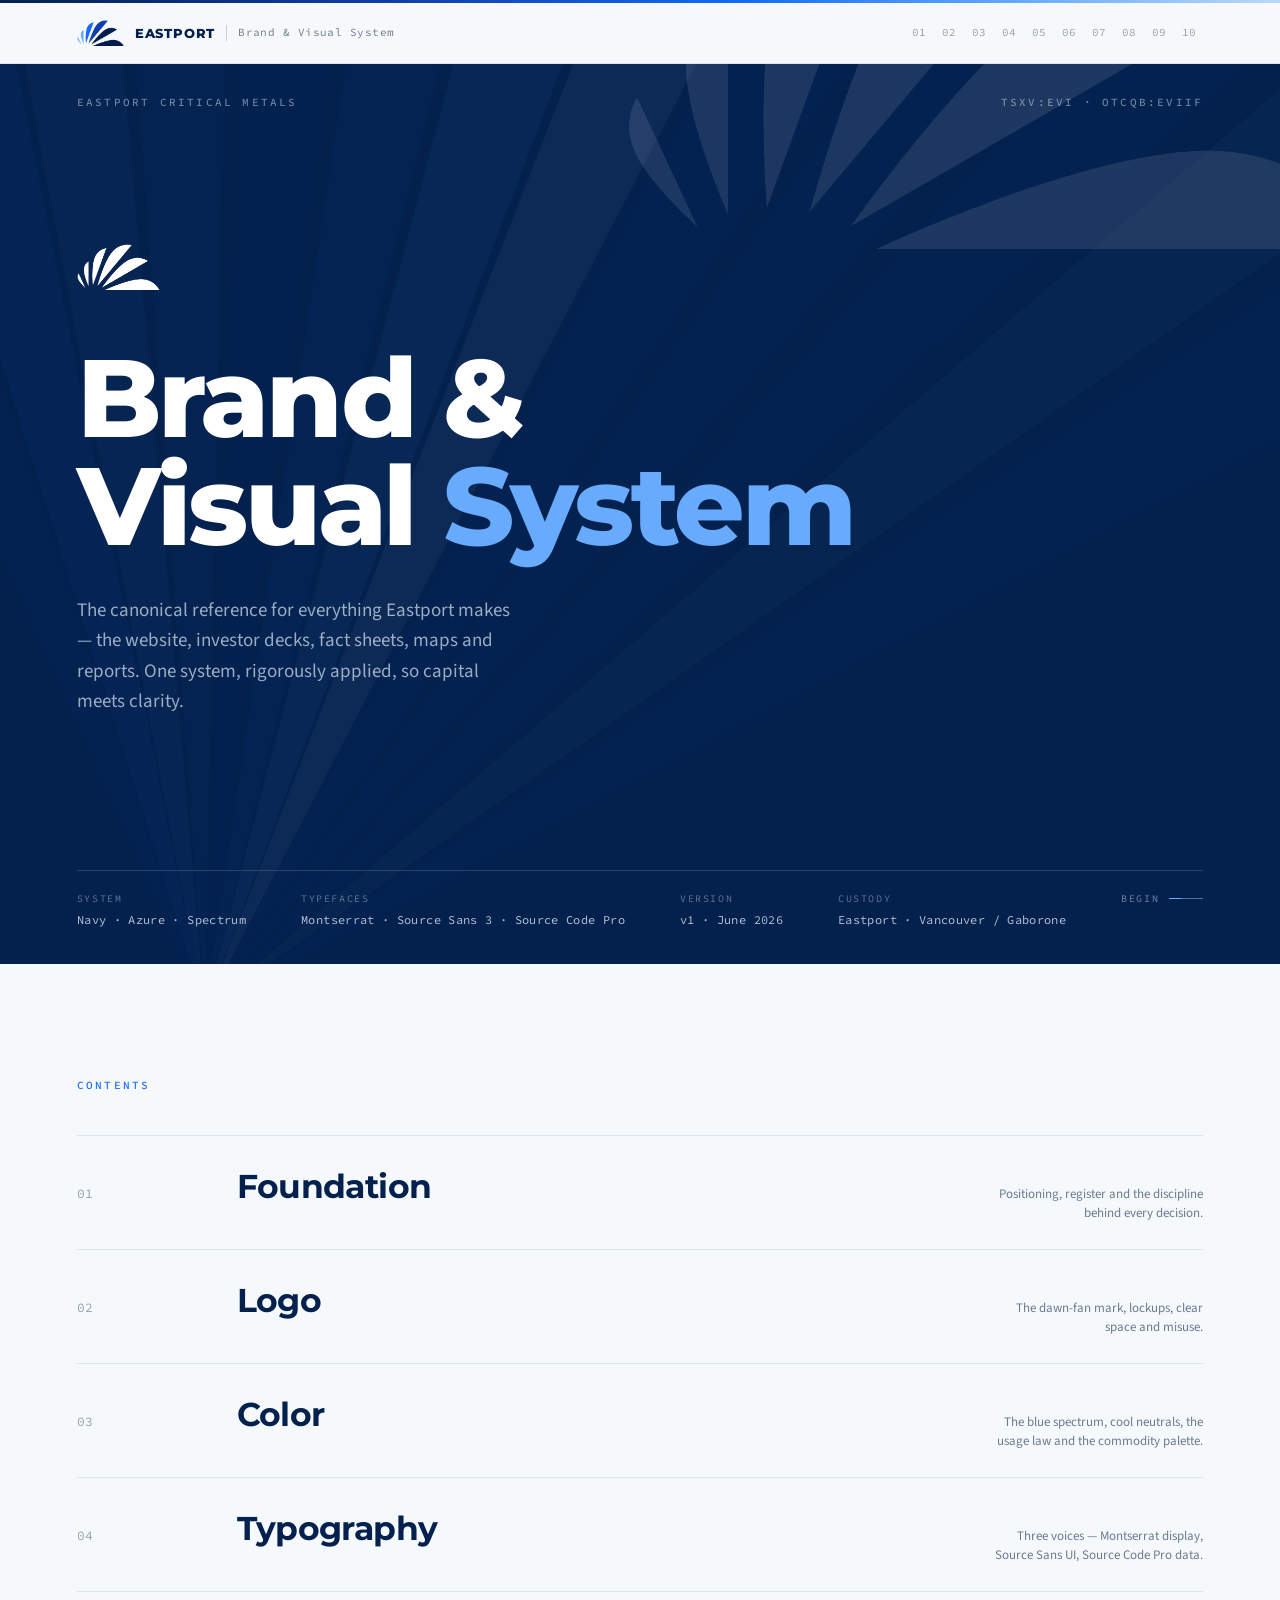
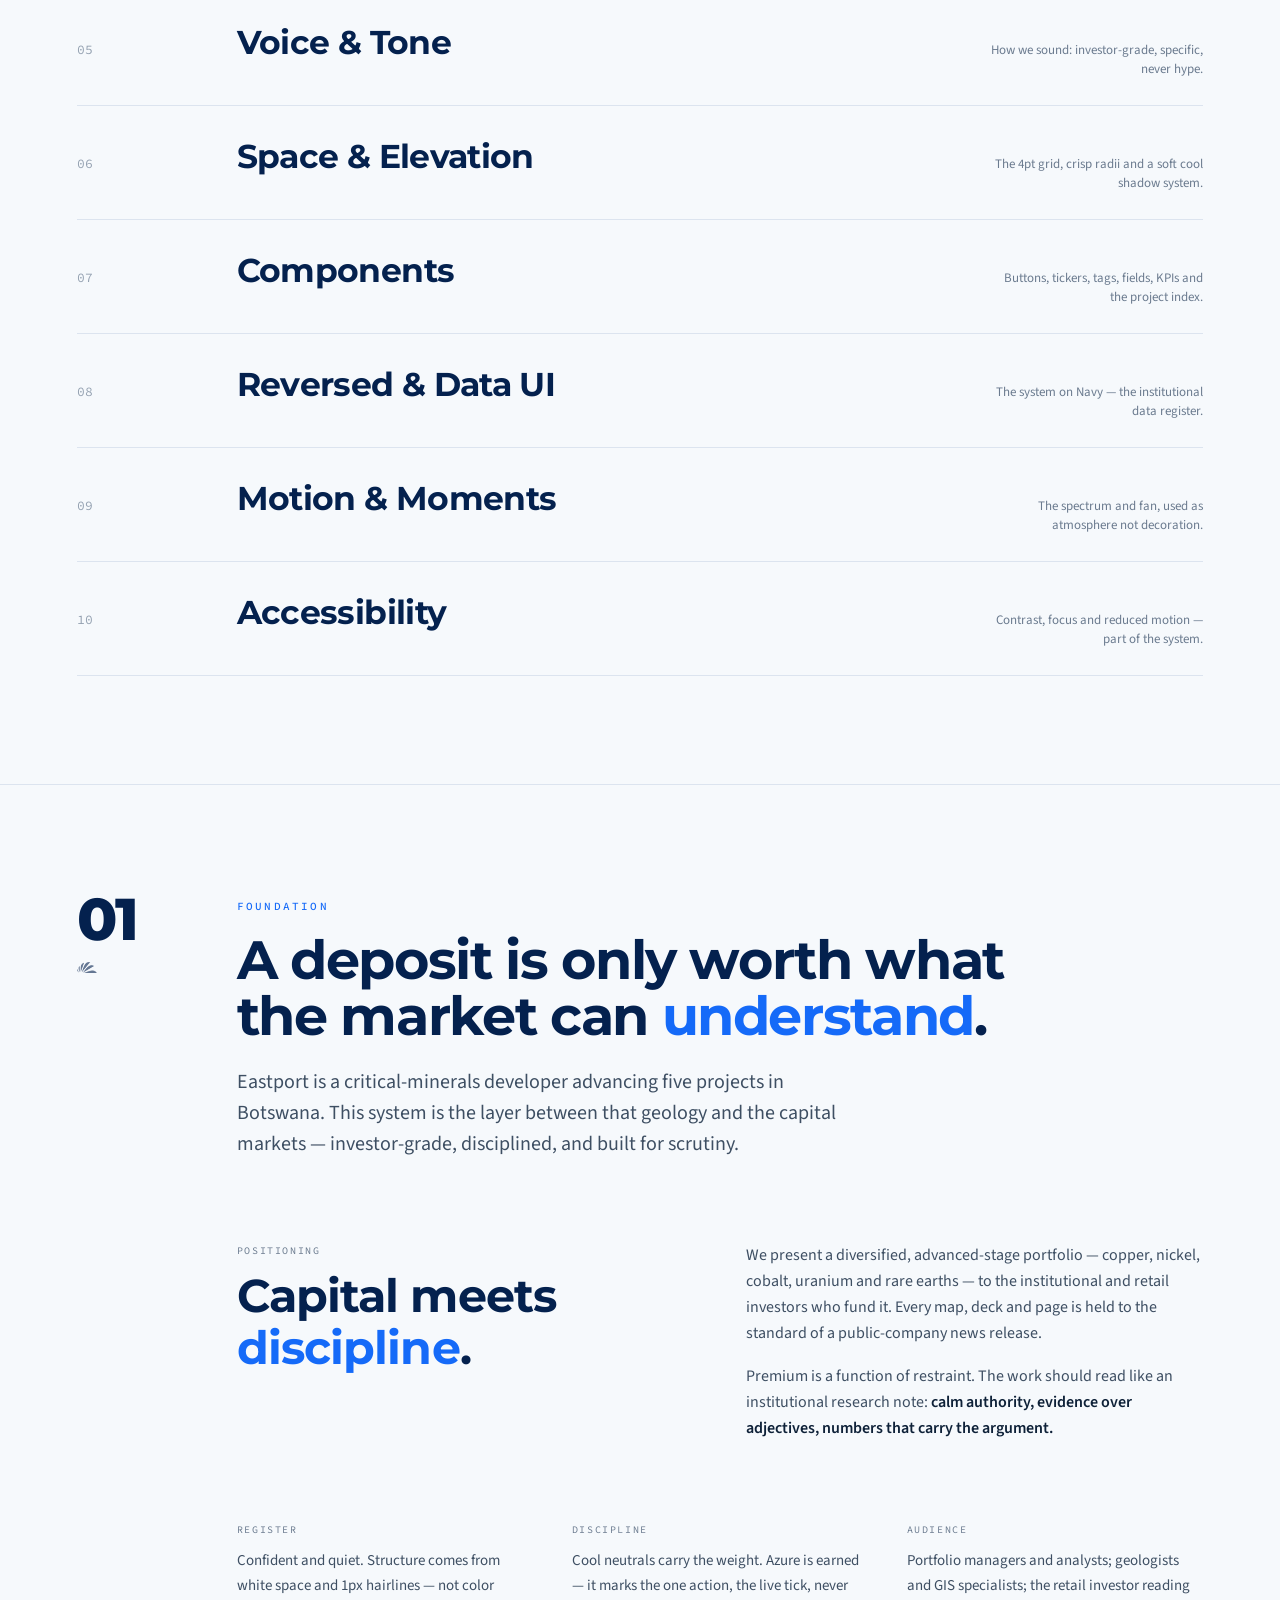
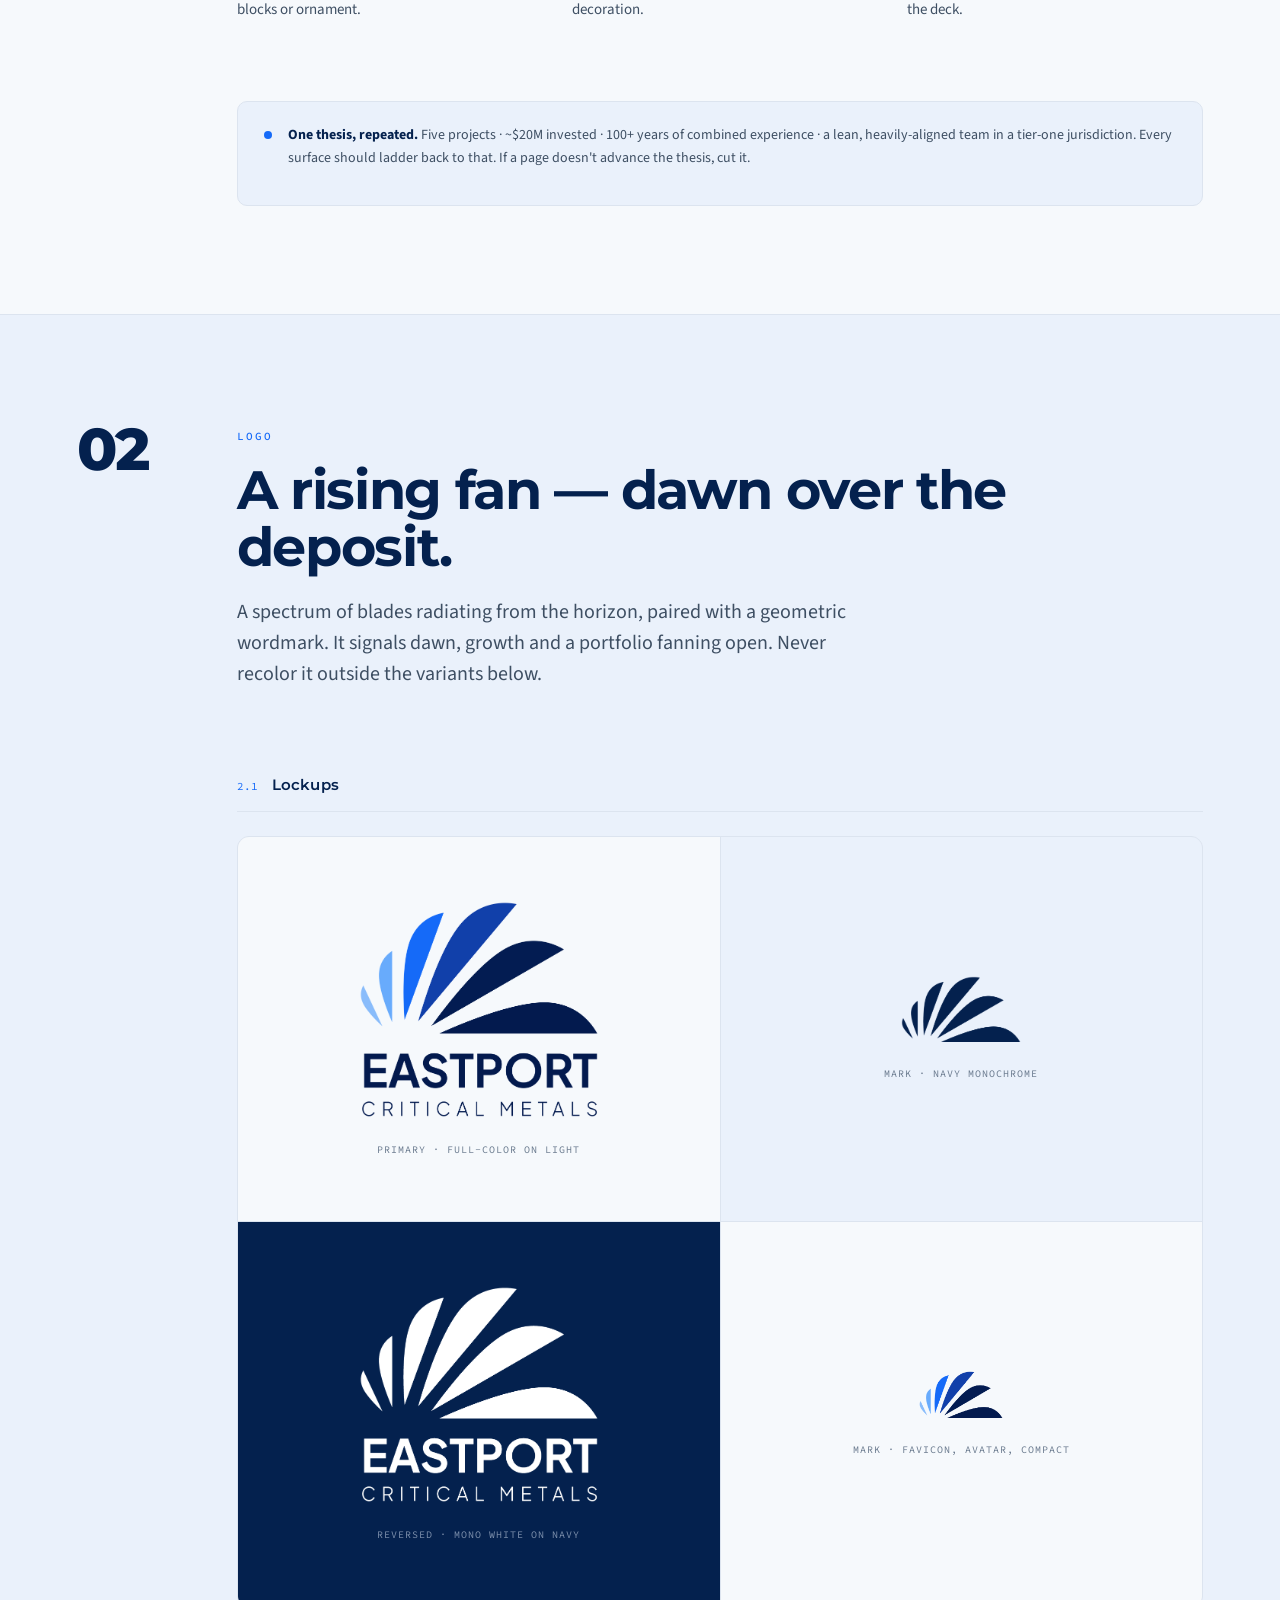
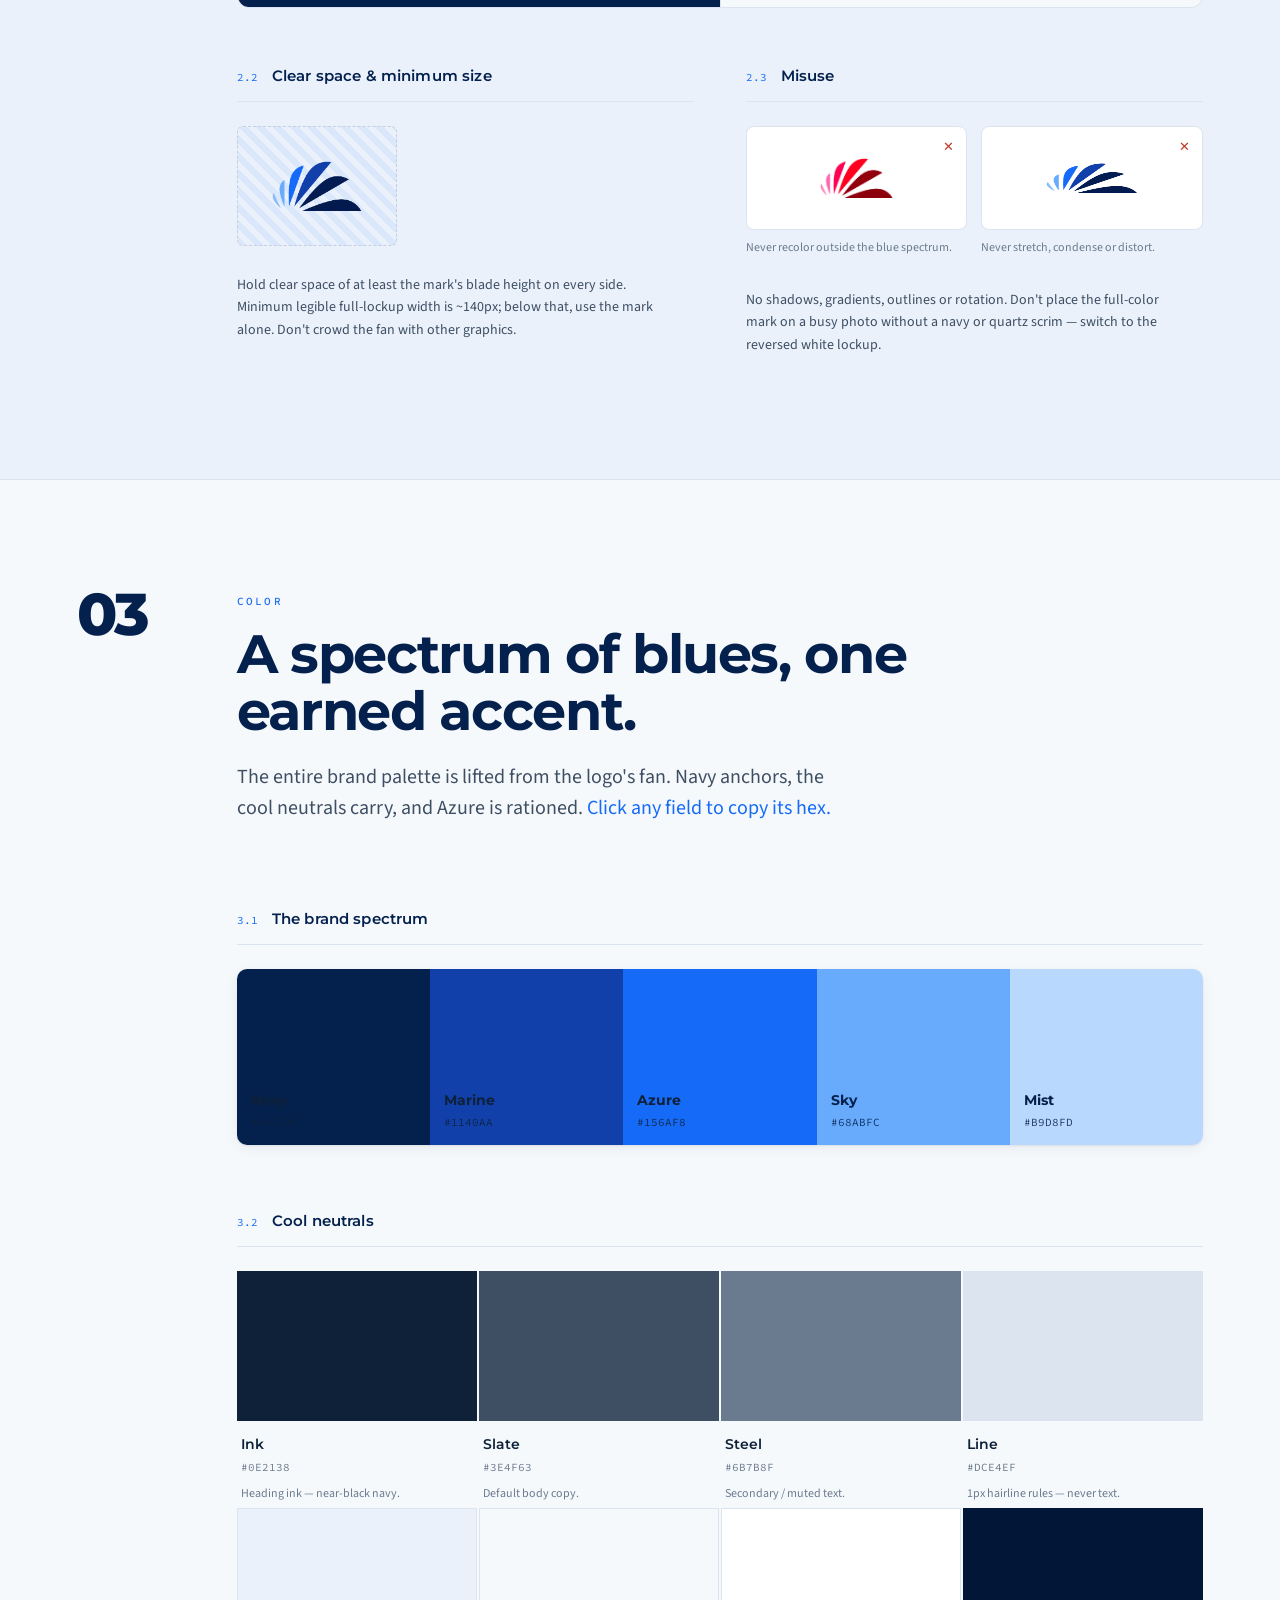
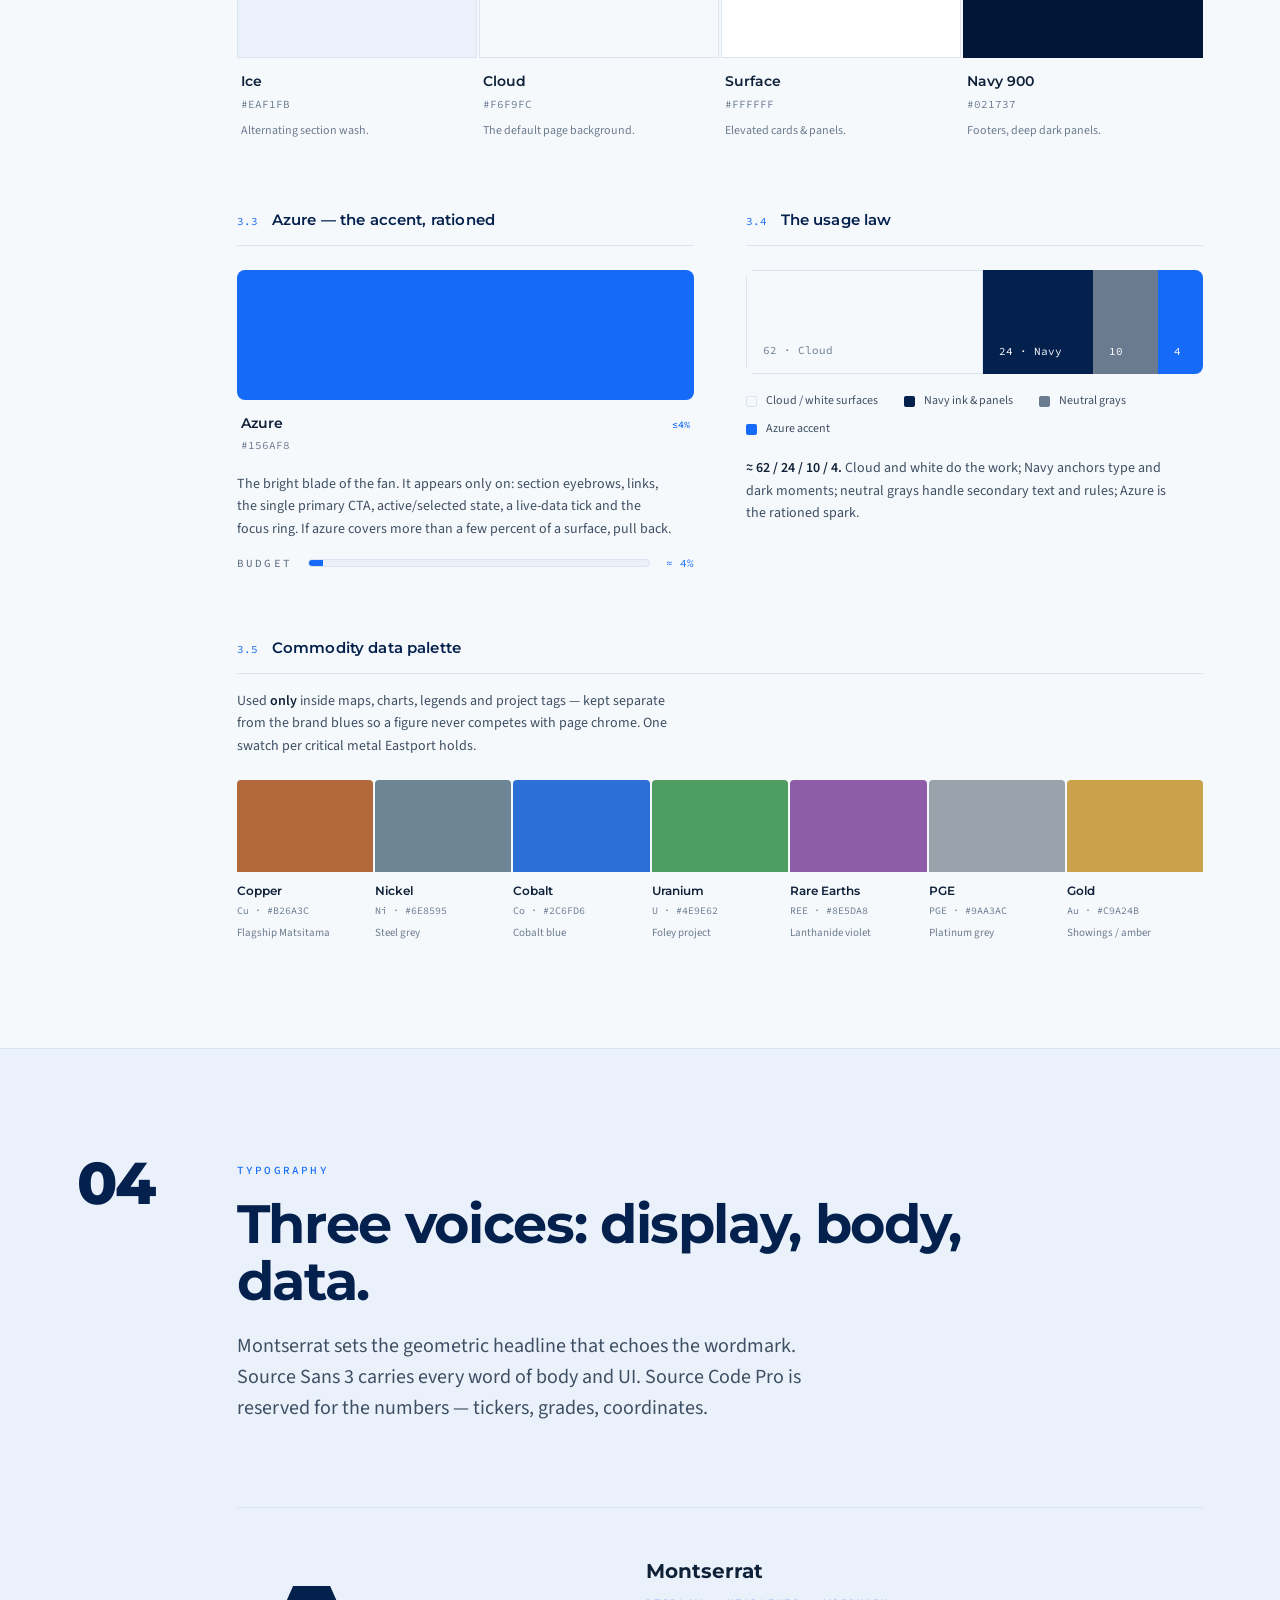
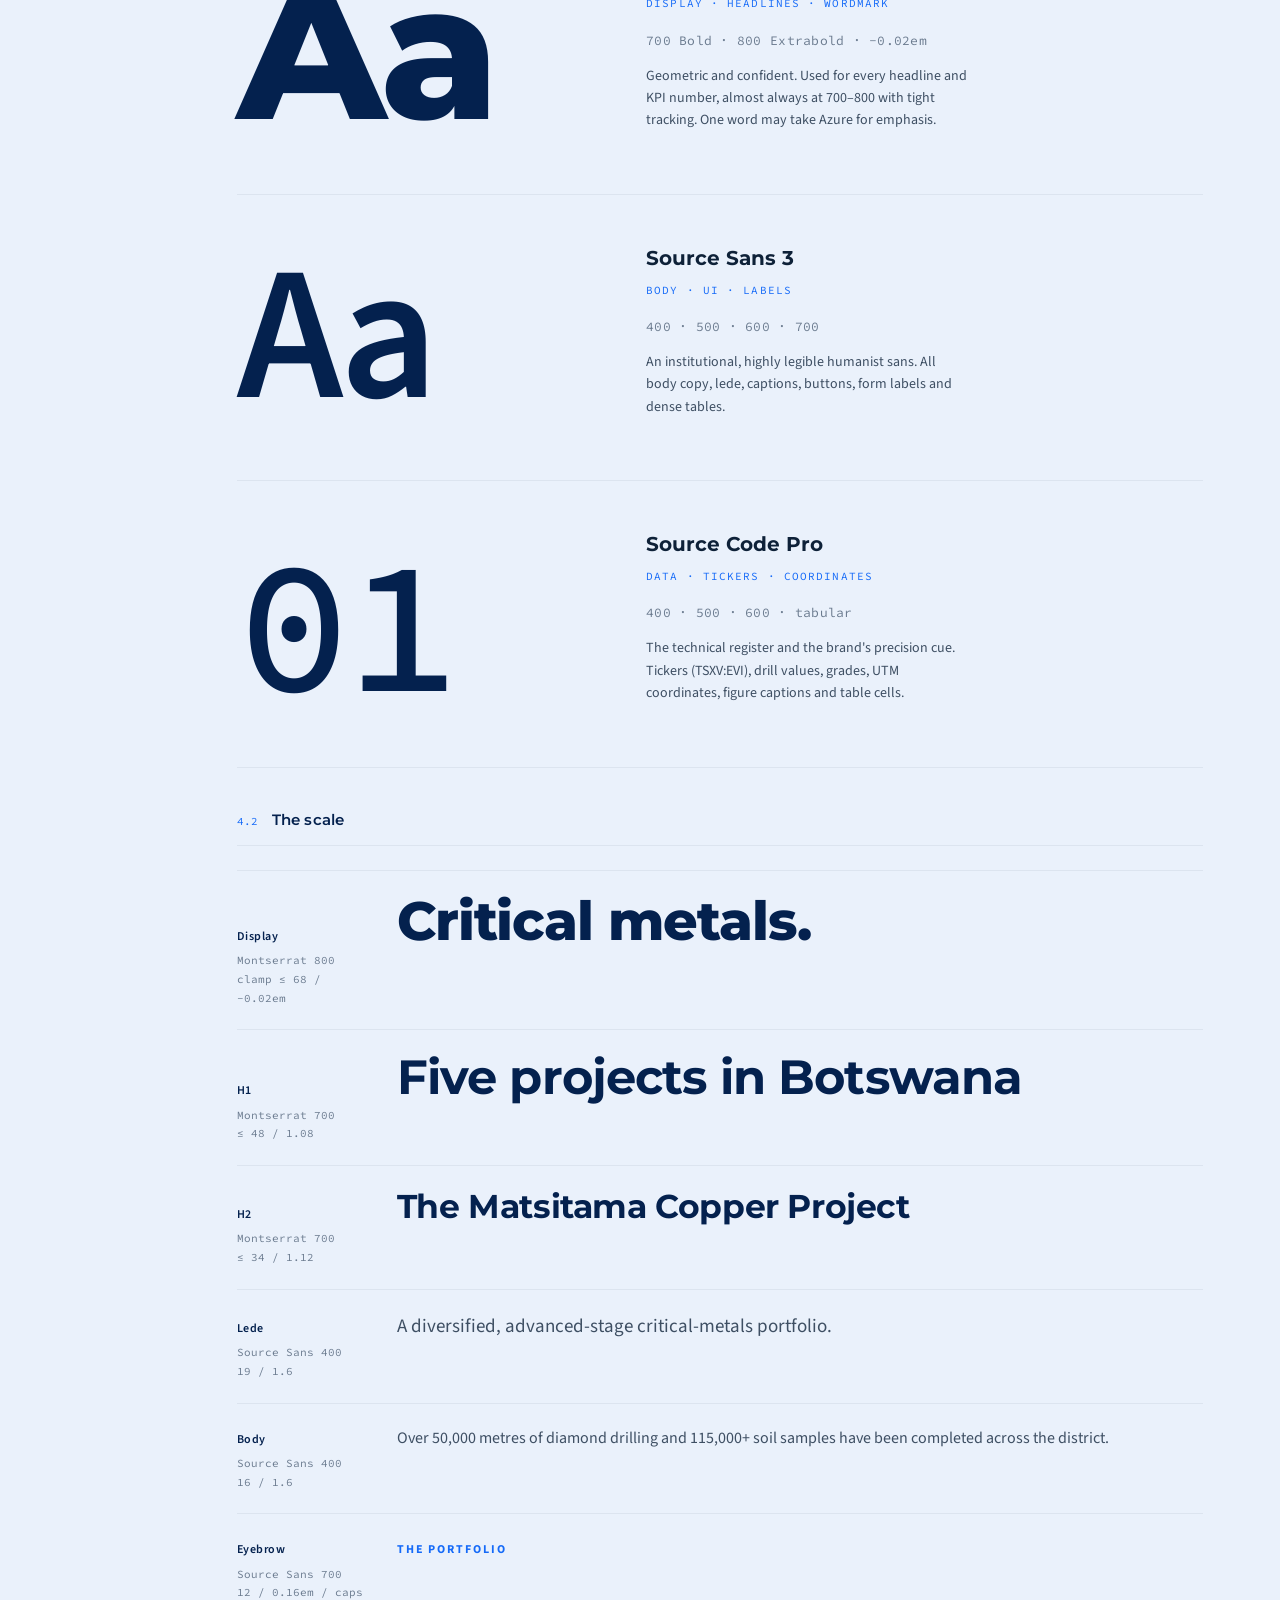
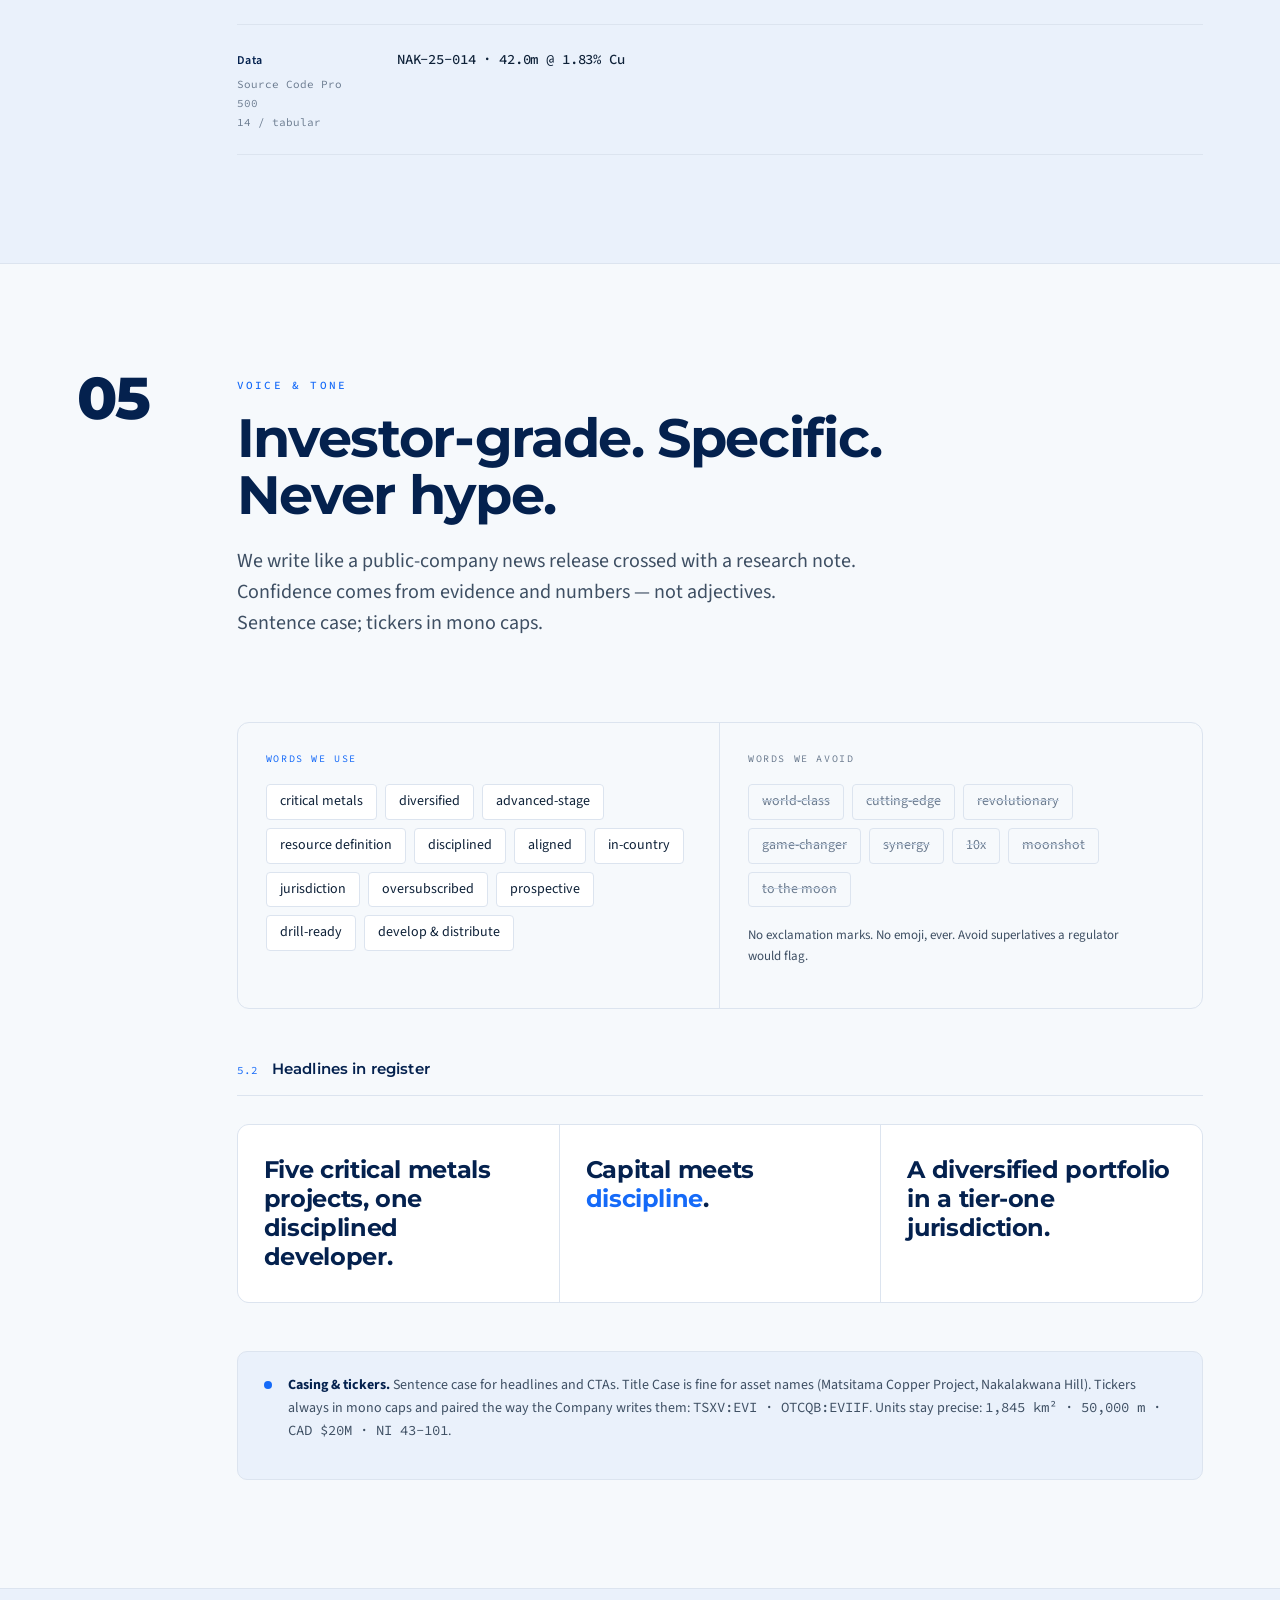
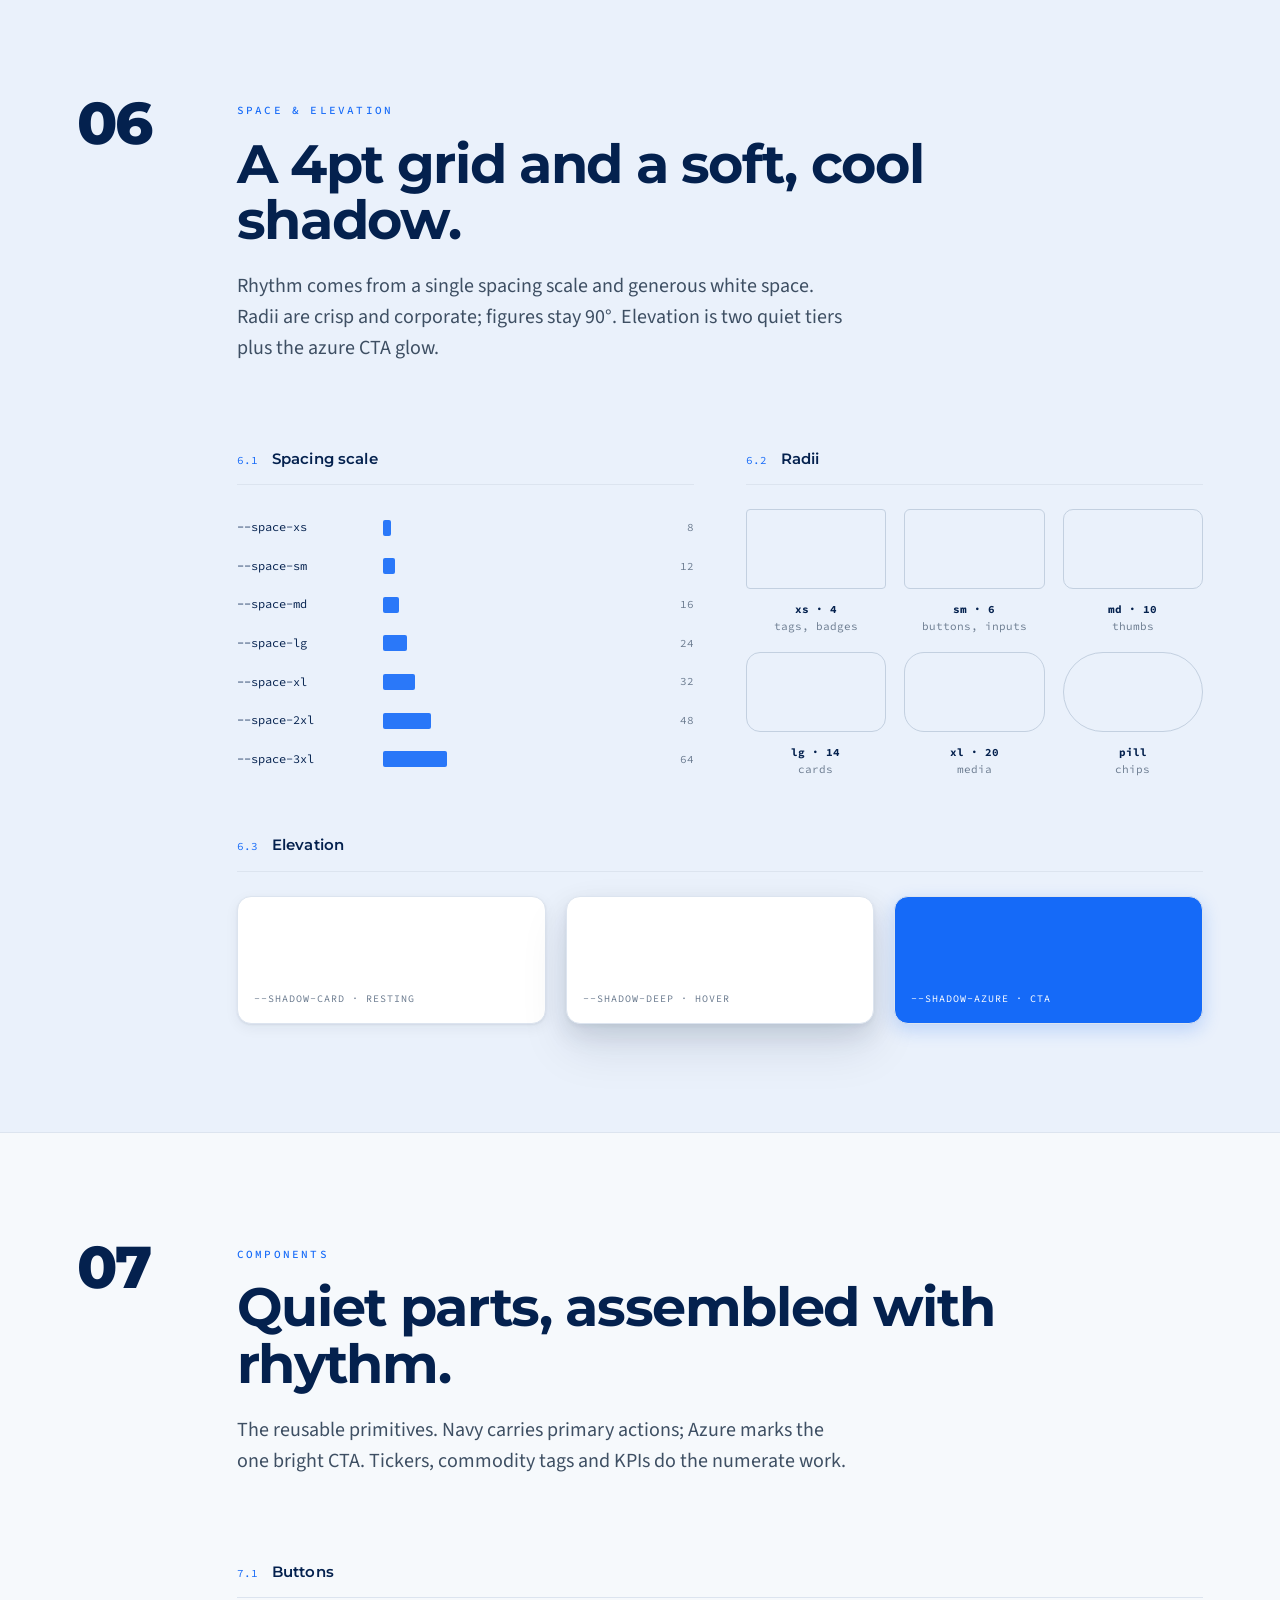
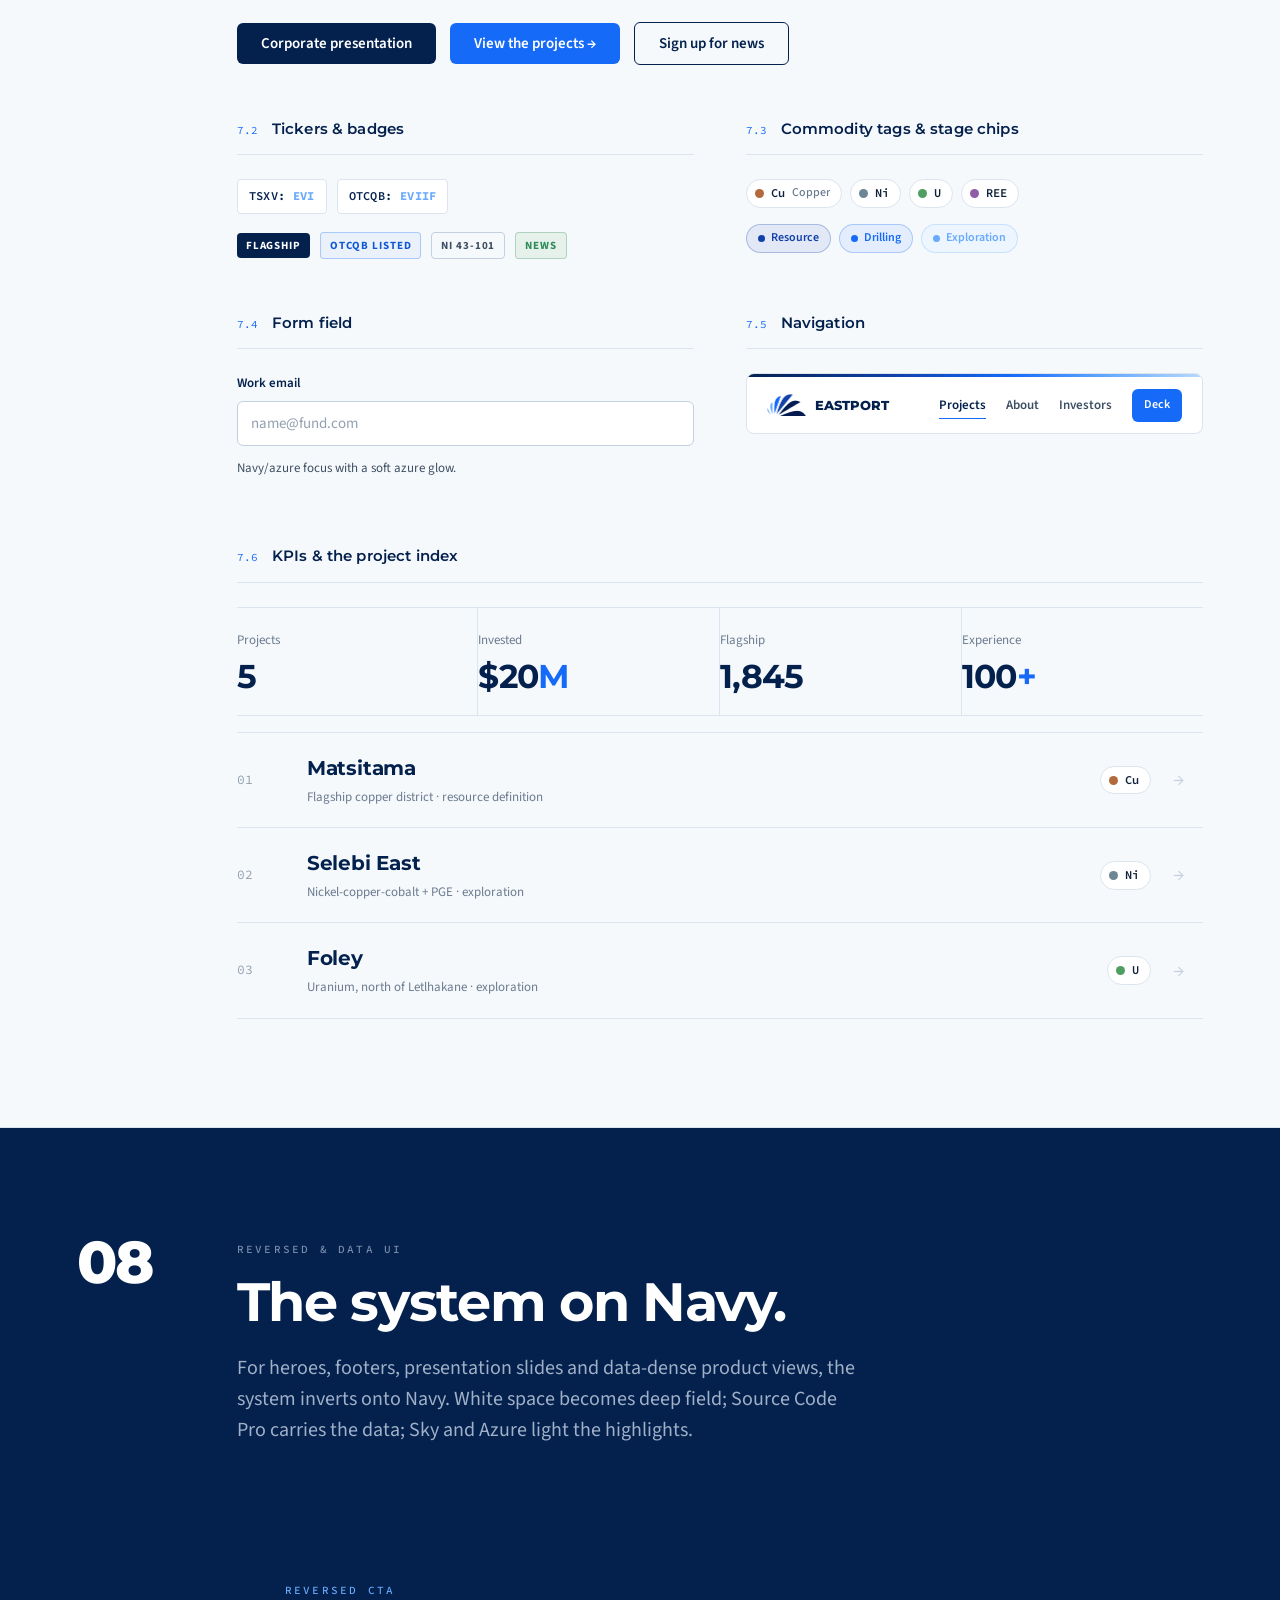
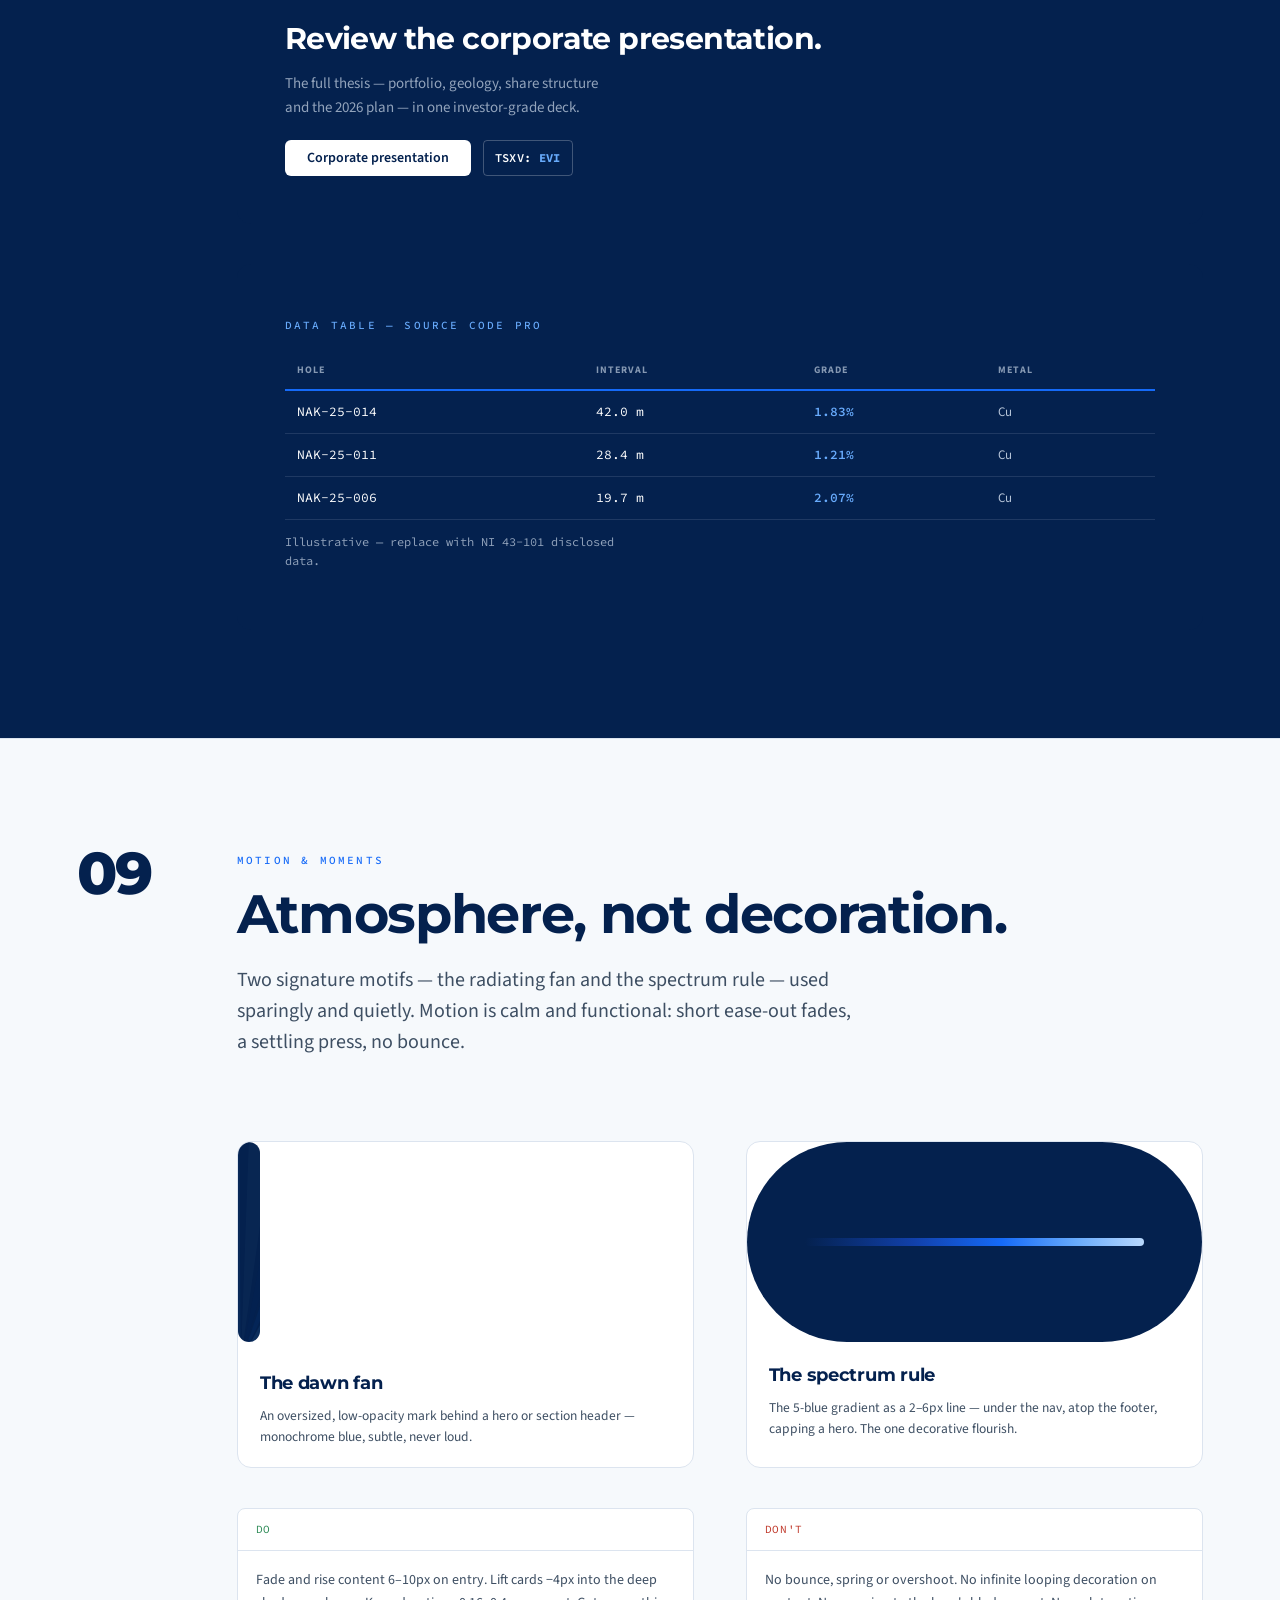
==== index.html @ 6040a185 "Eastport Critical Metals brand & visual system — static style guide Self-contained brand manual: cov" ====
<!DOCTYPE html>
<!-- @dsCard group="Brand" name="Style Guide" subtitle="Full brand manual — cover, contents, 10 numbered chapters, colophon" viewport="1280x900" -->
<html lang="en">
<head>
<meta charset="UTF-8">
<meta name="viewport" content="width=device-width, initial-scale=1.0">
<title>Eastport Critical Metals — Brand &amp; Visual System</title>
<link rel="icon" type="image/png" href="assets/logos/eastport-mark.png">
<link rel="stylesheet" href="styles.css">
<style>
  *{box-sizing:border-box;}
  html{scroll-behavior:smooth;-webkit-text-size-adjust:100%;}
  body{margin:0;background:var(--cloud);color:var(--ink);font-family:var(--font-sans);font-size:16px;line-height:1.55;-webkit-font-smoothing:antialiased;text-rendering:optimizeLegibility;}
  ::selection{background:var(--mist);color:var(--navy);}
  a{color:inherit;text-decoration:none;}
  img,svg{display:block;}

  :root{
    --mx: clamp(22px, 6vw, 100px);
    --maxw: 1320px;
    --measure: 62ch;
    --rail: 132px;
  }

  .skip-link{position:absolute;top:-200px;left:16px;background:var(--navy);color:#fff;padding:12px 22px;border-radius:6px;font-size:13px;font-weight:600;z-index:999;transition:top .15s;}
  .skip-link:focus{top:16px;}
  a:focus-visible,button:focus-visible,input:focus-visible{outline:2px solid var(--azure);outline-offset:3px;}

  .wrap{max-width:var(--maxw);margin:0 auto;padding-left:var(--mx);padding-right:var(--mx);}
  .kicker{font-family:var(--font-mono);font-size:11px;font-weight:500;letter-spacing:0.2em;text-transform:uppercase;color:var(--steel);}
  .kicker--az{color:var(--azure);}
  .mono{font-family:var(--font-mono);}
  .lede{font-size:clamp(18px,1.7vw,21px);line-height:1.6;color:var(--slate);max-width:var(--measure);}
  .body{font-size:16px;line-height:1.62;color:var(--slate);max-width:var(--measure);}
  .body + .body{margin-top:1.1em;}
  .body b{color:var(--ink);font-weight:600;}

  /* ---------- RUNNING HEAD ---------- */
  .runhead{position:sticky;top:0;z-index:60;background:rgba(246,249,252,0.86);backdrop-filter:saturate(150%) blur(12px);border-bottom:1px solid var(--line);}
  .runhead-spectrum{height:3px;background:linear-gradient(90deg,var(--navy),var(--marine) 32%,var(--azure) 58%,var(--sky) 80%,var(--mist));}
  .runhead-in{max-width:var(--maxw);margin:0 auto;padding:0 var(--mx);height:60px;display:flex;align-items:center;justify-content:space-between;gap:24px;}
  .rh-brand{display:flex;align-items:center;gap:11px;min-width:0;}
  .rh-brand img{height:26px;}
  .rh-brand .wm{font-family:var(--font-display);font-size:13px;font-weight:800;letter-spacing:0.06em;color:var(--navy);white-space:nowrap;}
  .rh-brand .div{width:1px;height:16px;background:var(--border-strong);flex:none;}
  .rh-brand .cur{font-family:var(--font-mono);font-size:11px;letter-spacing:0.04em;color:var(--steel);white-space:nowrap;overflow:hidden;text-overflow:ellipsis;}
  .folios{display:flex;gap:2px;}
  .folios a{font-family:var(--font-mono);font-size:11px;color:var(--mute);padding:6px 7px;border-radius:4px;transition:color .2s,background .2s;}
  .folios a:hover{color:var(--navy);}
  .folios a.active{color:var(--azure);}
  @media (max-width:900px){.folios{display:none;}}
  .progress{position:absolute;left:0;bottom:-1px;height:2px;background:var(--azure);width:0;}

  /* ---------- COVER ---------- */
  .cover{position:relative;min-height:100svh;background:var(--navy);color:#fff;overflow:hidden;isolation:isolate;display:flex;flex-direction:column;}
  .cover-canvas{position:absolute;inset:0;width:100%;height:100%;z-index:-1;}
  .cover-fan{position:absolute;right:-8%;top:-26%;width:760px;max-width:74%;opacity:.10;z-index:-1;}
  .cover-top{padding:30px var(--mx) 0;display:flex;justify-content:space-between;align-items:center;}
  .cover-top .kicker{color:rgba(220,231,245,0.5);}
  .cover-mid{flex:1;display:flex;flex-direction:column;justify-content:center;padding:48px var(--mx);max-width:var(--maxw);margin:0 auto;width:100%;}
  .cover-monogram{width:clamp(60px,6.5vw,92px);margin-bottom:clamp(34px,6vh,66px);}
  .cover h1{font-family:var(--font-display);font-weight:800;font-size:clamp(46px,8.6vw,124px);line-height:0.98;letter-spacing:-0.03em;margin:0;max-width:15ch;color:#fff;}
  .cover h1 em{font-style:normal;color:var(--sky);}
  .cover-sub{margin-top:clamp(26px,4vh,46px);max-width:50ch;font-size:clamp(16px,1.5vw,19px);line-height:1.6;color:rgba(220,231,245,0.7);}
  .cover-bot{padding:0 var(--mx) 34px;max-width:var(--maxw);margin:0 auto;width:100%;}
  .cover-rule{height:1px;background:rgba(220,231,245,0.16);margin-bottom:20px;}
  .cover-meta{display:flex;flex-wrap:wrap;gap:14px 40px;justify-content:space-between;align-items:baseline;}
  .cover-meta .item{display:flex;flex-direction:column;gap:5px;}
  .cover-meta .item .k{font-family:var(--font-mono);font-size:10px;letter-spacing:0.16em;text-transform:uppercase;color:rgba(220,231,245,0.42);}
  .cover-meta .item .v{font-family:var(--font-mono);font-size:12px;letter-spacing:0.03em;color:rgba(220,231,245,0.82);}
  .scrollcue{display:flex;align-items:center;gap:10px;font-family:var(--font-mono);font-size:10px;letter-spacing:0.16em;text-transform:uppercase;color:rgba(220,231,245,0.5);}
  .scrollcue .line{width:34px;height:1px;background:rgba(220,231,245,0.4);position:relative;overflow:hidden;}
  .scrollcue .line::after{content:"";position:absolute;inset:0;width:12px;background:var(--sky);animation:cue 2.4s var(--ease-out) infinite;}
  @keyframes cue{0%{transform:translateX(-14px);}60%,100%{transform:translateX(40px);}}
  @media (prefers-reduced-motion:reduce){.scrollcue .line::after{animation:none;}}

  /* ---------- CONTENTS ---------- */
  .contents{padding:clamp(70px,12vh,138px) 0;}
  .toc{border-top:1px solid var(--line);margin-top:38px;}
  .toc a{display:grid;grid-template-columns:var(--rail) 1fr auto;gap:28px;align-items:baseline;padding:25px 0;border-bottom:1px solid var(--line);transition:padding-left .32s var(--ease-out),background .3s;}
  .toc a:hover{padding-left:14px;}
  .toc .f{font-family:var(--font-mono);font-size:13px;color:var(--mute);}
  .toc a:hover .f{color:var(--azure);}
  .toc .t{font-family:var(--font-display);font-weight:700;font-size:clamp(23px,3vw,33px);letter-spacing:-0.02em;color:var(--navy);}
  .toc .d{font-size:13px;color:var(--steel);text-align:right;max-width:36ch;line-height:1.5;}
  @media (max-width:760px){.toc a{grid-template-columns:46px 1fr;gap:14px;}.toc .d{display:none;}}

  /* ---------- CHAPTER STRUCTURE ---------- */
  .chapter{padding:clamp(76px,12vh,144px) 0;border-top:1px solid var(--line);}
  .chapter--tint{background:var(--ice);}
  .chapter--dark{background:var(--navy);color:#fff;}
  .chapter--dark .kicker{color:rgba(220,231,245,0.55);}
  .chapter--dark .ch-title,.chapter--dark .ch-folio{color:#fff;}
  .chapter--dark .body{color:rgba(220,231,245,0.66);}
  .chapter--dark .body b{color:#fff;}
  .chapter--dark .ch-manifesto{color:rgba(220,231,245,0.72);}
  .chapter--dark .subhead{border-color:rgba(220,231,245,0.18);}
  .chapter--dark .subhead h3{color:#fff;}

  .ch-head{display:grid;grid-template-columns:var(--rail) 1fr;gap:0 28px;align-items:start;margin-bottom:clamp(46px,7vh,80px);}
  .ch-folio{font-family:var(--font-display);font-weight:800;font-size:clamp(40px,4.6vw,66px);line-height:0.9;letter-spacing:-0.03em;color:var(--navy);}
  .ch-folio img{width:20px;margin-top:16px;opacity:.6;}
  .ch-headmain{max-width:780px;}
  .ch-title{font-family:var(--font-display);font-weight:700;font-size:clamp(32px,4.4vw,54px);line-height:1.05;letter-spacing:-0.025em;margin:14px 0 0;color:var(--navy);}
  .ch-title em{font-style:normal;color:var(--azure);}
  .ch-manifesto{margin-top:22px;font-size:clamp(17px,1.7vw,20px);line-height:1.55;color:var(--slate);max-width:var(--measure);}
  @media (max-width:760px){.ch-head{grid-template-columns:1fr;gap:14px;}.ch-folio{font-size:40px;}.ch-folio img{display:none;}}

  .ch-body{display:grid;grid-template-columns:var(--rail) 1fr;gap:0 28px;}
  .ch-body > .span{grid-column:2;min-width:0;}
  .ch-body > .full{grid-column:1 / -1;min-width:0;}
  @media (max-width:760px){.ch-body{grid-template-columns:1fr;}.ch-body > .span{grid-column:1;}}
  .stack > * + *{margin-top:var(--gap,28px);}

  .subhead{display:flex;align-items:baseline;gap:14px;margin:0 0 24px;padding-bottom:14px;border-bottom:1px solid var(--line);}
  .subhead .n{font-family:var(--font-mono);font-size:11px;color:var(--azure);}
  .subhead h3{font-family:var(--font-display);font-size:15px;font-weight:600;letter-spacing:0.01em;margin:0;color:var(--navy);}

  .cols-2{display:grid;grid-template-columns:1fr 1fr;gap:clamp(28px,4vw,60px);}
  .cols-3{display:grid;grid-template-columns:repeat(3,1fr);gap:clamp(24px,3vw,46px);}
  @media (max-width:760px){.cols-2,.cols-3{grid-template-columns:1fr;gap:32px;}}
  .field-label{font-family:var(--font-mono);font-size:10px;letter-spacing:0.16em;text-transform:uppercase;color:var(--steel);margin-bottom:12px;}
  .statement{font-family:var(--font-display);font-weight:700;font-size:clamp(28px,3.6vw,46px);line-height:1.12;letter-spacing:-0.02em;color:var(--navy);max-width:18ch;}
  .statement em{font-style:normal;color:var(--azure);}

  .callout{background:var(--ice);border-radius:10px;padding:22px 26px;display:flex;gap:16px;align-items:flex-start;border:1px solid var(--line);}
  .chapter--dark .callout{background:rgba(220,231,245,0.05);border-color:rgba(220,231,245,0.14);}
  .callout .d{flex:none;width:8px;height:8px;border-radius:50%;background:var(--azure);margin-top:7px;}
  .callout .t{font-size:14px;line-height:1.6;color:var(--slate);}
  .chapter--dark .callout .t{color:rgba(220,231,245,0.74);}
  .callout .t b{color:var(--navy);}
  .chapter--dark .callout .t b{color:#fff;}

  /* ---------- LOGO ---------- */
  .lock-row{display:grid;grid-template-columns:repeat(2,1fr);gap:1px;background:var(--line);border:1px solid var(--line);border-radius:12px;overflow:hidden;}
  .lock-cell{background:var(--surface);padding:clamp(34px,5vw,64px) 32px;display:flex;flex-direction:column;align-items:center;justify-content:center;gap:24px;min-height:200px;}
  .lock-cell.cloud{background:var(--cloud);}
  .lock-cell.navy{background:var(--navy);}
  .lock-cell.ice{background:var(--ice);}
  .lock-cell img{max-width:240px;width:100%;height:auto;}
  .lock-cell.icon img{max-width:84px;}
  .lock-cell .tag{font-family:var(--font-mono);font-size:10px;letter-spacing:0.1em;text-transform:uppercase;color:var(--steel);}
  .lock-cell.navy .tag{color:rgba(220,231,245,0.55);}
  @media (max-width:620px){.lock-row{grid-template-columns:1fr;}}
  .clearspace{position:relative;display:inline-block;padding:34px;background:repeating-linear-gradient(45deg,rgba(21,106,248,0.07),rgba(21,106,248,0.07) 6px,transparent 6px,transparent 12px);border:1px dashed var(--border-strong);border-radius:6px;}
  .clearspace img{height:50px;}
  .misuse{display:flex;align-items:center;justify-content:center;padding:24px;border:1px solid var(--line);border-radius:8px;background:var(--surface);min-height:104px;position:relative;}
  .misuse .x{position:absolute;top:10px;right:12px;color:#c0392b;font-size:13px;}
  .misuse-note{font-size:12px;color:var(--steel);margin-top:10px;line-height:1.4;}

  /* ---------- COLOR ---------- */
  .spectrum-band{display:flex;height:clamp(120px,16vw,176px);border-radius:10px;overflow:hidden;box-shadow:var(--shadow-card);}
  .spectrum-band .s{flex:1;display:flex;flex-direction:column;justify-content:flex-end;padding:14px;cursor:pointer;transition:flex .3s var(--ease-out);}
  .spectrum-band .s:hover{flex:1.4;}
  .spectrum-band .s .nm{font-family:var(--font-display);font-weight:700;font-size:14px;}
  .spectrum-band .s .hx{font-family:var(--font-mono);font-size:11px;opacity:.85;margin-top:2px;}
  .swatches{display:grid;grid-template-columns:repeat(4,1fr);gap:2px;}
  @media (max-width:820px){.swatches{grid-template-columns:repeat(2,1fr);}}
  .sw{cursor:pointer;}
  .sw .field{height:clamp(104px,13vw,150px);position:relative;}
  .sw .field .pin{position:absolute;top:12px;left:14px;font-family:var(--font-mono);font-size:10px;letter-spacing:0.1em;opacity:0;transition:opacity .2s;}
  .sw:hover .field .pin{opacity:1;}
  .sw .meta{padding:13px 4px 4px;}
  .sw .nm{font-family:var(--font-display);font-size:14px;font-weight:600;display:flex;align-items:baseline;justify-content:space-between;gap:8px;}
  .sw .nm .pct{font-family:var(--font-mono);font-size:10px;color:var(--azure);font-weight:500;}
  .sw .hex{font-family:var(--font-mono);font-size:11px;color:var(--steel);margin-top:3px;}
  .sw .role{font-size:12px;color:var(--steel);margin-top:9px;line-height:1.45;}
  .ratio{display:flex;height:clamp(70px,10vw,104px);border-radius:8px;overflow:hidden;}
  .ratio > div{display:flex;align-items:flex-end;padding:14px 16px;}
  .ratio .l{font-family:var(--font-mono);font-size:11px;}
  .ratio-key{display:flex;flex-wrap:wrap;gap:10px 26px;margin-top:18px;}
  .ratio-key .i{display:flex;align-items:center;gap:9px;font-size:12px;color:var(--slate);}
  .ratio-key .dt{width:11px;height:11px;border-radius:2px;}
  .budget{display:flex;align-items:center;gap:16px;margin-top:8px;}
  .budget .track{flex:1;height:8px;border-radius:999px;background:var(--ice);border:1px solid var(--line);overflow:hidden;}
  .budget .fill{height:100%;width:4%;background:var(--azure);}
  .budget .read{font-family:var(--font-mono);font-size:11px;color:var(--azure);white-space:nowrap;}
  .pairs{display:grid;grid-template-columns:repeat(4,1fr);gap:14px;}
  @media (max-width:760px){.pairs{grid-template-columns:1fr 1fr;}}
  .pair{border-radius:8px;padding:20px 18px;border:1px solid var(--line);}
  .pair .big{font-family:var(--font-display);font-weight:700;font-size:32px;line-height:1;letter-spacing:-0.02em;}
  .pair .sm{font-size:12px;margin-top:10px;line-height:1.4;}
  .pair .ratio-no{font-family:var(--font-mono);font-size:10px;letter-spacing:0.06em;margin-top:14px;display:flex;align-items:center;gap:6px;}
  .pair .ratio-no .ok{color:var(--positive);}
  .mapcols{display:grid;grid-template-columns:repeat(7,1fr);gap:2px;}
  @media (max-width:760px){.mapcols{grid-template-columns:repeat(4,1fr);}}
  @media (max-width:460px){.mapcols{grid-template-columns:repeat(2,1fr);}}
  .mapcol{cursor:pointer;}
  .mapcol .f{height:92px;border-radius:4px 4px 0 0;}
  .mapcol .n{font-family:var(--font-display);font-size:12px;font-weight:600;margin-top:10px;}
  .mapcol .h{font-family:var(--font-mono);font-size:10px;color:var(--steel);margin-top:3px;}
  .mapcol .r{font-size:11px;color:var(--steel);margin-top:6px;line-height:1.4;}

  /* ---------- TYPOGRAPHY ---------- */
  .specimen{display:grid;grid-template-columns:minmax(0,0.9fr) 1.4fr;gap:clamp(28px,4vw,56px);padding:clamp(30px,4vw,48px) 0;border-bottom:1px solid var(--line);align-items:center;}
  .specimen:first-of-type{border-top:1px solid var(--line);}
  .specimen .glyph{font-size:clamp(110px,15vw,190px);line-height:0.8;letter-spacing:-0.03em;color:var(--navy);}
  .specimen .glyph.disp{font-family:var(--font-display);font-weight:800;}
  .specimen .glyph.sans{font-family:var(--font-sans);font-weight:600;}
  .specimen .glyph.mono{font-family:var(--font-mono);font-weight:500;}
  .specimen .info .fam{font-family:var(--font-display);font-size:20px;font-weight:700;}
  .specimen .info .role{font-family:var(--font-mono);font-size:11px;letter-spacing:0.1em;text-transform:uppercase;color:var(--azure);margin-top:8px;}
  .specimen .info .set{font-family:var(--font-mono);font-size:13px;color:var(--steel);margin-top:18px;letter-spacing:0.02em;}
  .specimen .info .desc{font-size:14px;line-height:1.6;color:var(--slate);margin-top:14px;max-width:46ch;}
  @media (max-width:680px){.specimen{grid-template-columns:1fr;gap:16px;}.specimen .glyph{font-size:110px;}}
  .scale{border-top:1px solid var(--line);}
  .scale-row{display:grid;grid-template-columns:var(--rail) 1fr;gap:28px;align-items:baseline;padding:22px 0;border-bottom:1px solid var(--line);}
  .scale-row .spec{font-family:var(--font-mono);font-size:11px;color:var(--steel);line-height:1.7;}
  .scale-row .spec b{color:var(--navy);font-weight:600;display:block;font-family:var(--font-sans);font-size:12px;letter-spacing:0.04em;margin-bottom:4px;}
  .scale-row .live{min-width:0;color:var(--navy);}
  @media (max-width:680px){.scale-row{grid-template-columns:1fr;gap:8px;}}

  /* ---------- VOICE ---------- */
  .lex{display:grid;grid-template-columns:1fr 1fr;gap:0;border:1px solid var(--line);border-radius:12px;overflow:hidden;}
  .lex > div{padding:28px;}
  .lex > div:first-child{border-right:1px solid var(--line);}
  .lex .words{display:flex;flex-wrap:wrap;gap:8px;margin-top:18px;}
  .lex .w{font-size:14px;padding:6px 13px;border-radius:4px;border:1px solid var(--line);background:var(--surface);color:var(--ink);}
  .lex .w.no{color:var(--steel);text-decoration:line-through;text-decoration-color:var(--border-strong);background:transparent;}
  @media (max-width:620px){.lex{grid-template-columns:1fr;}.lex > div:first-child{border-right:none;border-bottom:1px solid var(--line);}}
  .heads{display:grid;grid-template-columns:repeat(3,1fr);gap:1px;background:var(--line);border:1px solid var(--line);border-radius:12px;overflow:hidden;margin-top:28px;}
  .heads > p{background:var(--surface);margin:0;padding:30px 26px;font-family:var(--font-display);font-weight:700;font-size:clamp(19px,2.1vw,24px);line-height:1.22;letter-spacing:-0.015em;color:var(--navy);}
  .heads > p em{font-style:normal;color:var(--azure);}
  @media (max-width:760px){.heads{grid-template-columns:1fr;}}

  /* ---------- SPACE / RADII / ELEVATION ---------- */
  .ladder{display:flex;flex-direction:column;gap:2px;}
  .ladder .row{display:grid;grid-template-columns:128px 1fr auto;gap:18px;align-items:center;padding:9px 0;}
  .ladder .tok{font-family:var(--font-mono);font-size:12px;color:var(--navy);}
  .ladder .bar{height:16px;background:var(--azure);border-radius:2px;opacity:0.9;}
  .ladder .px{font-family:var(--font-mono);font-size:11px;color:var(--steel);}
  .radii{display:grid;grid-template-columns:repeat(3,1fr);gap:18px;}
  .radii .r{display:flex;flex-direction:column;align-items:center;gap:12px;}
  .radii .box{width:100%;height:80px;background:var(--ice);border:1px solid var(--border-strong);}
  .radii .lab{font-family:var(--font-mono);font-size:11px;color:var(--steel);text-align:center;line-height:1.5;}
  .radii .lab b{color:var(--navy);}
  .elev{display:grid;grid-template-columns:repeat(3,1fr);gap:20px;}
  @media (max-width:760px){.elev{grid-template-columns:1fr;}}
  .elev .e{height:128px;border-radius:14px;background:var(--surface);border:1px solid var(--line);display:flex;align-items:flex-end;padding:16px;}
  .elev .e.card{box-shadow:var(--shadow-card);}
  .elev .e.deep{box-shadow:var(--shadow-deep);}
  .elev .e.az{box-shadow:var(--shadow-azure);background:var(--azure);}
  .elev .c{font-family:var(--font-mono);font-size:10px;letter-spacing:0.1em;text-transform:uppercase;color:var(--steel);}
  .elev .e.az .c{color:#fff;}

  /* ---------- COMPONENTS ---------- */
  .btn-primary{background:var(--navy);color:#fff;font:600 15px/1 var(--font-sans);padding:13px 24px;border-radius:6px;border:none;cursor:pointer;transition:all var(--dur-base) var(--ease-out);}
  .btn-primary:hover{background:var(--navy-700);transform:translateY(-1px);box-shadow:var(--shadow-card);}
  .btn-accent{background:var(--azure);color:#fff;font:600 15px/1 var(--font-sans);padding:13px 24px;border-radius:6px;border:none;cursor:pointer;transition:all var(--dur-base) var(--ease-out);}
  .btn-accent:hover{background:var(--azure-600);transform:translateY(-1px);box-shadow:var(--shadow-azure);}
  .btn-secondary{background:transparent;color:var(--navy);font:600 15px/1 var(--font-sans);padding:13px 24px;border-radius:6px;border:1.5px solid var(--navy);cursor:pointer;transition:all var(--dur-base) var(--ease-out);}
  .btn-secondary:hover{background:var(--navy);color:#fff;}
  .ticker{display:inline-flex;align-items:center;gap:8px;font-family:var(--font-mono);font-size:12px;font-weight:600;letter-spacing:0.02em;padding:7px 11px;border:1px solid var(--line);background:var(--surface);border-radius:4px;color:var(--navy);}
  .ticker b{color:var(--sky);}
  .badge{display:inline-flex;align-items:center;gap:6px;font-family:var(--font-sans);font-size:11px;font-weight:700;letter-spacing:0.08em;text-transform:uppercase;padding:4px 9px;border-radius:4px;}
  .badge.navy{background:var(--navy);color:#fff;}
  .badge.az{background:var(--ice);color:var(--azure-600);border:1px solid color-mix(in srgb,var(--azure) 30%,transparent);}
  .badge.out{background:transparent;color:var(--slate);border:1px solid var(--border-strong);}
  .badge.news{background:color-mix(in srgb,var(--positive) 12%,#fff);color:var(--positive);border:1px solid color-mix(in srgb,var(--positive) 30%,transparent);}
  .ctag{display:inline-flex;align-items:center;gap:7px;font-family:var(--font-mono);font-size:12px;font-weight:600;color:var(--ink);background:var(--surface);border:1px solid var(--line);border-radius:999px;padding:4px 11px 4px 8px;}
  .ctag .dt{width:9px;height:9px;border-radius:50%;}
  .ctag .cn{font-family:var(--font-sans);font-weight:500;color:var(--steel);}
  .stage{display:inline-flex;align-items:center;gap:6px;font-family:var(--font-sans);font-size:12px;font-weight:600;border-radius:999px;padding:4px 11px;}
  .stage .sd{width:7px;height:7px;border-radius:50%;}
  .field-input{display:flex;flex-direction:column;gap:8px;}
  .field-input label{font-size:13px;font-weight:600;color:var(--navy);}
  .field-input input{font:15px/1 var(--font-sans);color:var(--ink);padding:11px 13px;border-radius:6px;border:1px solid var(--border-strong);background:#fff;transition:border-color .2s,box-shadow .2s;}
  .field-input input::placeholder{color:var(--mute);}
  .field-input input:focus{outline:none;border-color:var(--azure);box-shadow:0 0 0 3px var(--focus-ring);}
  .kpis{display:grid;grid-template-columns:repeat(4,1fr);border-top:1px solid var(--line);border-bottom:1px solid var(--line);}
  .kpis > div{padding:22px 24px 22px 0;border-right:1px solid var(--line);}
  .kpis > div:last-child{border-right:none;}
  .kpis dt{font-family:var(--font-sans);font-size:13px;color:var(--steel);margin:0 0 10px;}
  .kpis dd{font-family:var(--font-display);font-size:clamp(28px,2.6vw,42px);font-weight:700;line-height:1;letter-spacing:-0.02em;margin:0;color:var(--navy);}
  .kpis dd em{font-style:normal;color:var(--azure);}
  @media (max-width:680px){.kpis{grid-template-columns:1fr 1fr;}}
  .index-row{display:grid;grid-template-columns:48px 1fr auto 30px;gap:22px;align-items:center;padding:20px 0;border-top:1px solid var(--line);transition:padding-left .3s var(--ease-out);}
  .index-row:last-child{border-bottom:1px solid var(--line);}
  .index-row:hover{padding-left:12px;}
  .index-row .n{font-family:var(--font-mono);font-size:13px;color:var(--mute);}
  .index-row .nm{font-family:var(--font-display);font-weight:700;font-size:20px;letter-spacing:-0.01em;color:var(--navy);}
  .index-row .ds{font-size:13px;color:var(--steel);margin-top:3px;}
  .index-row .ar{font-size:18px;color:var(--border-strong);transition:color .3s,transform .3s;}
  .index-row:hover .ar{color:var(--azure);transform:translateX(4px);}
  .navmini{width:100%;border:1px solid var(--line);border-radius:8px;overflow:hidden;background:#fff;}
  .navmini .sp{height:3px;background:linear-gradient(90deg,var(--navy),var(--marine) 32%,var(--azure) 58%,var(--sky) 80%,var(--mist));}
  .navmini .bar{height:56px;display:flex;align-items:center;justify-content:space-between;padding:0 20px;}
  .navmini .bl{display:flex;align-items:center;gap:9px;}
  .navmini .bl img{height:22px;}
  .navmini .bl .w{font-family:var(--font-display);font-weight:800;font-size:13px;color:var(--navy);}
  .navmini .lnk{display:flex;gap:20px;align-items:center;}
  .navmini .lnk span{font-size:13px;font-weight:600;color:var(--slate);position:relative;}
  .navmini .lnk span.active{color:var(--navy);}
  .navmini .lnk span.active::after{content:"";position:absolute;left:0;right:0;bottom:-4px;height:1.5px;background:var(--azure);}
  .navmini .lnk .cta{background:var(--azure);color:#fff;padding:7px 12px;border-radius:6px;font-size:12px;}

  /* ---------- REVERSED / DATA UI ---------- */
  .reverse{background:var(--navy);border-radius:14px;padding:clamp(30px,4vw,48px);color:#fff;}
  .reverse .rt{font-family:var(--font-display);font-weight:700;font-size:clamp(22px,2.6vw,30px);letter-spacing:-0.02em;margin:14px 0 10px;}
  .reverse .rb{font-size:15px;line-height:1.6;color:rgba(220,231,245,0.66);max-width:48ch;}
  .reverse .btn-q{background:#fff;color:var(--navy);font:600 14px/1 var(--font-sans);padding:11px 22px;border-radius:6px;border:none;cursor:pointer;transition:background .2s,color .2s;}
  .reverse .btn-q:hover{background:var(--azure);color:#fff;}
  .dtable{width:100%;border-collapse:collapse;font-family:var(--font-sans);}
  .dtable th{text-align:left;font-size:10px;font-weight:700;letter-spacing:0.1em;text-transform:uppercase;color:rgba(220,231,245,0.6);padding:10px 12px;border-bottom:2px solid var(--azure);}
  .dtable td{padding:11px 12px;border-bottom:1px solid rgba(220,231,245,0.12);font-size:13px;color:rgba(220,231,245,0.82);}
  .dtable td.m{font-family:var(--font-mono);color:#fff;font-variant-numeric:tabular-nums;}
  .dtable td.m b{color:var(--sky);font-weight:600;}

  /* ---------- MOMENTS / DO-DONT ---------- */
  .moment{border-radius:14px;border:1px solid var(--line);overflow:hidden;background:#fff;}
  .moment .stage{position:relative;height:200px;background:var(--navy);overflow:hidden;}
  .moment .stage canvas{position:absolute;inset:0;width:100%;height:100%;}
  .moment .stage img.fan{position:absolute;right:-10%;top:-30%;width:60%;opacity:.14;}
  .moment .meta{padding:20px 22px;}
  .moment .meta h4{font-family:var(--font-display);font-weight:700;font-size:18px;letter-spacing:-0.015em;margin:0 0 8px;color:var(--navy);}
  .moment .meta p{font-size:13.5px;line-height:1.55;color:var(--slate);margin:0;}
  .dd{border-radius:8px;border:1px solid var(--line);overflow:hidden;background:#fff;}
  .dd .h{display:flex;align-items:center;gap:8px;padding:12px 18px;font-family:var(--font-mono);font-size:11px;letter-spacing:0.06em;text-transform:uppercase;border-bottom:1px solid var(--line);}
  .dd.do .h{color:var(--positive);}
  .dd.dont .h{color:#c0392b;}
  .dd .b{padding:18px;font-size:14px;line-height:1.6;color:var(--slate);}

  /* ---------- ICONS ---------- */
  .glyphcat{display:grid;grid-template-columns:repeat(auto-fill,minmax(84px,1fr));gap:1px;background:var(--line);border:1px solid var(--line);border-radius:12px;overflow:hidden;}
  .glyphcat .g{background:var(--surface);display:flex;flex-direction:column;align-items:center;justify-content:center;gap:10px;aspect-ratio:1;transition:background .18s var(--ease-out);}
  .glyphcat .g:hover{background:var(--ice);}
  .glyphcat .g svg{width:26px;height:26px;}
  .glyphcat .g .gl{font-family:var(--font-mono);font-size:9px;letter-spacing:.06em;text-transform:uppercase;color:var(--mute);}
  .gi{fill:none;stroke:var(--navy);stroke-width:1.5;stroke-linecap:round;stroke-linejoin:round;}
  .gi.az{stroke:var(--azure);}

  /* ---------- ACCESSIBILITY ---------- */
  .a11y-grid{display:grid;grid-template-columns:repeat(2,1fr);gap:20px;}
  @media (max-width:680px){.a11y-grid{grid-template-columns:1fr;}}
  .a11y{border:1px solid var(--line);border-radius:10px;padding:24px;background:var(--surface);}
  .a11y h4{font-family:var(--font-display);font-size:16px;font-weight:600;margin:0 0 8px;color:var(--navy);}
  .a11y p{font-size:14px;line-height:1.6;color:var(--slate);margin:0;}

  /* ---------- COLOPHON ---------- */
  .colophon{background:var(--navy-900);color:#fff;position:relative;overflow:hidden;isolation:isolate;}
  .colophon-fan{position:absolute;left:-10%;bottom:-30%;width:520px;opacity:.08;z-index:-1;}
  .colophon .wrap{padding:clamp(70px,11vh,124px) var(--mx);}
  .colophon .ast{width:44px;margin-bottom:34px;}
  .colophon .big{font-family:var(--font-display);font-weight:800;font-size:clamp(34px,5vw,64px);line-height:1.04;letter-spacing:-0.025em;max-width:16ch;}
  .colophon .big em{font-style:normal;color:var(--sky);}
  .colophon-grid{display:grid;grid-template-columns:repeat(3,1fr);gap:32px;margin-top:clamp(46px,7vh,80px);padding-top:36px;border-top:1px solid rgba(220,231,245,0.16);}
  @media (max-width:760px){.colophon-grid{grid-template-columns:1fr;gap:28px;}}
  .colophon-grid .k{font-family:var(--font-mono);font-size:10px;letter-spacing:0.16em;text-transform:uppercase;color:rgba(220,231,245,0.45);margin-bottom:12px;}
  .colophon-grid .v{font-family:var(--font-mono);font-size:12px;line-height:1.9;color:rgba(220,231,245,0.78);}
  .colophon-bot{display:flex;justify-content:space-between;gap:16px;flex-wrap:wrap;margin-top:44px;font-family:var(--font-mono);font-size:10px;letter-spacing:0.08em;text-transform:uppercase;color:rgba(220,231,245,0.4);}

  /* reveal */
  [data-reveal]{opacity:1;transform:none;}
  .has-js [data-reveal]{opacity:0;transform:translateY(10px);transition:opacity .7s var(--ease-out),transform .7s var(--ease-out);}
  .has-js [data-reveal].in{opacity:1;transform:none;}
  .has-js [data-reveal].shown{opacity:1 !important;transform:none !important;transition:none !important;}
  @media (prefers-reduced-motion:reduce){.has-js [data-reveal]{opacity:1;transform:none;transition:none;}}

  /* toast */
  .toast{position:fixed;bottom:26px;left:50%;transform:translate(-50%,18px);background:var(--navy);color:#fff;font-family:var(--font-mono);font-size:12px;letter-spacing:0.03em;padding:11px 18px;border-radius:6px;z-index:200;opacity:0;pointer-events:none;transition:opacity .22s,transform .22s;box-shadow:var(--shadow-deep);}
  .toast.show{opacity:1;transform:translate(-50%,0);}
  .toast b{color:var(--sky);font-weight:500;}
  .copyable{cursor:pointer;}
</style>
</head>
<body>
<template id="__bundler_thumbnail" data-bg-color="#04214E">
  <svg viewBox="0 0 1200 800" xmlns="http://www.w3.org/2000/svg">
    <rect width="1200" height="800" fill="#04214E"/>
    <g transform="translate(600 360)">
      <path d="M0 0 L-120 -210 L-70 -220 Z" fill="#68ABFC"/>
      <path d="M0 0 L-40 -250 L40 -250 Z" fill="#156AF8"/>
      <path d="M0 0 L70 -230 L150 -190 Z" fill="#1140AA"/>
      <path d="M0 0 L210 -120 L250 -40 Z" fill="#0A2C5E"/>
      <path d="M0 0 L250 30 A250 250 0 0 1 250 30 L120 70 Z" fill="#021737"/>
    </g>
    <text x="600" y="560" text-anchor="middle" fill="#DCE7F5" font-family="Arial, sans-serif" font-weight="bold" font-size="40" letter-spacing="8">EASTPORT</text>
  </svg>
</template>

<a href="#contents" class="skip-link">Skip to contents</a>

<!-- ============ RUNNING HEAD ============ -->
<div class="runhead">
  <div class="runhead-spectrum"></div>
  <div class="runhead-in">
    <a class="rh-brand" href="#cover">
      <img src="assets/logos/eastport-mark.png" alt="">
      <span class="wm">EASTPORT</span>
      <span class="div"></span>
      <span class="cur">Brand &amp; Visual System</span>
    </a>
    <nav class="folios" aria-label="Chapters">
      <a href="#ch01">01</a><a href="#ch02">02</a><a href="#ch03">03</a><a href="#ch04">04</a><a href="#ch05">05</a><a href="#ch06">06</a><a href="#ch07">07</a><a href="#ch08">08</a><a href="#ch09">09</a><a href="#ch10">10</a>
    </nav>
  </div>
  <div class="progress" id="progress"></div>
</div>

<!-- ============ COVER ============ -->
<header class="cover" id="cover">
  <canvas class="cover-canvas" id="coverCanvas" aria-hidden="true"></canvas>
  <img class="cover-fan" src="assets/logos/eastport-mark-white.png" alt="">
  <div class="cover-top">
    <span class="kicker">Eastport Critical Metals</span>
    <span class="kicker">TSXV:EVI · OTCQB:EVIIF</span>
  </div>
  <div class="cover-mid">
    <img class="cover-monogram" src="assets/logos/eastport-mark-white.png" alt="Eastport mark">
    <h1>Brand &amp;<br>Visual <em>System</em></h1>
    <p class="cover-sub">The canonical reference for everything Eastport makes — the website, investor decks, fact sheets, maps and reports. One system, rigorously applied, so capital meets clarity.</p>
  </div>
  <div class="cover-bot">
    <div class="cover-rule"></div>
    <div class="cover-meta">
      <div class="item"><span class="k">System</span><span class="v">Navy · Azure · Spectrum</span></div>
      <div class="item"><span class="k">Typefaces</span><span class="v">Montserrat · Source Sans 3 · Source Code Pro</span></div>
      <div class="item"><span class="k">Version</span><span class="v">v1 · June 2026</span></div>
      <div class="item"><span class="k">Custody</span><span class="v">Eastport · Vancouver / Gaborone</span></div>
      <div class="scrollcue">Begin <span class="line"></span></div>
    </div>
  </div>
</header>

<!-- ============ CONTENTS ============ -->
<section class="contents" id="contents">
  <div class="wrap">
    <span class="kicker kicker--az" data-reveal>Contents</span>
    <div class="toc" data-reveal>
      <a href="#ch01"><span class="f">01</span><span class="t">Foundation</span><span class="d">Positioning, register and the discipline behind every decision.</span></a>
      <a href="#ch02"><span class="f">02</span><span class="t">Logo</span><span class="d">The dawn-fan mark, lockups, clear space and misuse.</span></a>
      <a href="#ch03"><span class="f">03</span><span class="t">Color</span><span class="d">The blue spectrum, cool neutrals, the usage law and the commodity palette.</span></a>
      <a href="#ch04"><span class="f">04</span><span class="t">Typography</span><span class="d">Three voices — Montserrat display, Source Sans UI, Source Code Pro data.</span></a>
      <a href="#ch05"><span class="f">05</span><span class="t">Voice &amp; Tone</span><span class="d">How we sound: investor-grade, specific, never hype.</span></a>
      <a href="#ch06"><span class="f">06</span><span class="t">Space &amp; Elevation</span><span class="d">The 4pt grid, crisp radii and a soft cool shadow system.</span></a>
      <a href="#ch07"><span class="f">07</span><span class="t">Components</span><span class="d">Buttons, tickers, tags, fields, KPIs and the project index.</span></a>
      <a href="#ch08"><span class="f">08</span><span class="t">Reversed &amp; Data UI</span><span class="d">The system on Navy — the institutional data register.</span></a>
      <a href="#ch09"><span class="f">09</span><span class="t">Motion &amp; Moments</span><span class="d">The spectrum and fan, used as atmosphere not decoration.</span></a>
      <a href="#ch10"><span class="f">10</span><span class="t">Accessibility</span><span class="d">Contrast, focus and reduced motion — part of the system.</span></a>
    </div>
  </div>
</section>

<!-- ============ 01 FOUNDATION ============ -->
<section class="chapter" id="ch01">
  <div class="wrap">
    <div class="ch-head" data-reveal>
      <div class="ch-folio">01<img src="assets/logos/eastport-mark-navy.png" alt=""></div>
      <div class="ch-headmain">
        <span class="kicker kicker--az">Foundation</span>
        <h1 class="ch-title">A deposit is only worth what the market can <em>understand</em>.</h1>
        <p class="ch-manifesto">Eastport is a critical-minerals developer advancing five projects in Botswana. This system is the layer between that geology and the capital markets — investor-grade, disciplined, and built for scrutiny.</p>
      </div>
    </div>
    <div class="ch-body">
      <div class="span stack" style="--gap:64px;">
        <div class="cols-2" data-reveal>
          <div>
            <div class="field-label">Positioning</div>
            <p class="statement">Capital meets <em>discipline</em>.</p>
          </div>
          <div class="stack" style="--gap:24px;">
            <p class="body">We present a diversified, advanced-stage portfolio — copper, nickel, cobalt, uranium and rare earths — to the institutional and retail investors who fund it. Every map, deck and page is held to the standard of a public-company news release.</p>
            <p class="body">Premium is a function of restraint. The work should read like an institutional research note: <b>calm authority, evidence over adjectives, numbers that carry the argument.</b></p>
          </div>
        </div>
        <div class="cols-3" data-reveal>
          <div><div class="field-label">Register</div><p class="body" style="font-size:15px;">Confident and quiet. Structure comes from white space and 1px hairlines — not color blocks or ornament.</p></div>
          <div><div class="field-label">Discipline</div><p class="body" style="font-size:15px;">Cool neutrals carry the weight. Azure is earned — it marks the one action, the live tick, never decoration.</p></div>
          <div><div class="field-label">Audience</div><p class="body" style="font-size:15px;">Portfolio managers and analysts; geologists and GIS specialists; the retail investor reading the deck.</p></div>
        </div>
        <div class="callout" data-reveal>
          <span class="d"></span>
          <p class="t"><b>One thesis, repeated.</b> Five projects · ~$20M invested · 100+ years of combined experience · a lean, heavily-aligned team in a tier-one jurisdiction. Every surface should ladder back to that. If a page doesn't advance the thesis, cut it.</p>
        </div>
      </div>
    </div>
  </div>
</section>

<!-- ============ 02 LOGO ============ -->
<section class="chapter chapter--tint" id="ch02">
  <div class="wrap">
    <div class="ch-head" data-reveal>
      <div class="ch-folio">02</div>
      <div class="ch-headmain">
        <span class="kicker kicker--az">Logo</span>
        <h1 class="ch-title">A rising fan — dawn over the deposit.</h1>
        <p class="ch-manifesto">A spectrum of blades radiating from the horizon, paired with a geometric wordmark. It signals dawn, growth and a portfolio fanning open. Never recolor it outside the variants below.</p>
      </div>
    </div>
    <div class="ch-body">
      <div class="span stack" style="--gap:56px;">
        <div data-reveal>
          <div class="subhead"><span class="n">2.1</span><h3>Lockups</h3></div>
          <div class="lock-row">
            <div class="lock-cell cloud"><img src="assets/logos/eastport-logo-full.png" alt="Primary lockup"><span class="tag">Primary · full-color on light</span></div>
            <div class="lock-cell ice"><img src="assets/logos/eastport-mark-navy.png" style="max-width:120px;" alt="Navy mono mark"><span class="tag">Mark · navy monochrome</span></div>
            <div class="lock-cell navy"><img src="assets/logos/eastport-logo-white.png" alt="Reversed lockup"><span class="tag">Reversed · mono white on navy</span></div>
            <div class="lock-cell icon cloud"><img src="assets/logos/eastport-mark.png" alt="Icon mark"><span class="tag">Mark · favicon, avatar, compact</span></div>
          </div>
        </div>
        <div class="cols-2" data-reveal>
          <div>
            <div class="subhead"><span class="n">2.2</span><h3>Clear space &amp; minimum size</h3></div>
            <div class="clearspace"><img src="assets/logos/eastport-mark.png" alt="Clear space"></div>
            <p class="body" style="font-size:14px;margin-top:20px;">Hold clear space of at least the mark's blade height on every side. Minimum legible full-lockup width is ~140px; below that, use the mark alone. Don't crowd the fan with other graphics.</p>
          </div>
          <div>
            <div class="subhead"><span class="n">2.3</span><h3>Misuse</h3></div>
            <div class="cols-2" style="gap:14px;">
              <div><div class="misuse"><span class="x">✕</span><img src="assets/logos/eastport-mark.png" style="height:40px;filter:hue-rotate(120deg) saturate(2);" alt=""></div><p class="misuse-note">Never recolor outside the blue spectrum.</p></div>
              <div><div class="misuse"><span class="x">✕</span><img src="assets/logos/eastport-mark.png" style="height:30px;transform:scaleX(1.7);" alt=""></div><p class="misuse-note">Never stretch, condense or distort.</p></div>
            </div>
            <p class="body" style="font-size:14px;margin-top:20px;">No shadows, gradients, outlines or rotation. Don't place the full-color mark on a busy photo without a navy or quartz scrim — switch to the reversed white lockup.</p>
          </div>
        </div>
      </div>
    </div>
  </div>
</section>

<!-- ============ 03 COLOR ============ -->
<section class="chapter" id="ch03">
  <div class="wrap">
    <div class="ch-head" data-reveal>
      <div class="ch-folio">03</div>
      <div class="ch-headmain">
        <span class="kicker kicker--az">Color</span>
        <h1 class="ch-title">A spectrum of blues, one earned accent.</h1>
        <p class="ch-manifesto">The entire brand palette is lifted from the logo's fan. Navy anchors, the cool neutrals carry, and Azure is rationed. <span style="color:var(--azure)">Click any field to copy its hex.</span></p>
      </div>
    </div>
    <div class="ch-body">
      <div class="span stack" style="--gap:64px;">
        <div data-reveal>
          <div class="subhead"><span class="n">3.1</span><h3>The brand spectrum</h3></div>
          <div class="spectrum-band">
            <div class="s copyable" data-copy="#04214E" style="background:#04214E"><span class="nm">Navy</span><span class="hx">#04214E</span></div>
            <div class="s copyable" data-copy="#1140AA" style="background:#1140AA"><span class="nm">Marine</span><span class="hx">#1140AA</span></div>
            <div class="s copyable" data-copy="#156AF8" style="background:#156AF8"><span class="nm">Azure</span><span class="hx">#156AF8</span></div>
            <div class="s copyable" data-copy="#68ABFC" style="background:#68ABFC"><span class="nm" style="color:var(--navy)">Sky</span><span class="hx" style="color:var(--navy)">#68ABFC</span></div>
            <div class="s copyable" data-copy="#B9D8FD" style="background:#B9D8FD"><span class="nm" style="color:var(--navy)">Mist</span><span class="hx" style="color:var(--navy)">#B9D8FD</span></div>
          </div>
        </div>
        <div data-reveal>
          <div class="subhead"><span class="n">3.2</span><h3>Cool neutrals</h3></div>
          <div class="swatches">
            <div class="sw copyable" data-copy="#0E2138"><div class="field" style="background:#0E2138"><span class="pin" style="color:#fff">copy</span></div><div class="meta"><div class="nm">Ink</div><div class="hex">#0E2138</div><div class="role">Heading ink — near-black navy.</div></div></div>
            <div class="sw copyable" data-copy="#3E4F63"><div class="field" style="background:#3E4F63"><span class="pin" style="color:#fff">copy</span></div><div class="meta"><div class="nm">Slate</div><div class="hex">#3E4F63</div><div class="role">Default body copy.</div></div></div>
            <div class="sw copyable" data-copy="#6B7B8F"><div class="field" style="background:#6B7B8F"><span class="pin" style="color:#fff">copy</span></div><div class="meta"><div class="nm">Steel</div><div class="hex">#6B7B8F</div><div class="role">Secondary / muted text.</div></div></div>
            <div class="sw copyable" data-copy="#DCE4EF"><div class="field" style="background:#DCE4EF"><span class="pin" style="color:var(--navy)">copy</span></div><div class="meta"><div class="nm">Line</div><div class="hex">#DCE4EF</div><div class="role">1px hairline rules — never text.</div></div></div>
            <div class="sw copyable" data-copy="#EAF1FB"><div class="field" style="background:#EAF1FB;border:1px solid var(--line)"><span class="pin" style="color:var(--navy)">copy</span></div><div class="meta"><div class="nm">Ice</div><div class="hex">#EAF1FB</div><div class="role">Alternating section wash.</div></div></div>
            <div class="sw copyable" data-copy="#F6F9FC"><div class="field" style="background:#F6F9FC;border:1px solid var(--line)"><span class="pin" style="color:var(--navy)">copy</span></div><div class="meta"><div class="nm">Cloud</div><div class="hex">#F6F9FC</div><div class="role">The default page background.</div></div></div>
            <div class="sw copyable" data-copy="#FFFFFF"><div class="field" style="background:#FFFFFF;border:1px solid var(--line)"><span class="pin" style="color:var(--navy)">copy</span></div><div class="meta"><div class="nm">Surface</div><div class="hex">#FFFFFF</div><div class="role">Elevated cards &amp; panels.</div></div></div>
            <div class="sw copyable" data-copy="#021737"><div class="field" style="background:#021737"><span class="pin" style="color:#fff">copy</span></div><div class="meta"><div class="nm">Navy 900</div><div class="hex">#021737</div><div class="role">Footers, deep dark panels.</div></div></div>
          </div>
        </div>
        <div class="cols-2" data-reveal style="align-items:start;">
          <div>
            <div class="subhead"><span class="n">3.3</span><h3>Azure — the accent, rationed</h3></div>
            <div class="sw copyable" data-copy="#156AF8"><div class="field" style="background:#156AF8;height:130px;border-radius:8px;"><span class="pin" style="color:#fff">copy</span></div><div class="meta"><div class="nm">Azure <span class="pct">≤4%</span></div><div class="hex">#156AF8</div></div></div>
            <p class="body" style="font-size:14px;margin-top:14px;">The bright blade of the fan. It appears only on: section eyebrows, links, the single primary CTA, active/selected state, a live-data tick and the focus ring. If azure covers more than a few percent of a surface, pull back.</p>
            <div class="budget"><span class="kicker">Budget</span><div class="track"><div class="fill"></div></div><span class="read">≈ 4%</span></div>
          </div>
          <div>
            <div class="subhead"><span class="n">3.4</span><h3>The usage law</h3></div>
            <div class="ratio">
              <div style="flex:62;background:var(--cloud);color:var(--steel);border:1px solid var(--line)"><span class="l">62 · Cloud</span></div>
              <div style="flex:24;background:var(--navy);color:#fff"><span class="l">24 · Navy</span></div>
              <div style="flex:10;background:var(--steel);color:#fff"><span class="l">10</span></div>
              <div style="flex:4;background:var(--azure);color:#fff"><span class="l">4</span></div>
            </div>
            <div class="ratio-key">
              <span class="i"><span class="dt" style="background:var(--cloud);border:1px solid var(--line)"></span>Cloud / white surfaces</span>
              <span class="i"><span class="dt" style="background:var(--navy)"></span>Navy ink &amp; panels</span>
              <span class="i"><span class="dt" style="background:var(--steel)"></span>Neutral grays</span>
              <span class="i"><span class="dt" style="background:var(--azure)"></span>Azure accent</span>
            </div>
            <p class="body" style="font-size:14px;margin-top:18px;"><b>≈ 62 / 24 / 10 / 4.</b> Cloud and white do the work; Navy anchors type and dark moments; neutral grays handle secondary text and rules; Azure is the rationed spark.</p>
          </div>
        </div>
        <div data-reveal>
          <div class="subhead"><span class="n">3.5</span><h3>Commodity data palette</h3></div>
          <p class="body" style="font-size:14px;margin:-8px 0 22px;">Used <b>only</b> inside maps, charts, legends and project tags — kept separate from the brand blues so a figure never competes with page chrome. One swatch per critical metal Eastport holds.</p>
          <div class="mapcols">
            <div class="mapcol copyable" data-copy="#B26A3C"><div class="f" style="background:#B26A3C"></div><div class="n">Copper</div><div class="h">Cu · #B26A3C</div><div class="r">Flagship Matsitama</div></div>
            <div class="mapcol copyable" data-copy="#6E8595"><div class="f" style="background:#6E8595"></div><div class="n">Nickel</div><div class="h">Ni · #6E8595</div><div class="r">Steel grey</div></div>
            <div class="mapcol copyable" data-copy="#2C6FD6"><div class="f" style="background:#2C6FD6"></div><div class="n">Cobalt</div><div class="h">Co · #2C6FD6</div><div class="r">Cobalt blue</div></div>
            <div class="mapcol copyable" data-copy="#4E9E62"><div class="f" style="background:#4E9E62"></div><div class="n">Uranium</div><div class="h">U · #4E9E62</div><div class="r">Foley project</div></div>
            <div class="mapcol copyable" data-copy="#8E5DA8"><div class="f" style="background:#8E5DA8"></div><div class="n">Rare Earths</div><div class="h">REE · #8E5DA8</div><div class="r">Lanthanide violet</div></div>
            <div class="mapcol copyable" data-copy="#9AA3AC"><div class="f" style="background:#9AA3AC"></div><div class="n">PGE</div><div class="h">PGE · #9AA3AC</div><div class="r">Platinum grey</div></div>
            <div class="mapcol copyable" data-copy="#C9A24B"><div class="f" style="background:#C9A24B"></div><div class="n">Gold</div><div class="h">Au · #C9A24B</div><div class="r">Showings / amber</div></div>
          </div>
        </div>
      </div>
    </div>
  </div>
</section>

<!-- ============ 04 TYPOGRAPHY ============ -->
<section class="chapter chapter--tint" id="ch04">
  <div class="wrap">
    <div class="ch-head" data-reveal>
      <div class="ch-folio">04</div>
      <div class="ch-headmain">
        <span class="kicker kicker--az">Typography</span>
        <h1 class="ch-title">Three voices: display, body, data.</h1>
        <p class="ch-manifesto">Montserrat sets the geometric headline that echoes the wordmark. Source Sans 3 carries every word of body and UI. Source Code Pro is reserved for the numbers — tickers, grades, coordinates.</p>
      </div>
    </div>
    <div class="ch-body">
      <div class="span stack" style="--gap:8px;">
        <div data-reveal>
          <div class="specimen">
            <div class="glyph disp">Aa</div>
            <div class="info"><div class="fam">Montserrat</div><div class="role">Display · headlines · wordmark</div><div class="set">700 Bold · 800 Extrabold · -0.02em</div><p class="desc">Geometric and confident. Used for every headline and KPI number, almost always at 700–800 with tight tracking. One word may take Azure for emphasis.</p></div>
          </div>
          <div class="specimen">
            <div class="glyph sans">Aa</div>
            <div class="info"><div class="fam">Source Sans 3</div><div class="role">Body · UI · labels</div><div class="set">400 · 500 · 600 · 700</div><p class="desc">An institutional, highly legible humanist sans. All body copy, lede, captions, buttons, form labels and dense tables.</p></div>
          </div>
          <div class="specimen">
            <div class="glyph mono">01</div>
            <div class="info"><div class="fam">Source Code Pro</div><div class="role">Data · tickers · coordinates</div><div class="set">400 · 500 · 600 · tabular</div><p class="desc">The technical register and the brand's precision cue. Tickers (TSXV:EVI), drill values, grades, UTM coordinates, figure captions and table cells.</p></div>
          </div>
        </div>
        <div data-reveal style="margin-top:40px;">
          <div class="subhead"><span class="n">4.2</span><h3>The scale</h3></div>
          <div class="scale">
            <div class="scale-row"><div class="spec"><b>Display</b>Montserrat 800<br>clamp ≤ 68 / -0.02em</div><div class="live"><span class="t-display" style="font-size:54px;">Critical metals.</span></div></div>
            <div class="scale-row"><div class="spec"><b>H1</b>Montserrat 700<br>≤ 48 / 1.08</div><div class="live"><span class="t-h1">Five projects in Botswana</span></div></div>
            <div class="scale-row"><div class="spec"><b>H2</b>Montserrat 700<br>≤ 34 / 1.12</div><div class="live"><span class="t-h2">The Matsitama Copper Project</span></div></div>
            <div class="scale-row"><div class="spec"><b>Lede</b>Source Sans 400<br>19 / 1.6</div><div class="live"><span class="t-lede">A diversified, advanced-stage critical-metals portfolio.</span></div></div>
            <div class="scale-row"><div class="spec"><b>Body</b>Source Sans 400<br>16 / 1.6</div><div class="live"><span class="t-body">Over 50,000 metres of diamond drilling and 115,000+ soil samples have been completed across the district.</span></div></div>
            <div class="scale-row"><div class="spec"><b>Eyebrow</b>Source Sans 700<br>12 / 0.16em / caps</div><div class="live"><span class="t-eyebrow">The portfolio</span></div></div>
            <div class="scale-row"><div class="spec"><b>Data</b>Source Code Pro 500<br>14 / tabular</div><div class="live"><span class="t-data">NAK-25-014 · 42.0m @ 1.83% Cu</span></div></div>
          </div>
        </div>
      </div>
    </div>
  </div>
</section>

<!-- ============ 05 VOICE ============ -->
<section class="chapter" id="ch05">
  <div class="wrap">
    <div class="ch-head" data-reveal>
      <div class="ch-folio">05</div>
      <div class="ch-headmain">
        <span class="kicker kicker--az">Voice &amp; Tone</span>
        <h1 class="ch-title">Investor-grade. Specific. Never hype.</h1>
        <p class="ch-manifesto">We write like a public-company news release crossed with a research note. Confidence comes from evidence and numbers — not adjectives. Sentence case; tickers in mono caps.</p>
      </div>
    </div>
    <div class="ch-body">
      <div class="span stack" style="--gap:48px;">
        <div class="lex" data-reveal>
          <div>
            <div class="field-label" style="color:var(--azure)">Words we use</div>
            <div class="words"><span class="w">critical metals</span><span class="w">diversified</span><span class="w">advanced-stage</span><span class="w">resource definition</span><span class="w">disciplined</span><span class="w">aligned</span><span class="w">in-country</span><span class="w">jurisdiction</span><span class="w">oversubscribed</span><span class="w">prospective</span><span class="w">drill-ready</span><span class="w">develop &amp; distribute</span></div>
          </div>
          <div>
            <div class="field-label">Words we avoid</div>
            <div class="words"><span class="w no">world-class</span><span class="w no">cutting-edge</span><span class="w no">revolutionary</span><span class="w no">game-changer</span><span class="w no">synergy</span><span class="w no">10x</span><span class="w no">moonshot</span><span class="w no">to the moon</span></div>
            <p class="body" style="font-size:13px;margin-top:18px;">No exclamation marks. No emoji, ever. Avoid superlatives a regulator would flag.</p>
          </div>
        </div>
        <div data-reveal>
          <div class="subhead"><span class="n">5.2</span><h3>Headlines in register</h3></div>
          <div class="heads">
            <p>Five critical metals projects, one disciplined developer.</p>
            <p>Capital meets <em>discipline</em>.</p>
            <p>A diversified portfolio in a tier-one jurisdiction.</p>
          </div>
        </div>
        <div class="callout" data-reveal><span class="d"></span><p class="t"><b>Casing &amp; tickers.</b> Sentence case for headlines and CTAs. Title Case is fine for asset names (Matsitama Copper Project, Nakalakwana Hill). Tickers always in mono caps and paired the way the Company writes them: <span class="mono">TSXV:EVI · OTCQB:EVIIF</span>. Units stay precise: <span class="mono">1,845 km² · 50,000 m · CAD $20M · NI 43-101</span>.</p></div>
      </div>
    </div>
  </div>
</section>

<!-- ============ 06 SPACE & ELEVATION ============ -->
<section class="chapter chapter--tint" id="ch06">
  <div class="wrap">
    <div class="ch-head" data-reveal>
      <div class="ch-folio">06</div>
      <div class="ch-headmain">
        <span class="kicker kicker--az">Space &amp; Elevation</span>
        <h1 class="ch-title">A 4pt grid and a soft, cool shadow.</h1>
        <p class="ch-manifesto">Rhythm comes from a single spacing scale and generous white space. Radii are crisp and corporate; figures stay 90°. Elevation is two quiet tiers plus the azure CTA glow.</p>
      </div>
    </div>
    <div class="ch-body">
      <div class="span stack" style="--gap:56px;">
        <div class="cols-2" data-reveal style="align-items:start;">
          <div>
            <div class="subhead"><span class="n">6.1</span><h3>Spacing scale</h3></div>
            <div class="ladder">
              <div class="row"><span class="tok">--space-xs</span><span class="bar" style="width:8px"></span><span class="px">8</span></div>
              <div class="row"><span class="tok">--space-sm</span><span class="bar" style="width:12px"></span><span class="px">12</span></div>
              <div class="row"><span class="tok">--space-md</span><span class="bar" style="width:16px"></span><span class="px">16</span></div>
              <div class="row"><span class="tok">--space-lg</span><span class="bar" style="width:24px"></span><span class="px">24</span></div>
              <div class="row"><span class="tok">--space-xl</span><span class="bar" style="width:32px"></span><span class="px">32</span></div>
              <div class="row"><span class="tok">--space-2xl</span><span class="bar" style="width:48px"></span><span class="px">48</span></div>
              <div class="row"><span class="tok">--space-3xl</span><span class="bar" style="width:64px"></span><span class="px">64</span></div>
            </div>
          </div>
          <div>
            <div class="subhead"><span class="n">6.2</span><h3>Radii</h3></div>
            <div class="radii">
              <div class="r"><div class="box" style="border-radius:4px"></div><div class="lab"><b>xs · 4</b><br>tags, badges</div></div>
              <div class="r"><div class="box" style="border-radius:6px"></div><div class="lab"><b>sm · 6</b><br>buttons, inputs</div></div>
              <div class="r"><div class="box" style="border-radius:10px"></div><div class="lab"><b>md · 10</b><br>thumbs</div></div>
              <div class="r"><div class="box" style="border-radius:14px"></div><div class="lab"><b>lg · 14</b><br>cards</div></div>
              <div class="r"><div class="box" style="border-radius:20px"></div><div class="lab"><b>xl · 20</b><br>media</div></div>
              <div class="r"><div class="box" style="border-radius:999px;height:80px"></div><div class="lab"><b>pill</b><br>chips</div></div>
            </div>
          </div>
        </div>
        <div data-reveal>
          <div class="subhead"><span class="n">6.3</span><h3>Elevation</h3></div>
          <div class="elev">
            <div class="e card"><span class="c">--shadow-card · resting</span></div>
            <div class="e deep"><span class="c">--shadow-deep · hover</span></div>
            <div class="e az"><span class="c">--shadow-azure · CTA</span></div>
          </div>
        </div>
      </div>
    </div>
  </div>
</section>

<!-- ============ 07 COMPONENTS ============ -->
<section class="chapter" id="ch07">
  <div class="wrap">
    <div class="ch-head" data-reveal>
      <div class="ch-folio">07</div>
      <div class="ch-headmain">
        <span class="kicker kicker--az">Components</span>
        <h1 class="ch-title">Quiet parts, assembled with rhythm.</h1>
        <p class="ch-manifesto">The reusable primitives. Navy carries primary actions; Azure marks the one bright CTA. Tickers, commodity tags and KPIs do the numerate work.</p>
      </div>
    </div>
    <div class="ch-body">
      <div class="span stack" style="--gap:52px;">
        <div data-reveal>
          <div class="subhead"><span class="n">7.1</span><h3>Buttons</h3></div>
          <div style="display:flex;gap:14px;flex-wrap:wrap;align-items:center;">
            <button class="btn-primary">Corporate presentation</button>
            <button class="btn-accent">View the projects →</button>
            <button class="btn-secondary">Sign up for news</button>
          </div>
        </div>
        <div class="cols-2" data-reveal style="align-items:start;">
          <div>
            <div class="subhead"><span class="n">7.2</span><h3>Tickers &amp; badges</h3></div>
            <div style="display:flex;gap:10px;flex-wrap:wrap;align-items:center;margin-bottom:18px;">
              <span class="ticker">TSXV:<b>EVI</b></span>
              <span class="ticker">OTCQB:<b>EVIIF</b></span>
            </div>
            <div style="display:flex;gap:10px;flex-wrap:wrap;align-items:center;">
              <span class="badge navy">Flagship</span>
              <span class="badge az">OTCQB listed</span>
              <span class="badge out">NI 43-101</span>
              <span class="badge news">News</span>
            </div>
          </div>
          <div>
            <div class="subhead"><span class="n">7.3</span><h3>Commodity tags &amp; stage chips</h3></div>
            <div style="display:flex;gap:8px;flex-wrap:wrap;margin-bottom:16px;">
              <span class="ctag"><span class="dt" style="background:var(--cu)"></span>Cu <span class="cn">Copper</span></span>
              <span class="ctag"><span class="dt" style="background:var(--ni)"></span>Ni</span>
              <span class="ctag"><span class="dt" style="background:var(--u)"></span>U</span>
              <span class="ctag"><span class="dt" style="background:var(--ree)"></span>REE</span>
            </div>
            <div style="display:flex;gap:8px;flex-wrap:wrap;">
              <span class="stage" style="color:var(--stage-resource);background:color-mix(in srgb,var(--stage-resource) 12%,#fff);border:1px solid color-mix(in srgb,var(--stage-resource) 28%,transparent)"><span class="sd" style="background:var(--stage-resource)"></span>Resource</span>
              <span class="stage" style="color:var(--stage-drilling);background:color-mix(in srgb,var(--stage-drilling) 12%,#fff);border:1px solid color-mix(in srgb,var(--stage-drilling) 28%,transparent)"><span class="sd" style="background:var(--stage-drilling)"></span>Drilling</span>
              <span class="stage" style="color:var(--stage-explore);background:color-mix(in srgb,var(--stage-explore) 12%,#fff);border:1px solid color-mix(in srgb,var(--stage-explore) 28%,transparent)"><span class="sd" style="background:var(--stage-explore)"></span>Exploration</span>
            </div>
          </div>
        </div>
        <div class="cols-2" data-reveal style="align-items:start;">
          <div>
            <div class="subhead"><span class="n">7.4</span><h3>Form field</h3></div>
            <div class="field-input"><label>Work email</label><input placeholder="name@fund.com"></div>
            <p class="body" style="font-size:13px;margin-top:12px;">Navy/azure focus with a soft azure glow.</p>
          </div>
          <div>
            <div class="subhead"><span class="n">7.5</span><h3>Navigation</h3></div>
            <div class="navmini">
              <div class="sp"></div>
              <div class="bar">
                <span class="bl"><img src="assets/logos/eastport-mark.png" alt=""><span class="w">EASTPORT</span></span>
                <span class="lnk"><span class="active">Projects</span><span>About</span><span>Investors</span><span class="cta">Deck</span></span>
              </div>
            </div>
          </div>
        </div>
        <div data-reveal>
          <div class="subhead"><span class="n">7.6</span><h3>KPIs &amp; the project index</h3></div>
          <dl class="kpis">
            <div><dt>Projects</dt><dd>5</dd></div>
            <div><dt>Invested</dt><dd>$20<em>M</em></dd></div>
            <div><dt>Flagship</dt><dd>1,845</dd></div>
            <div><dt>Experience</dt><dd>100<em>+</em></dd></div>
          </dl>
          <div style="margin-top:14px;">
            <div class="index-row"><span class="n">01</span><div><div class="nm">Matsitama</div><div class="ds">Flagship copper district · resource definition</div></div><span class="ctag"><span class="dt" style="background:var(--cu)"></span>Cu</span><span class="ar">→</span></div>
            <div class="index-row"><span class="n">02</span><div><div class="nm">Selebi East</div><div class="ds">Nickel-copper-cobalt + PGE · exploration</div></div><span class="ctag"><span class="dt" style="background:var(--ni)"></span>Ni</span><span class="ar">→</span></div>
            <div class="index-row"><span class="n">03</span><div><div class="nm">Foley</div><div class="ds">Uranium, north of Letlhakane · exploration</div></div><span class="ctag"><span class="dt" style="background:var(--u)"></span>U</span><span class="ar">→</span></div>
          </div>
        </div>
      </div>
    </div>
  </div>
</section>

<!-- ============ 08 REVERSED / DATA UI ============ -->
<section class="chapter chapter--dark" id="ch08">
  <div class="wrap">
    <div class="ch-head" data-reveal>
      <div class="ch-folio">08</div>
      <div class="ch-headmain">
        <span class="kicker kicker--az">Reversed &amp; Data UI</span>
        <h1 class="ch-title">The system on Navy.</h1>
        <p class="ch-manifesto">For heroes, footers, presentation slides and data-dense product views, the system inverts onto Navy. White space becomes deep field; Source Code Pro carries the data; Sky and Azure light the highlights.</p>
      </div>
    </div>
    <div class="ch-body">
      <div class="span stack" style="--gap:40px;">
        <div class="reverse" data-reveal>
          <span class="kicker" style="color:var(--sky)">Reversed CTA</span>
          <div class="rt">Review the corporate presentation.</div>
          <p class="rb">The full thesis — portfolio, geology, share structure and the 2026 plan — in one investor-grade deck.</p>
          <div style="display:flex;gap:12px;margin-top:20px;flex-wrap:wrap;">
            <button class="btn-q">Corporate presentation</button>
            <span class="ticker" style="background:transparent;border-color:rgba(255,255,255,0.24);color:#fff;">TSXV:<b>EVI</b></span>
          </div>
        </div>
        <div class="reverse" data-reveal>
          <span class="kicker" style="color:var(--sky)">Data table — Source Code Pro</span>
          <table class="dtable" style="margin-top:16px;">
            <thead><tr><th>Hole</th><th>Interval</th><th>Grade</th><th>Metal</th></tr></thead>
            <tbody>
              <tr><td class="m">NAK-25-014</td><td class="m">42.0 m</td><td class="m"><b>1.83%</b></td><td>Cu</td></tr>
              <tr><td class="m">NAK-25-011</td><td class="m">28.4 m</td><td class="m"><b>1.21%</b></td><td>Cu</td></tr>
              <tr><td class="m">NAK-25-006</td><td class="m">19.7 m</td><td class="m"><b>2.07%</b></td><td>Cu</td></tr>
            </tbody>
          </table>
          <p class="rb" style="font-size:12px;margin-top:12px;font-family:var(--font-mono);">Illustrative — replace with NI 43-101 disclosed data.</p>
        </div>
      </div>
    </div>
  </div>
</section>

<!-- ============ 09 MOTION & MOMENTS ============ -->
<section class="chapter" id="ch09">
  <div class="wrap">
    <div class="ch-head" data-reveal>
      <div class="ch-folio">09</div>
      <div class="ch-headmain">
        <span class="kicker kicker--az">Motion &amp; Moments</span>
        <h1 class="ch-title">Atmosphere, not decoration.</h1>
        <p class="ch-manifesto">Two signature motifs — the radiating fan and the spectrum rule — used sparingly and quietly. Motion is calm and functional: short ease-out fades, a settling press, no bounce.</p>
      </div>
    </div>
    <div class="ch-body">
      <div class="span stack" style="--gap:40px;">
        <div class="cols-2" data-reveal>
          <div class="moment">
            <div class="stage"><canvas id="rayCanvas"></canvas></div>
            <div class="meta"><h4>The dawn fan</h4><p>An oversized, low-opacity mark behind a hero or section header — monochrome blue, subtle, never loud.</p></div>
          </div>
          <div class="moment">
            <div class="stage" style="display:flex;align-items:center;justify-content:center;">
              <div style="width:78%;height:8px;border-radius:999px;background:linear-gradient(90deg,var(--navy),var(--marine) 32%,var(--azure) 58%,var(--sky) 80%,var(--mist));"></div>
            </div>
            <div class="meta"><h4>The spectrum rule</h4><p>The 5-blue gradient as a 2–6px line — under the nav, atop the footer, capping a hero. The one decorative flourish.</p></div>
          </div>
        </div>
        <div class="cols-2" data-reveal>
          <div class="dd do"><div class="h">Do</div><div class="b">Fade and rise content 6–10px on entry. Lift cards −4px into the deep shadow on hover. Keep durations 0.16–0.4s, ease-out. Gate everything behind <span class="mono">prefers-reduced-motion</span>.</div></div>
          <div class="dd dont"><div class="h">Don't</div><div class="b">No bounce, spring or overshoot. No infinite looping decoration on content. Never animate the logo's blades apart. Never let motion delay the data an investor came for.</div></div>
        </div>
      </div>
    </div>
  </div>
</section>

<!-- ============ 10 ACCESSIBILITY ============ -->
<section class="chapter chapter--tint" id="ch10">
  <div class="wrap">
    <div class="ch-head" data-reveal>
      <div class="ch-folio">10</div>
      <div class="ch-headmain">
        <span class="kicker kicker--az">Accessibility</span>
        <h1 class="ch-title">Legible to everyone, by default.</h1>
        <p class="ch-manifesto">Contrast, focus and reduced motion are part of the system, not an afterthought — fitting for a public company that answers to scrutiny.</p>
      </div>
    </div>
    <div class="ch-body">
      <div class="span stack" style="--gap:40px;">
        <div data-reveal>
          <div class="subhead"><span class="n">10.1</span><h3>Contrast pairings</h3></div>
          <div class="pairs">
            <div class="pair" style="background:var(--navy);color:#fff"><div class="big">Aa</div><div class="sm" style="color:rgba(220,231,245,0.8)">White on Navy</div><div class="ratio-no"><span class="ok">●</span> 14.2:1 · AAA</div></div>
            <div class="pair" style="background:#fff;color:var(--navy)"><div class="big">Aa</div><div class="sm" style="color:var(--slate)">Navy on White</div><div class="ratio-no"><span class="ok">●</span> 14.2:1 · AAA</div></div>
            <div class="pair" style="background:#fff;color:var(--slate)"><div class="big">Aa</div><div class="sm">Slate body on White</div><div class="ratio-no"><span class="ok">●</span> 8.1:1 · AAA</div></div>
            <div class="pair" style="background:#fff;color:var(--azure)"><div class="big">Aa</div><div class="sm" style="color:var(--steel)">Azure link on White</div><div class="ratio-no"><span class="ok">●</span> 4.6:1 · AA</div></div>
          </div>
        </div>
        <div class="a11y-grid" data-reveal>
          <div class="a11y"><h4>Focus</h4><p>A 2px Azure outline at 2px offset on every interactive element; form fields add a 3px azure glow. Never remove focus styles.</p></div>
          <div class="a11y"><h4>Reduced motion</h4><p>All reveals, the cover rays and the scroll cue collapse to static under <span class="mono">prefers-reduced-motion: reduce</span>.</p></div>
          <div class="a11y"><h4>Muted text floor</h4><p>Mute <span class="mono">#93A0B0</span> is the lightest text allowed on white — and only for meta. Never use Line or Mist as text.</p></div>
          <div class="a11y"><h4>Don't rely on color</h4><p>Commodity and stage are always paired with a label, never color alone — so a legend reads without hue.</p></div>
        </div>
      </div>
    </div>
  </div>
</section>

<!-- ============ COLOPHON ============ -->
<footer class="colophon" id="colophon">
  <img class="colophon-fan" src="assets/logos/eastport-mark-white.png" alt="">
  <div class="wrap">
    <img class="ast" src="assets/logos/eastport-mark-white.png" alt="">
    <p class="big">One system, rigorously applied, so capital meets <em>clarity</em>.</p>
    <div class="colophon-grid">
      <div><div class="k">System</div><div class="v">Navy · Azure · the blue spectrum<br>Cool neutrals · commodity palette</div></div>
      <div><div class="k">Typefaces</div><div class="v">Montserrat — display<br>Source Sans 3 — body / UI<br>Source Code Pro — data</div></div>
      <div><div class="k">Custody</div><div class="v">Eastport Critical Metals Corp.<br>Vancouver, BC · Gaborone<br>TSXV:EVI · OTCQB:EVIIF</div></div>
    </div>
    <div class="colophon-bot">
      <span>© 2026 Eastport Critical Metals Corp.</span>
      <span>Brand &amp; Visual System · v1 · June 2026</span>
    </div>
  </div>
</footer>

<div class="toast" id="toast">Copied <b id="toastHex">#000</b></div>

<script>
  document.body.classList.add('has-js');

  /* scroll progress + active folio */
  const progress = document.getElementById('progress');
  const chapters = [...document.querySelectorAll('.chapter')];
  const folios = [...document.querySelectorAll('.folios a')];
  function onScroll(){
    const h = document.documentElement;
    const sc = h.scrollTop / (h.scrollHeight - h.clientHeight);
    progress.style.width = (sc*100).toFixed(2) + '%';
    let active = -1;
    chapters.forEach((c,i)=>{ if(c.getBoundingClientRect().top < window.innerHeight*0.4) active = i; });
    folios.forEach((f,i)=> f.classList.toggle('active', i===active));
  }
  document.addEventListener('scroll', onScroll, {passive:true});
  onScroll();

  /* reveal */
  const io = new IntersectionObserver((ents)=>{
    ents.forEach(e=>{ if(e.isIntersecting){ e.target.classList.add('in'); io.unobserve(e.target);} });
  }, {threshold:0.12});
  const reveals = [...document.querySelectorAll('[data-reveal]')];
  reveals.forEach(el=>io.observe(el));
  /* reveal anything already on-screen at load (e.g. deep-linked anchors) */
  requestAnimationFrame(()=>{
    reveals.forEach(el=>{ const r=el.getBoundingClientRect(); if(r.top < window.innerHeight && r.bottom > 0){ el.classList.add('in'); io.unobserve(el);} });
  });
  /* failsafe — SNAP any still-hidden element to visible without a transition
     (starting a transition on never-painted off-screen nodes freezes them at 0) */
  setTimeout(()=>reveals.forEach(el=>{ if(!el.classList.contains('in')) el.classList.add('shown'); }), 1200);
  if(!('IntersectionObserver' in window)) reveals.forEach(el=>el.classList.add('shown'));

  /* copy to clipboard */
  const toast = document.getElementById('toast'), toastHex = document.getElementById('toastHex');
  let toastT;
  document.querySelectorAll('.copyable').forEach(el=>{
    el.addEventListener('click', ()=>{
      const hex = el.getAttribute('data-copy');
      if(!hex) return;
      navigator.clipboard && navigator.clipboard.writeText(hex);
      toastHex.textContent = hex;
      toast.classList.add('show');
      clearTimeout(toastT);
      toastT = setTimeout(()=>toast.classList.remove('show'), 1400);
    });
  });

  /* cover + moment ray canvas — radiating dawn fan, calm shimmer */
  function rays(canvas, opts){
    if(!canvas) return;
    const ctx = canvas.getContext('2d');
    const reduce = window.matchMedia('(prefers-reduced-motion: reduce)').matches;
    const cols = ['#1140AA','#156AF8','#68ABFC','#B9D8FD'];
    let raf, t=0, W, H, DPR;
    function size(){ DPR=Math.min(devicePixelRatio||1,2); W=canvas.clientWidth; H=canvas.clientHeight; canvas.width=W*DPR; canvas.height=H*DPR; ctx.setTransform(DPR,0,0,DPR,0,0); }
    size();
    const ox = opts.ox*1, oy = opts.oy*1;
    const N = opts.n || 11;
    function draw(){
      ctx.clearRect(0,0,W,H);
      const cx = W*ox, cy = H*oy;
      const baseLen = Math.hypot(W,H)*1.1;
      for(let i=0;i<N;i++){
        const a0 = opts.a0, a1 = opts.a1;
        const a = a0 + (a1-a0)*(i/(N-1));
        const shimmer = reduce?0:Math.sin(t*0.6 + i*0.5)*0.012;
        const ang = a + shimmer;
        const w = (opts.w || 0.05) + Math.sin(t*0.4+i)*0.004;
        ctx.beginPath();
        ctx.moveTo(cx,cy);
        ctx.lineTo(cx+Math.cos(ang-w)*baseLen, cy+Math.sin(ang-w)*baseLen);
        ctx.lineTo(cx+Math.cos(ang+w)*baseLen, cy+Math.sin(ang+w)*baseLen);
        ctx.closePath();
        ctx.fillStyle = cols[i%cols.length];
        ctx.globalAlpha = (opts.alpha||0.06) * (0.6 + 0.4*Math.sin(t*0.5+i));
        ctx.fill();
      }
      ctx.globalAlpha = 1;
      t += 0.012;
      if(!reduce) raf = requestAnimationFrame(draw);
    }
    draw();
    addEventListener('resize', ()=>{ size(); if(reduce) draw(); });
  }
  rays(document.getElementById('coverCanvas'), {ox:0.16, oy:1.05, a0:-1.95, a1:-0.55, n:13, w:0.05, alpha:0.05});
  rays(document.getElementById('rayCanvas'),  {ox:0.12, oy:1.1,  a0:-1.95, a1:-0.4,  n:11, w:0.055, alpha:0.10});
</script>
</body>
</html>
---- styles.css ----
/* ============================================================
   EASTPORT CRITICAL METALS — Design System entry point
   Consumers link THIS file. Imports only.
   ============================================================ */

@import "tokens/fonts.css";
@import "tokens/colors.css";
@import "tokens/typography.css";
@import "tokens/spacing.css";
@import "tokens/base.css";
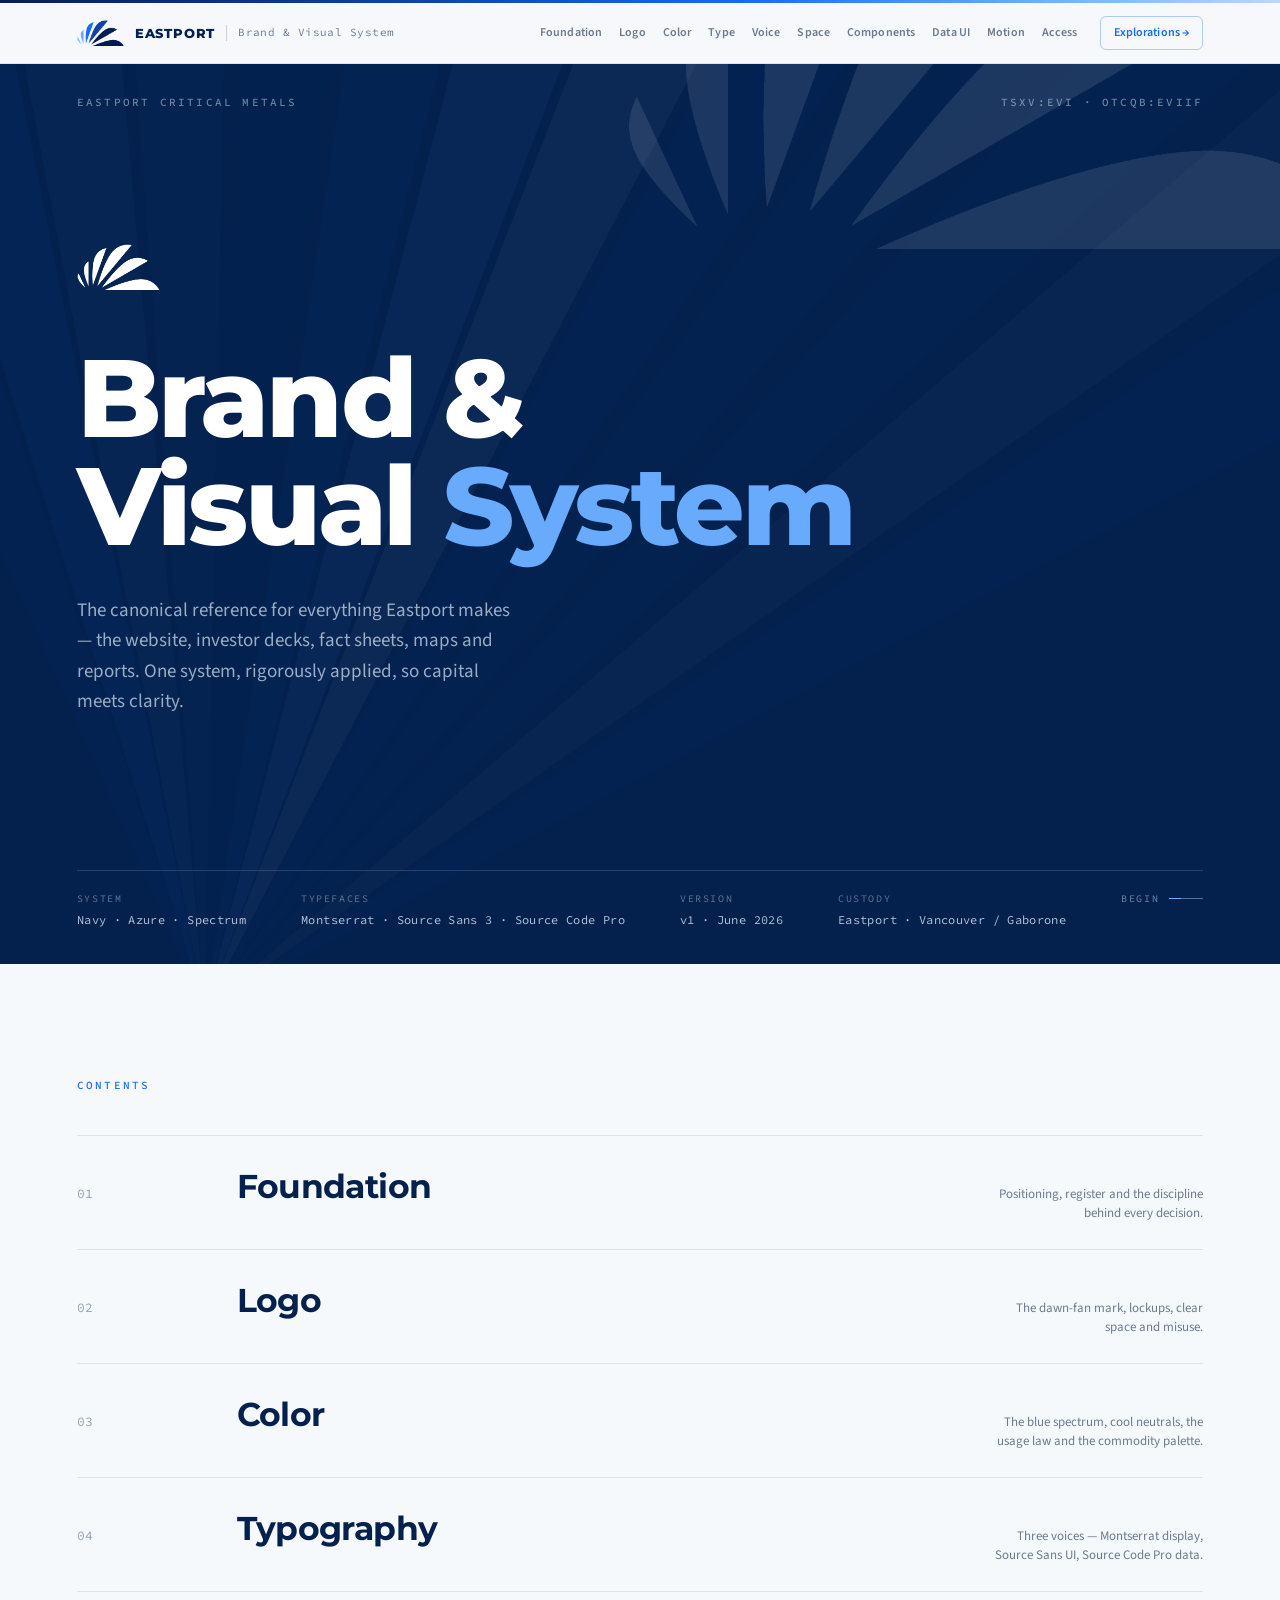
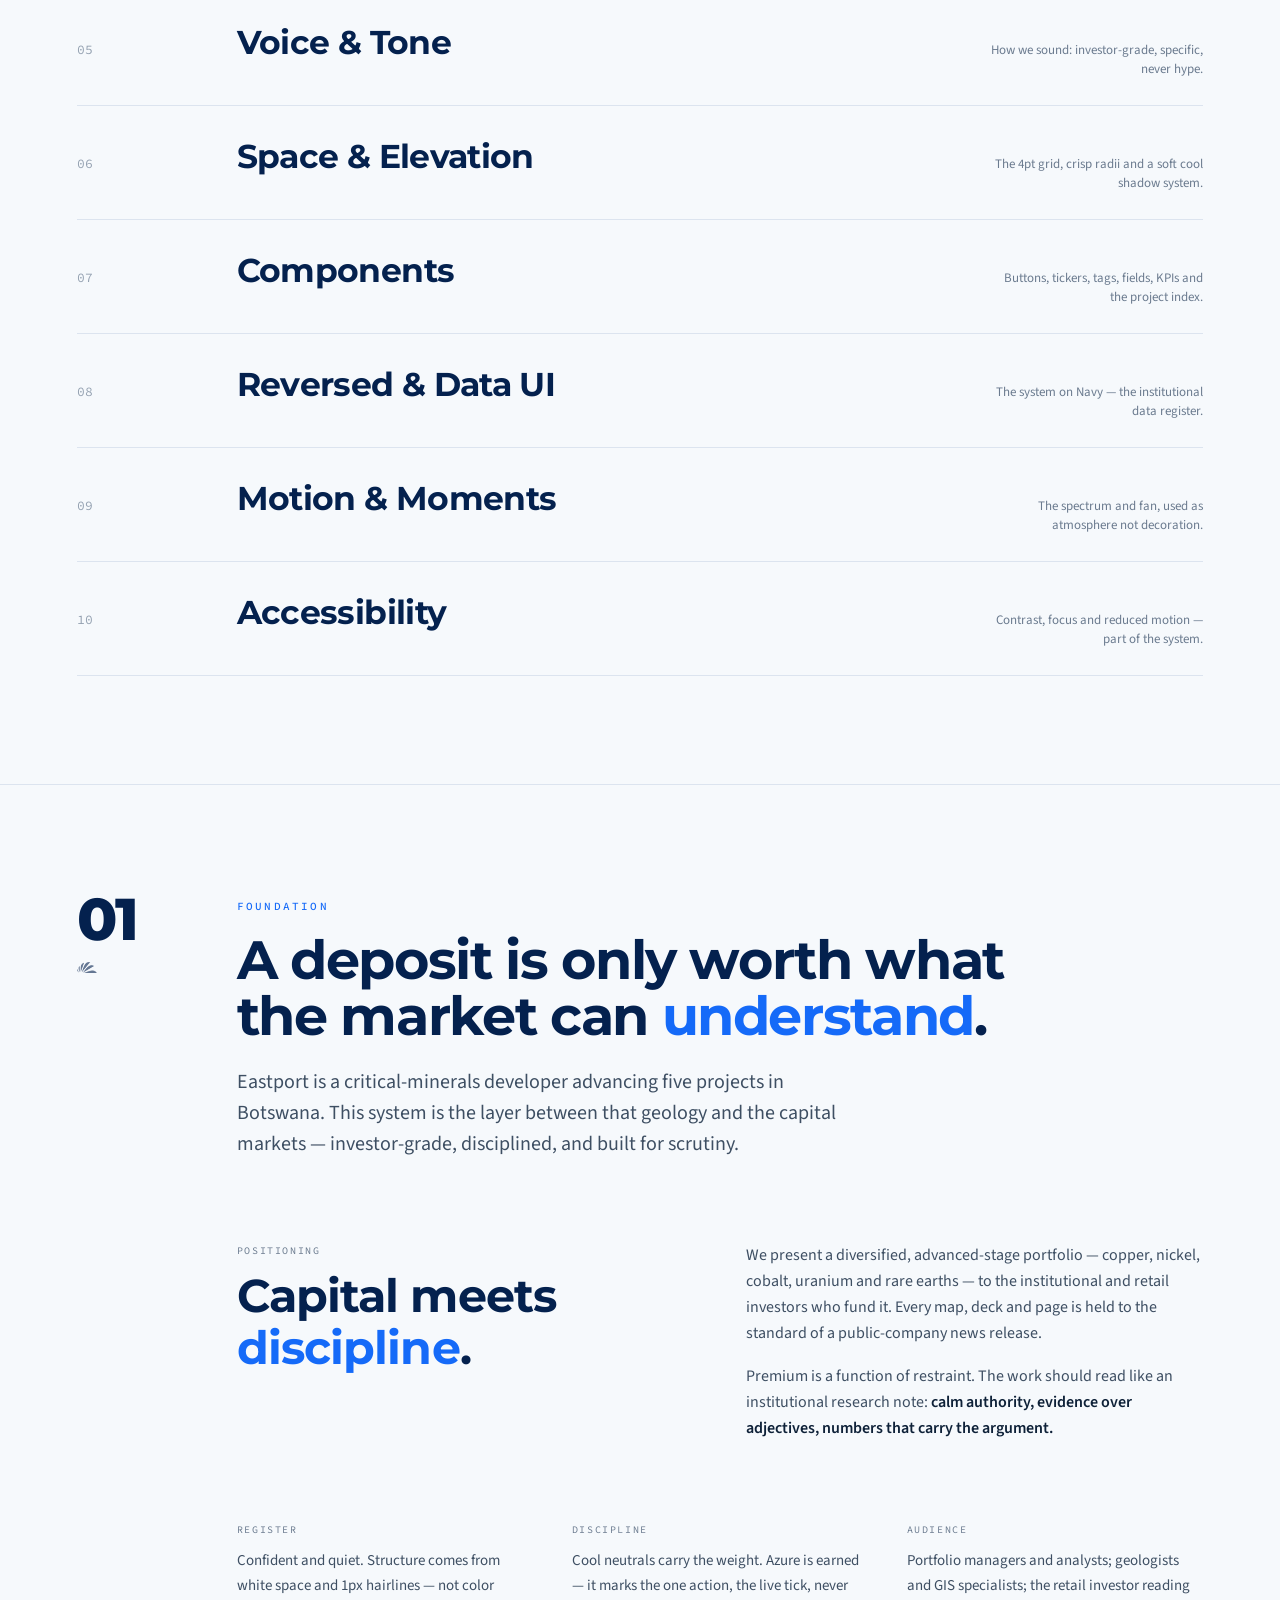
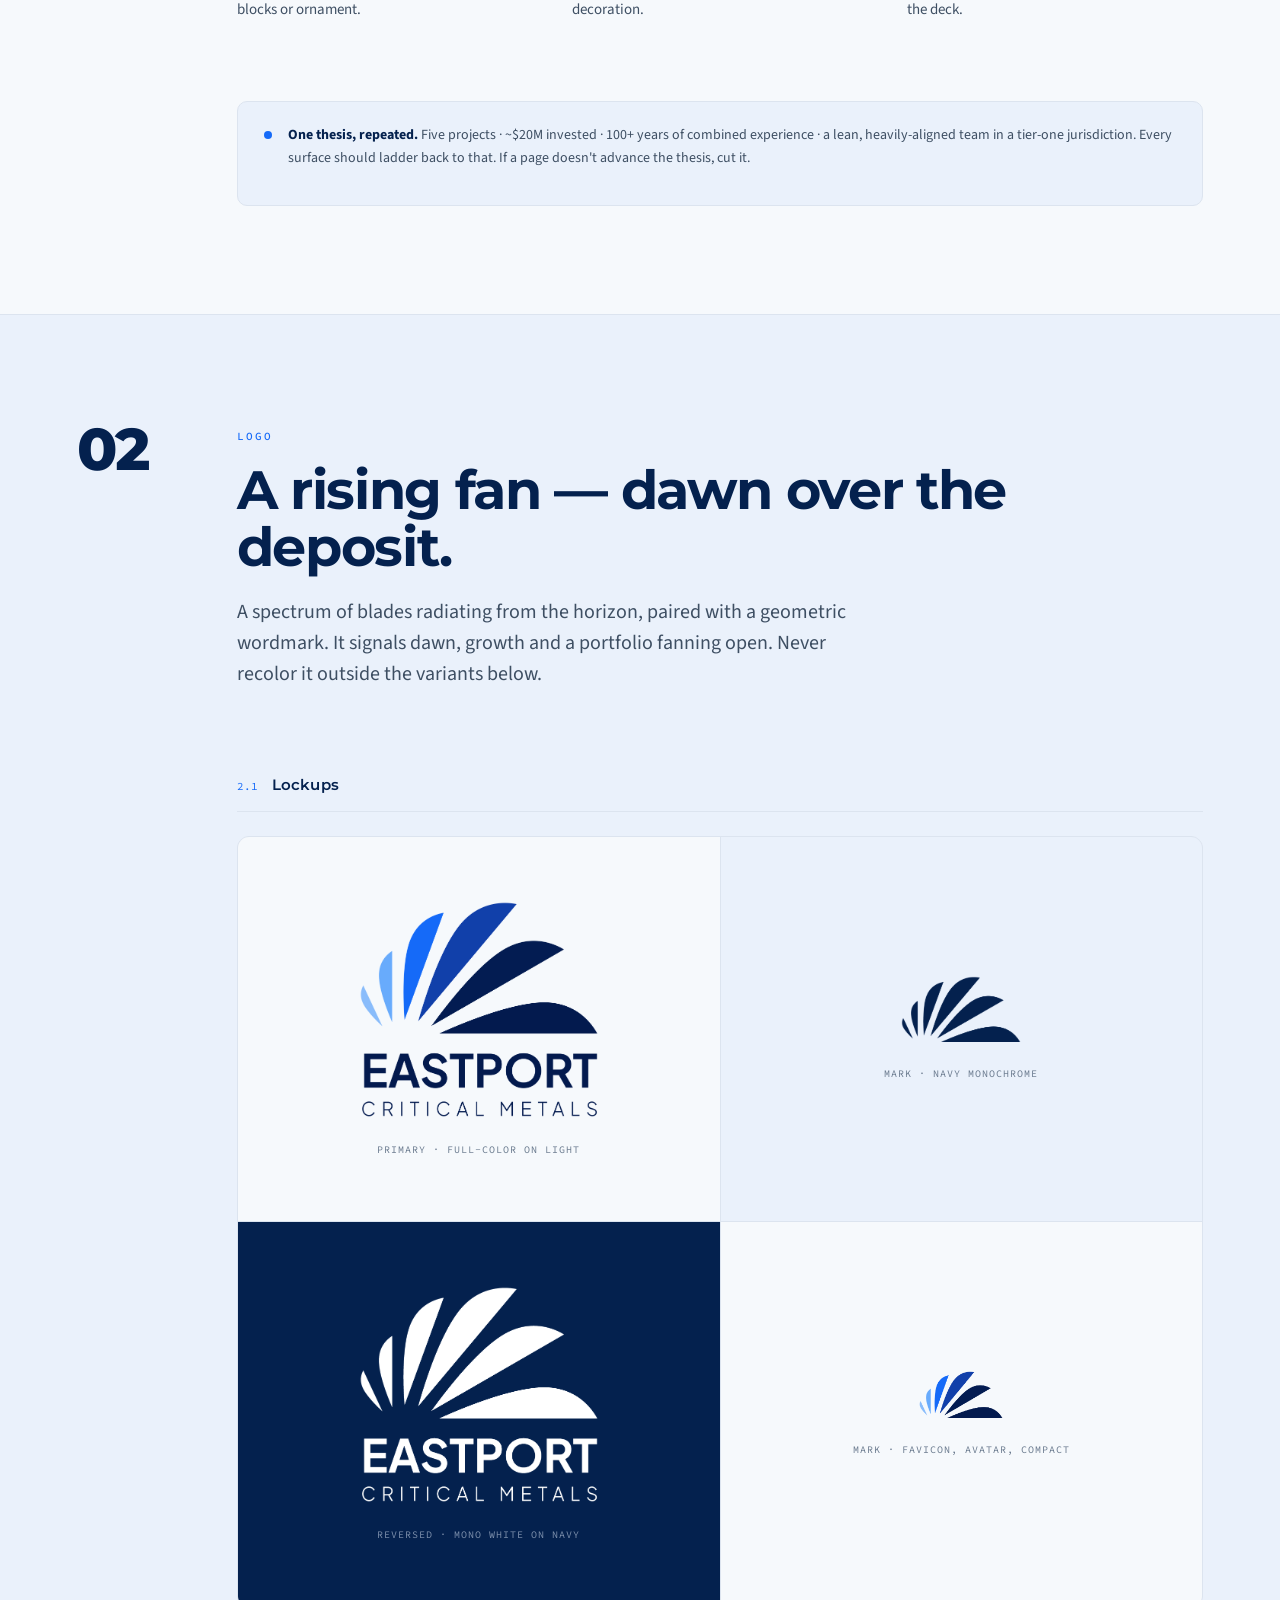
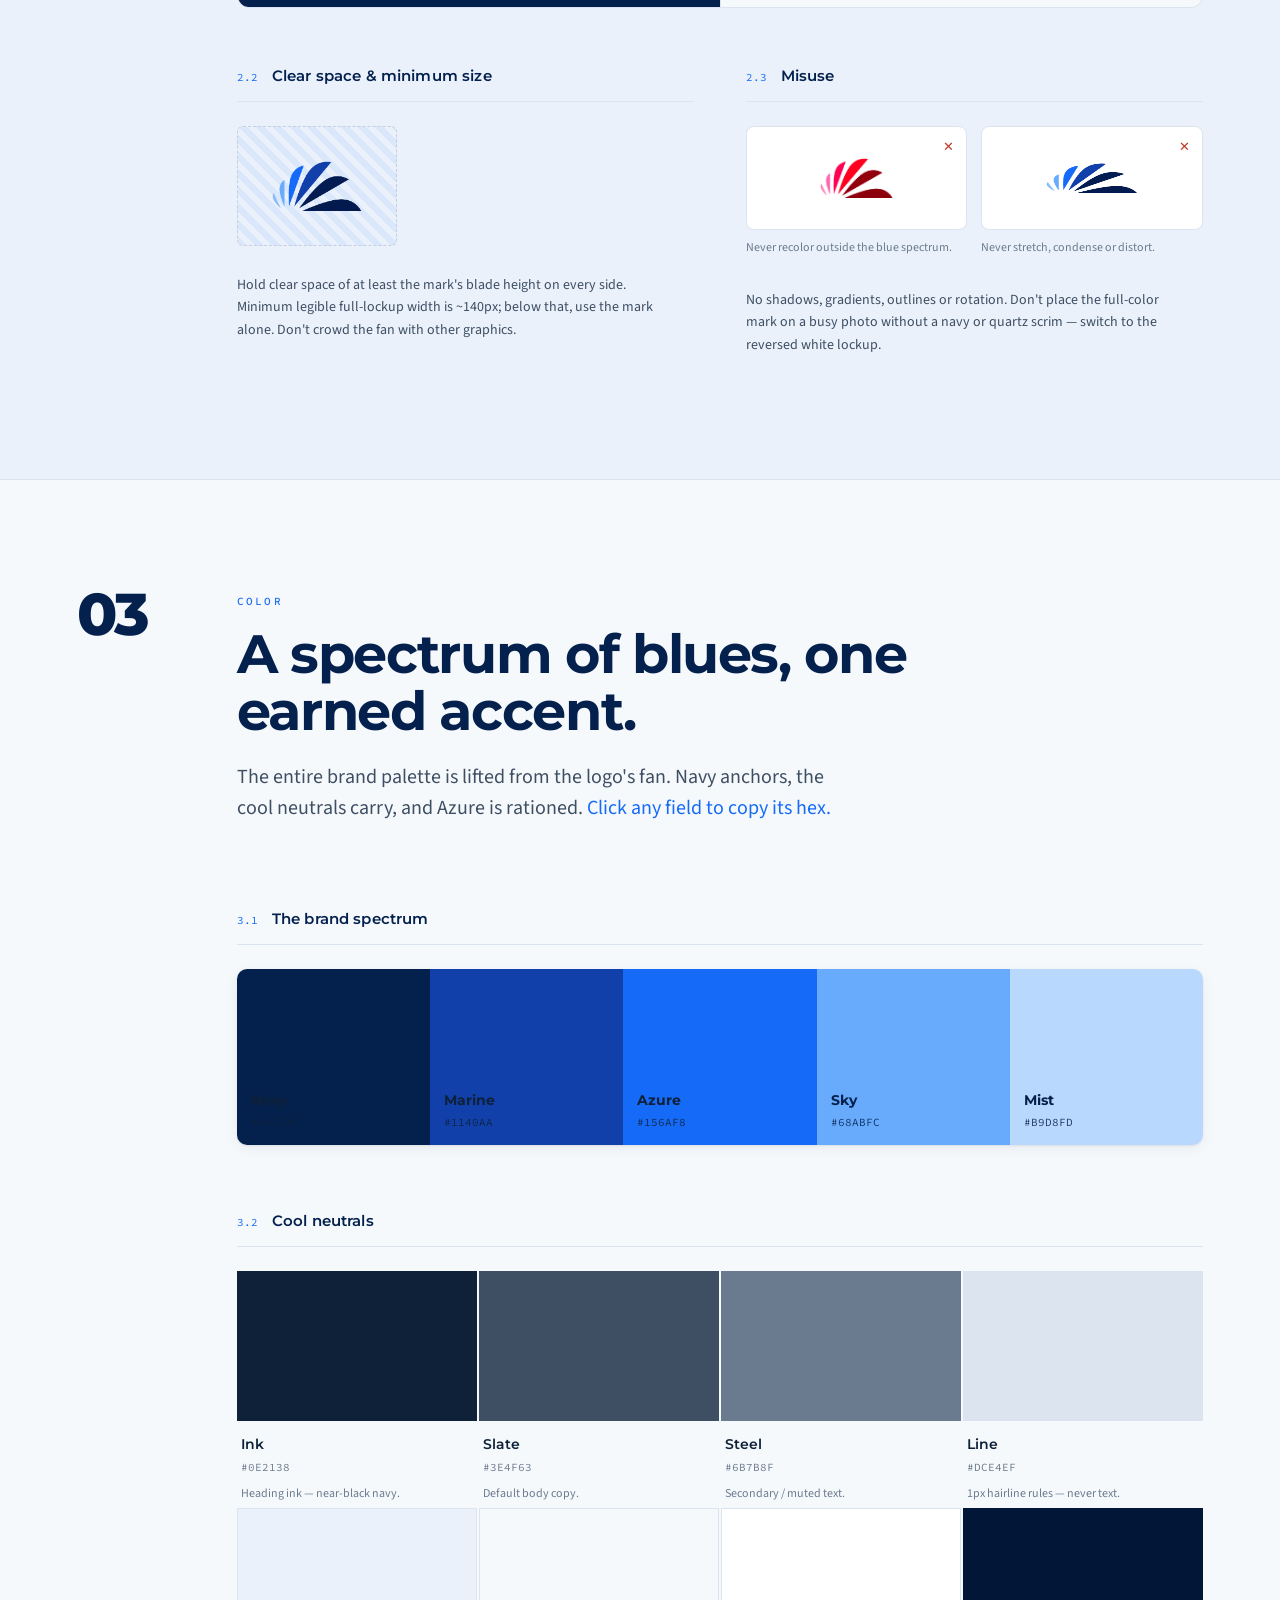
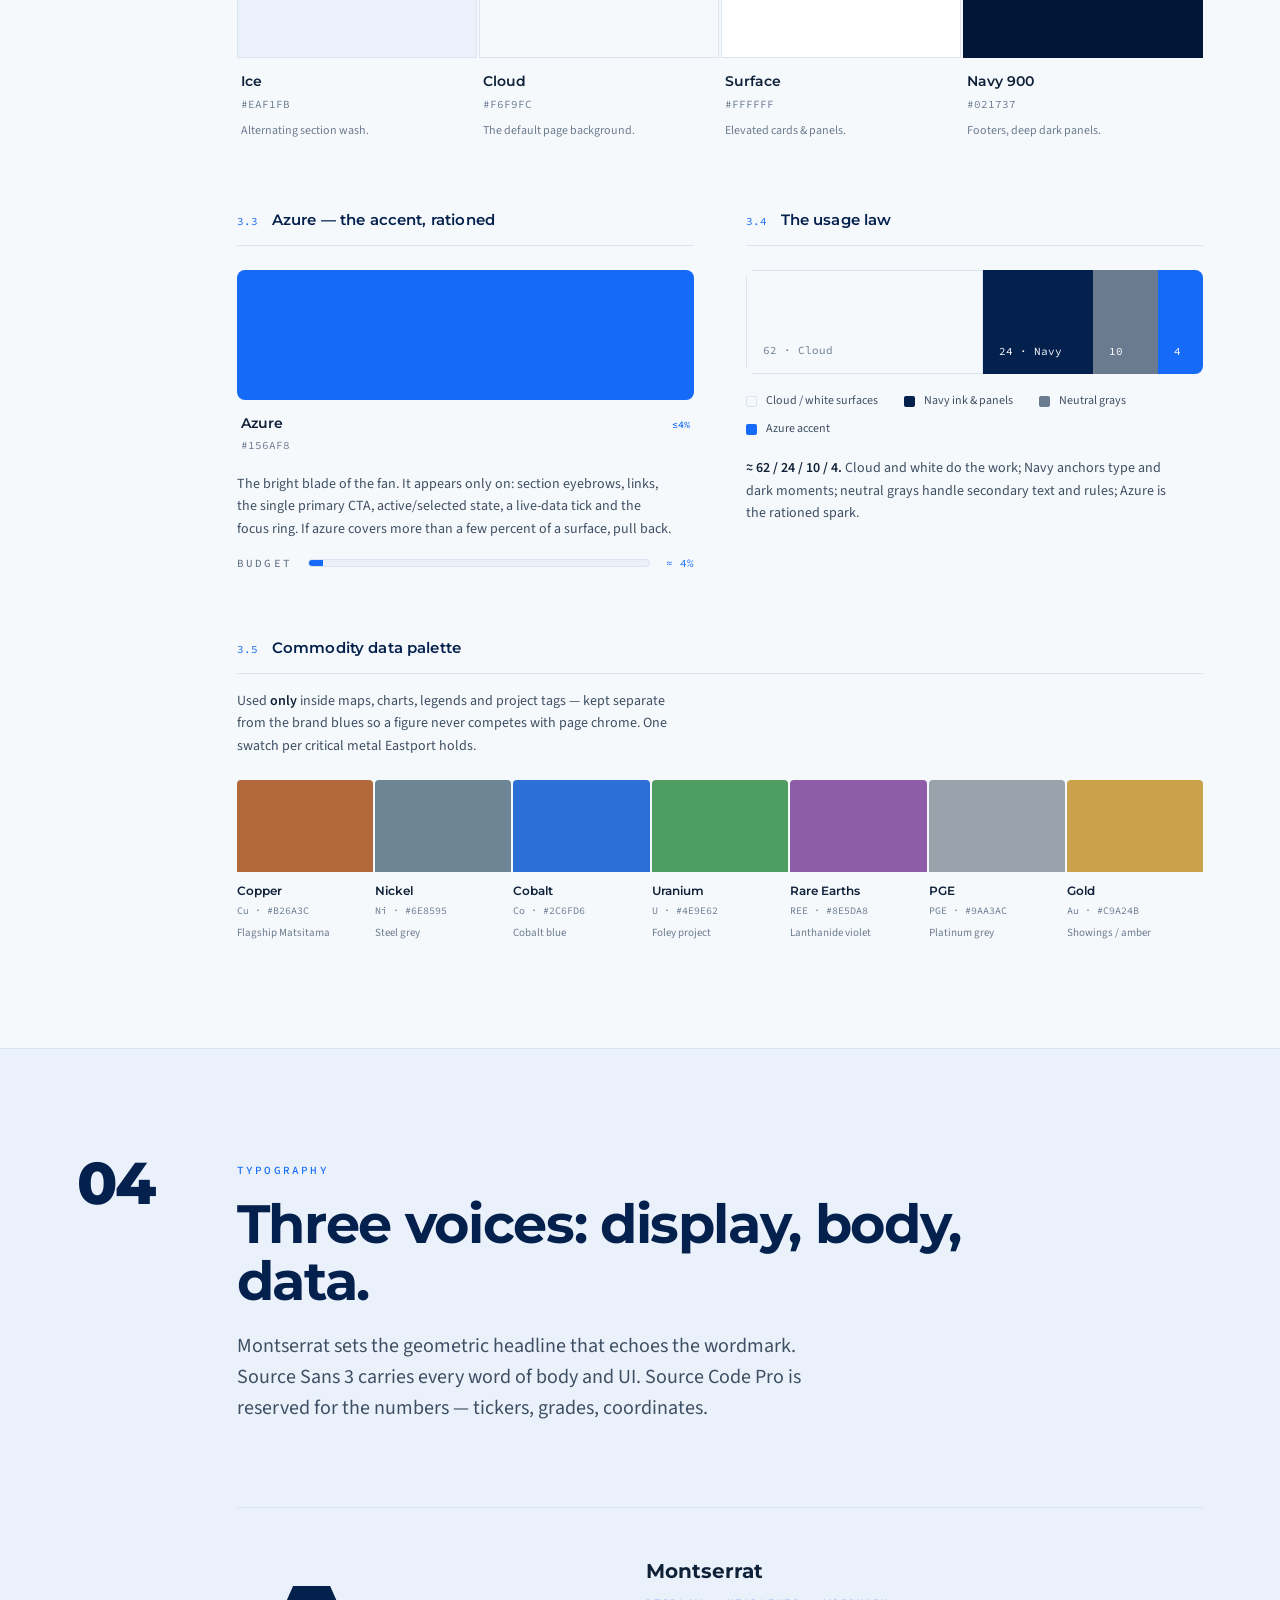
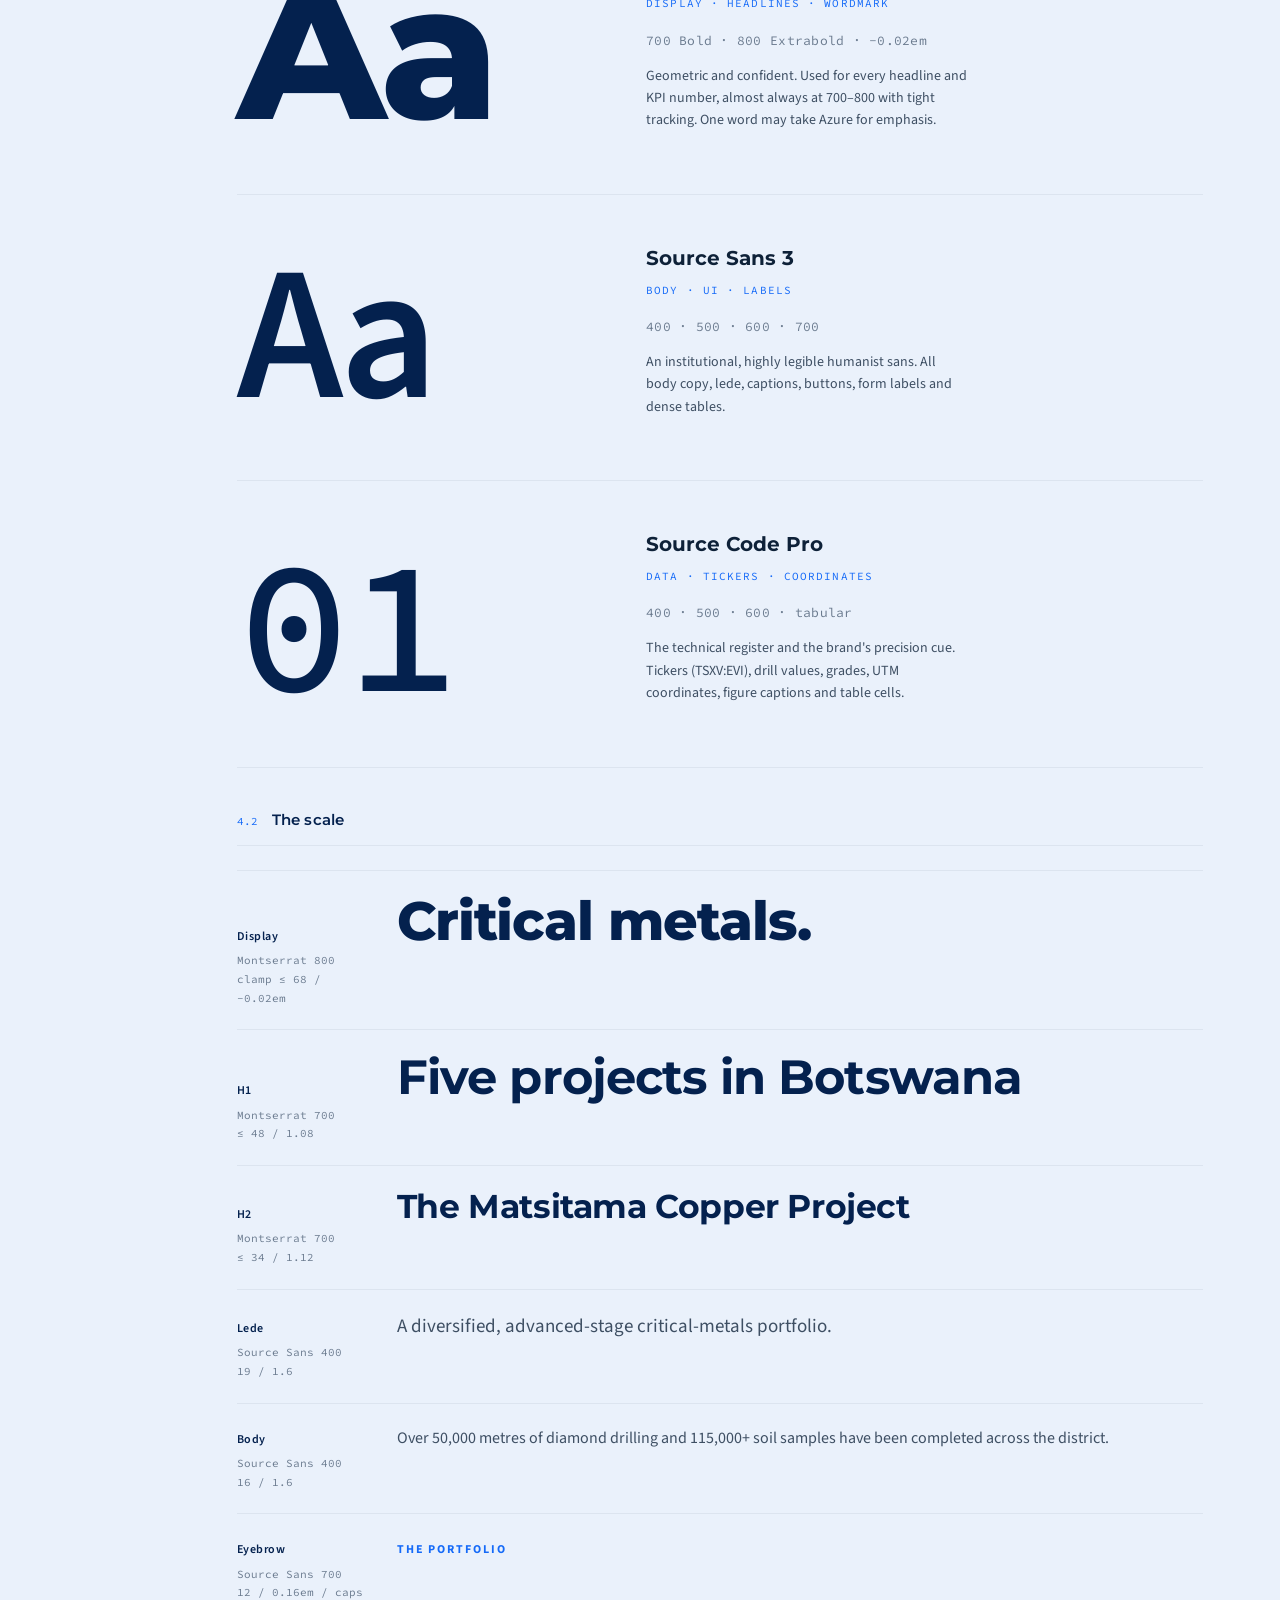
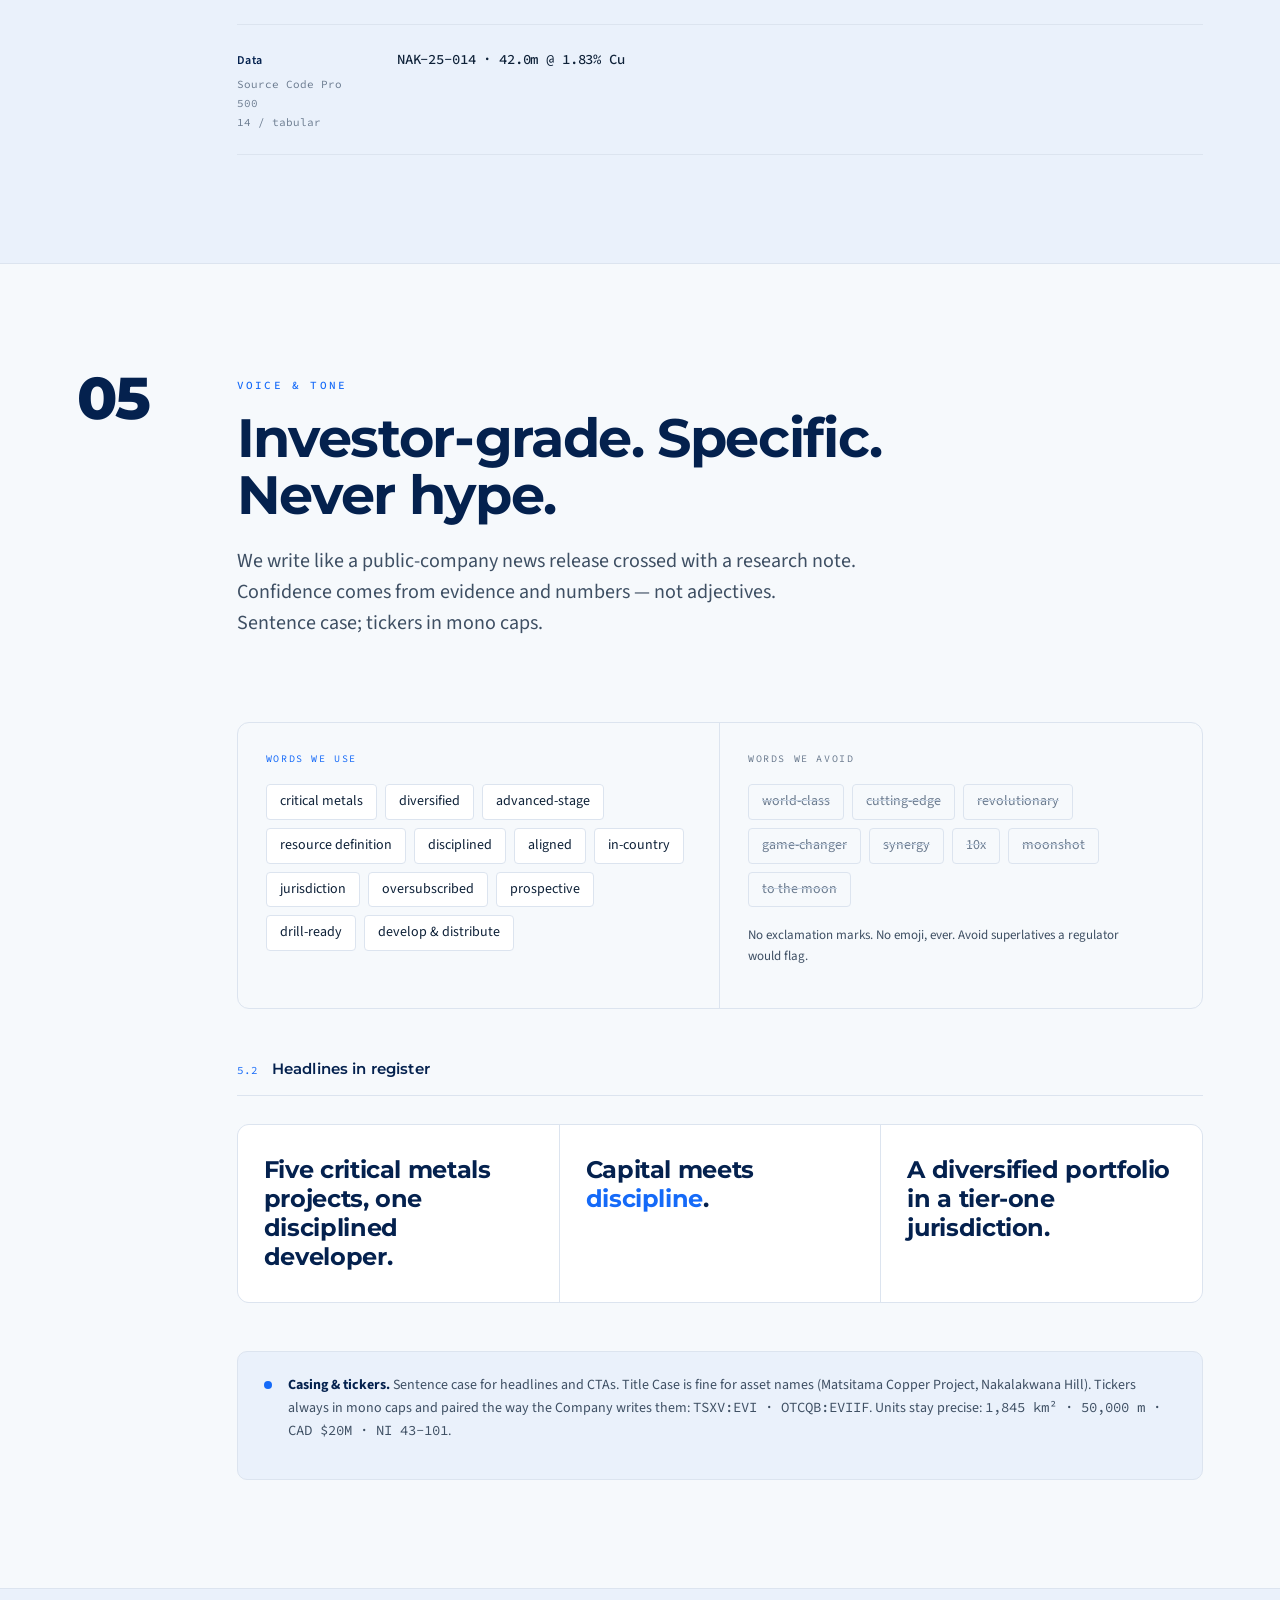
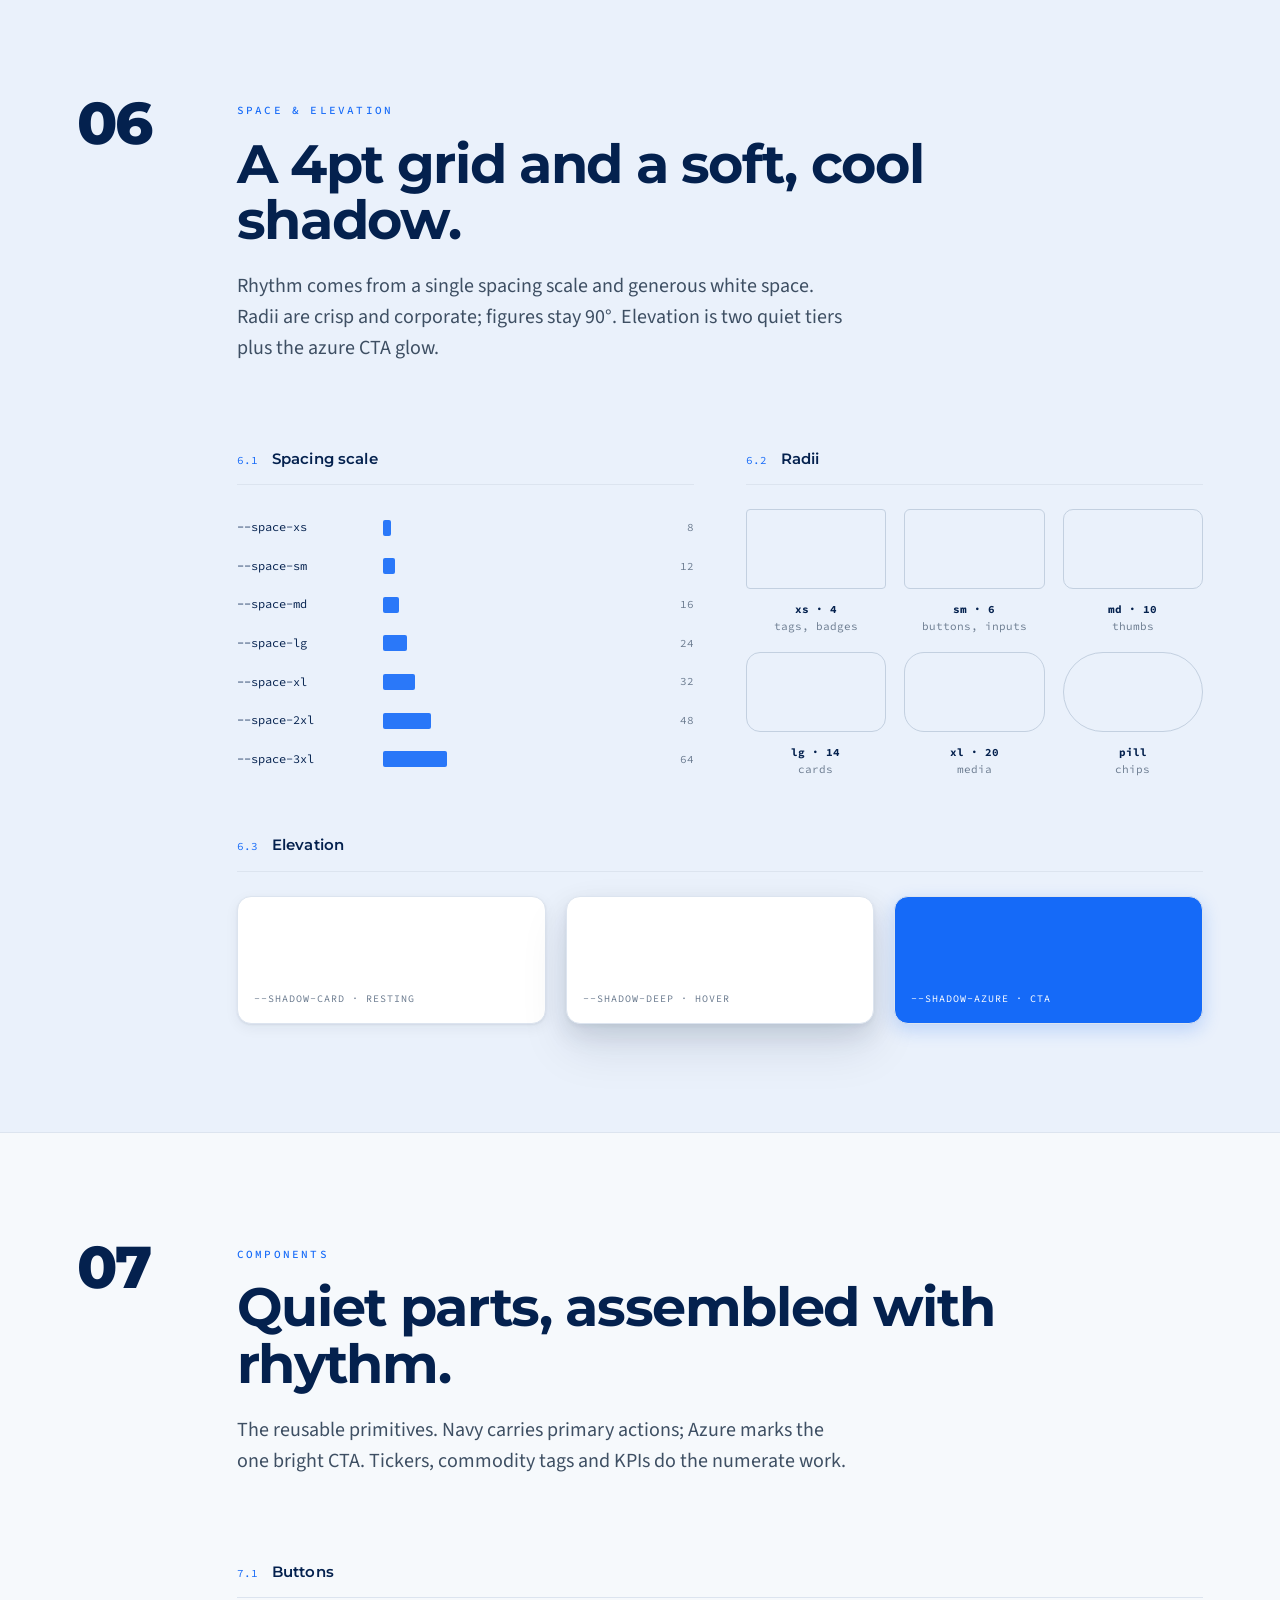
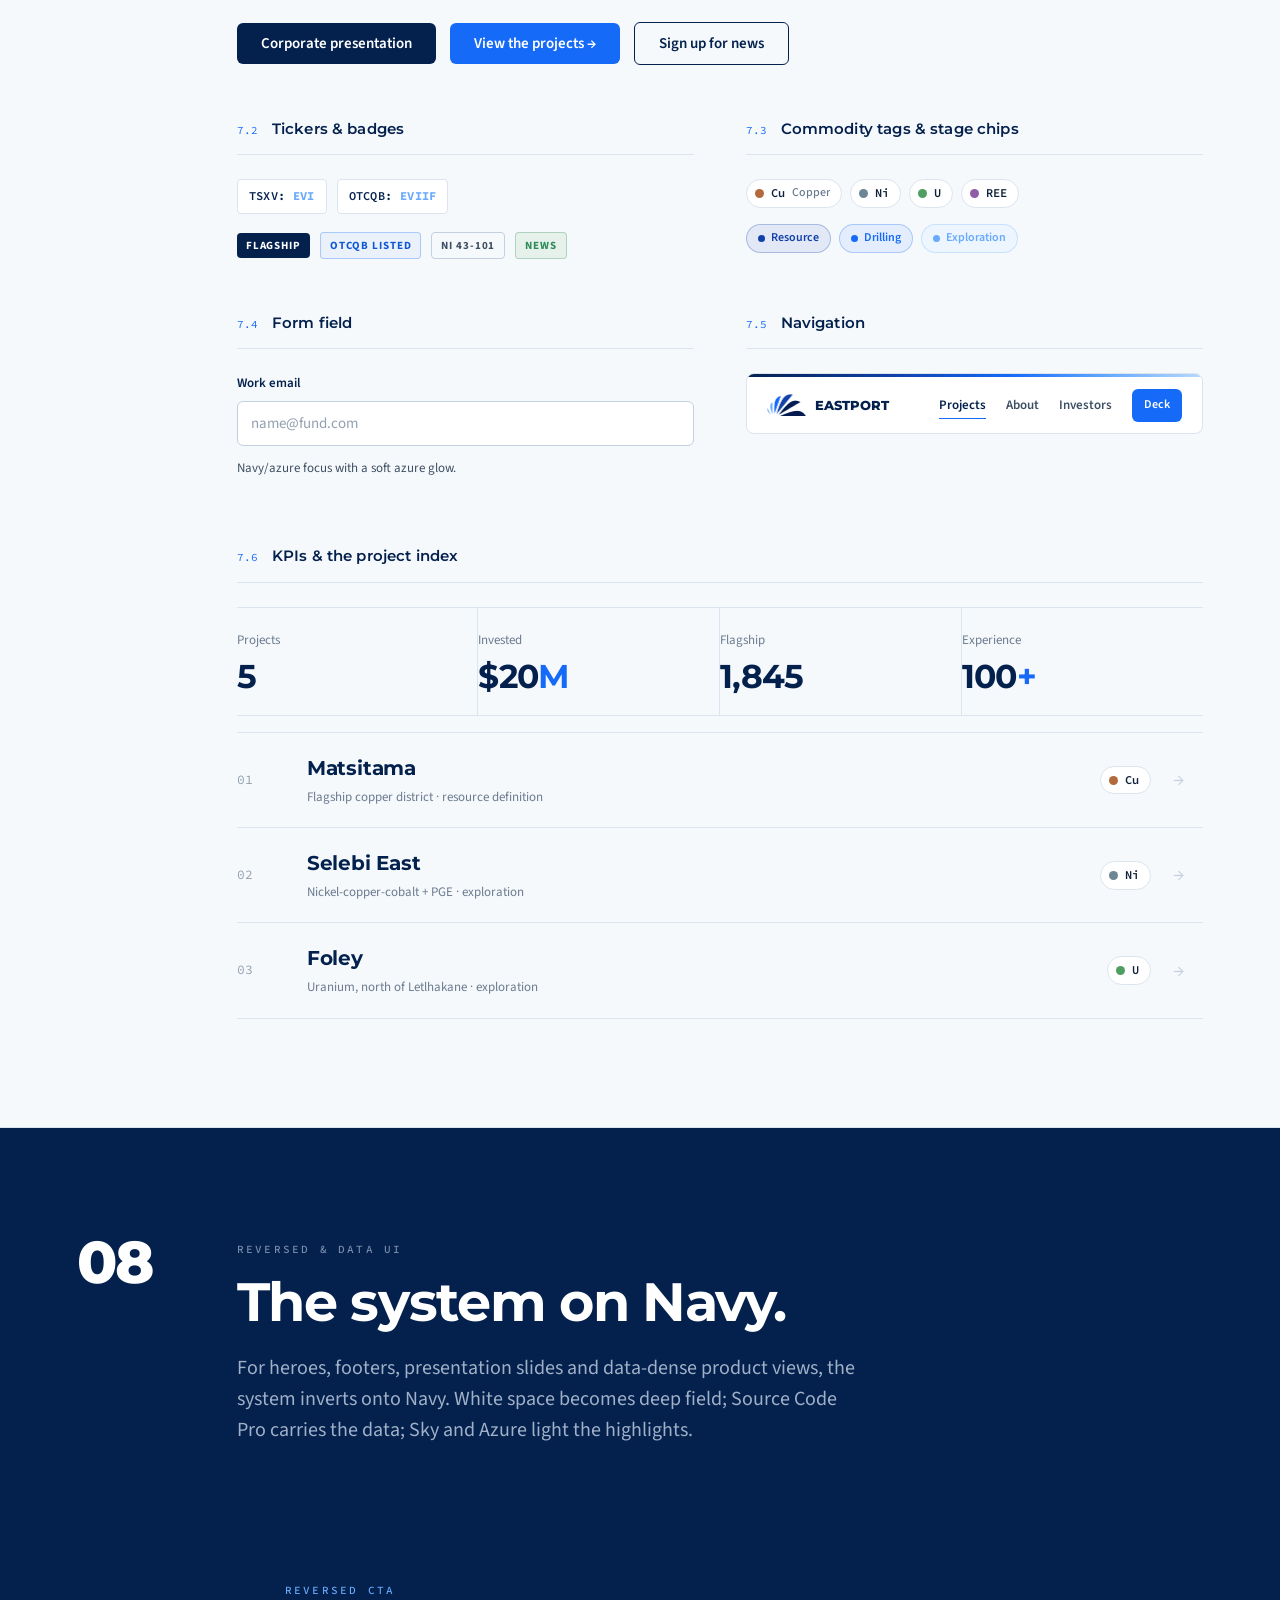
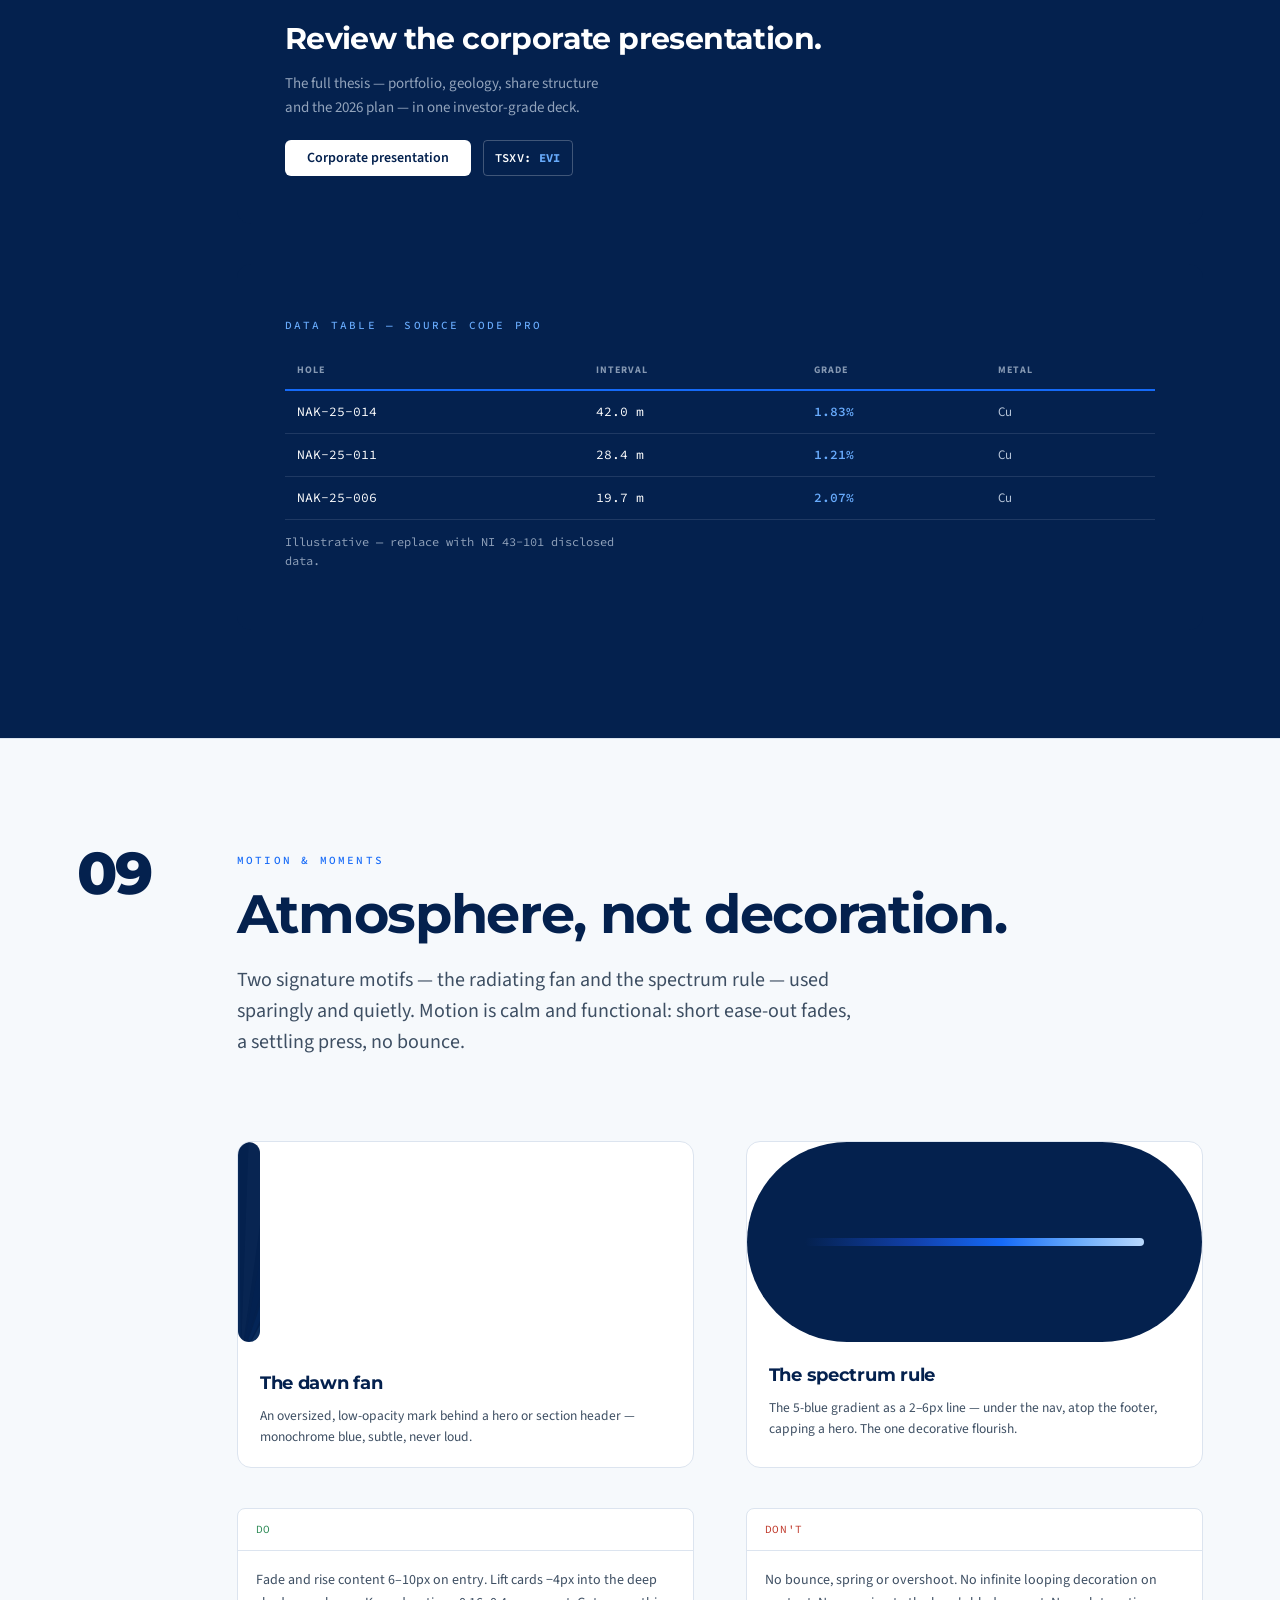
==== commit 5a510b5b: "Integrate Creative Explorations canvas + switch nav to text labels - Add creative-explorations.html " ====
--- a/index.html
+++ b/index.html
@@ -44,11 +44,14 @@
   .rh-brand .wm{font-family:var(--font-display);font-size:13px;font-weight:800;letter-spacing:0.06em;color:var(--navy);white-space:nowrap;}
   .rh-brand .div{width:1px;height:16px;background:var(--border-strong);flex:none;}
   .rh-brand .cur{font-family:var(--font-mono);font-size:11px;letter-spacing:0.04em;color:var(--steel);white-space:nowrap;overflow:hidden;text-overflow:ellipsis;}
-  .folios{display:flex;gap:2px;}
-  .folios a{font-family:var(--font-mono);font-size:11px;color:var(--mute);padding:6px 7px;border-radius:4px;transition:color .2s,background .2s;}
-  .folios a:hover{color:var(--navy);}
+  .rh-right{display:flex;align-items:center;gap:14px;min-width:0;}
+  .folios{display:flex;gap:1px;}
+  .folios a{font-family:var(--font-sans);font-size:12px;font-weight:600;letter-spacing:0.01em;color:var(--steel);padding:6px 8px;border-radius:5px;white-space:nowrap;transition:color .2s,background .2s;}
+  .folios a:hover{color:var(--navy);background:var(--ice);}
   .folios a.active{color:var(--azure);}
-  @media (max-width:900px){.folios{display:none;}}
+  @media (max-width:1100px){.folios{display:none;}}
+  .rh-ext{display:inline-flex;align-items:center;gap:6px;font-family:var(--font-sans);font-size:12px;font-weight:600;letter-spacing:0.01em;color:var(--azure);white-space:nowrap;padding:7px 13px;border:1px solid color-mix(in srgb,var(--azure) 32%,transparent);border-radius:6px;transition:background .2s,color .2s,border-color .2s;}
+  .rh-ext:hover{background:var(--azure);color:#fff;border-color:var(--azure);}
   .progress{position:absolute;left:0;bottom:-1px;height:2px;background:var(--azure);width:0;}
 
   /* ---------- COVER ---------- */
@@ -390,9 +393,12 @@
       <span class="div"></span>
       <span class="cur">Brand &amp; Visual System</span>
     </a>
-    <nav class="folios" aria-label="Chapters">
-      <a href="#ch01">01</a><a href="#ch02">02</a><a href="#ch03">03</a><a href="#ch04">04</a><a href="#ch05">05</a><a href="#ch06">06</a><a href="#ch07">07</a><a href="#ch08">08</a><a href="#ch09">09</a><a href="#ch10">10</a>
-    </nav>
+    <div class="rh-right">
+      <nav class="folios" aria-label="Chapters">
+        <a href="#ch01">Foundation</a><a href="#ch02">Logo</a><a href="#ch03">Color</a><a href="#ch04">Type</a><a href="#ch05">Voice</a><a href="#ch06">Space</a><a href="#ch07">Components</a><a href="#ch08">Data UI</a><a href="#ch09">Motion</a><a href="#ch10">Access</a>
+      </nav>
+      <a class="rh-ext" href="creative-explorations.html">Explorations →</a>
+    </div>
   </div>
   <div class="progress" id="progress"></div>
 </div>
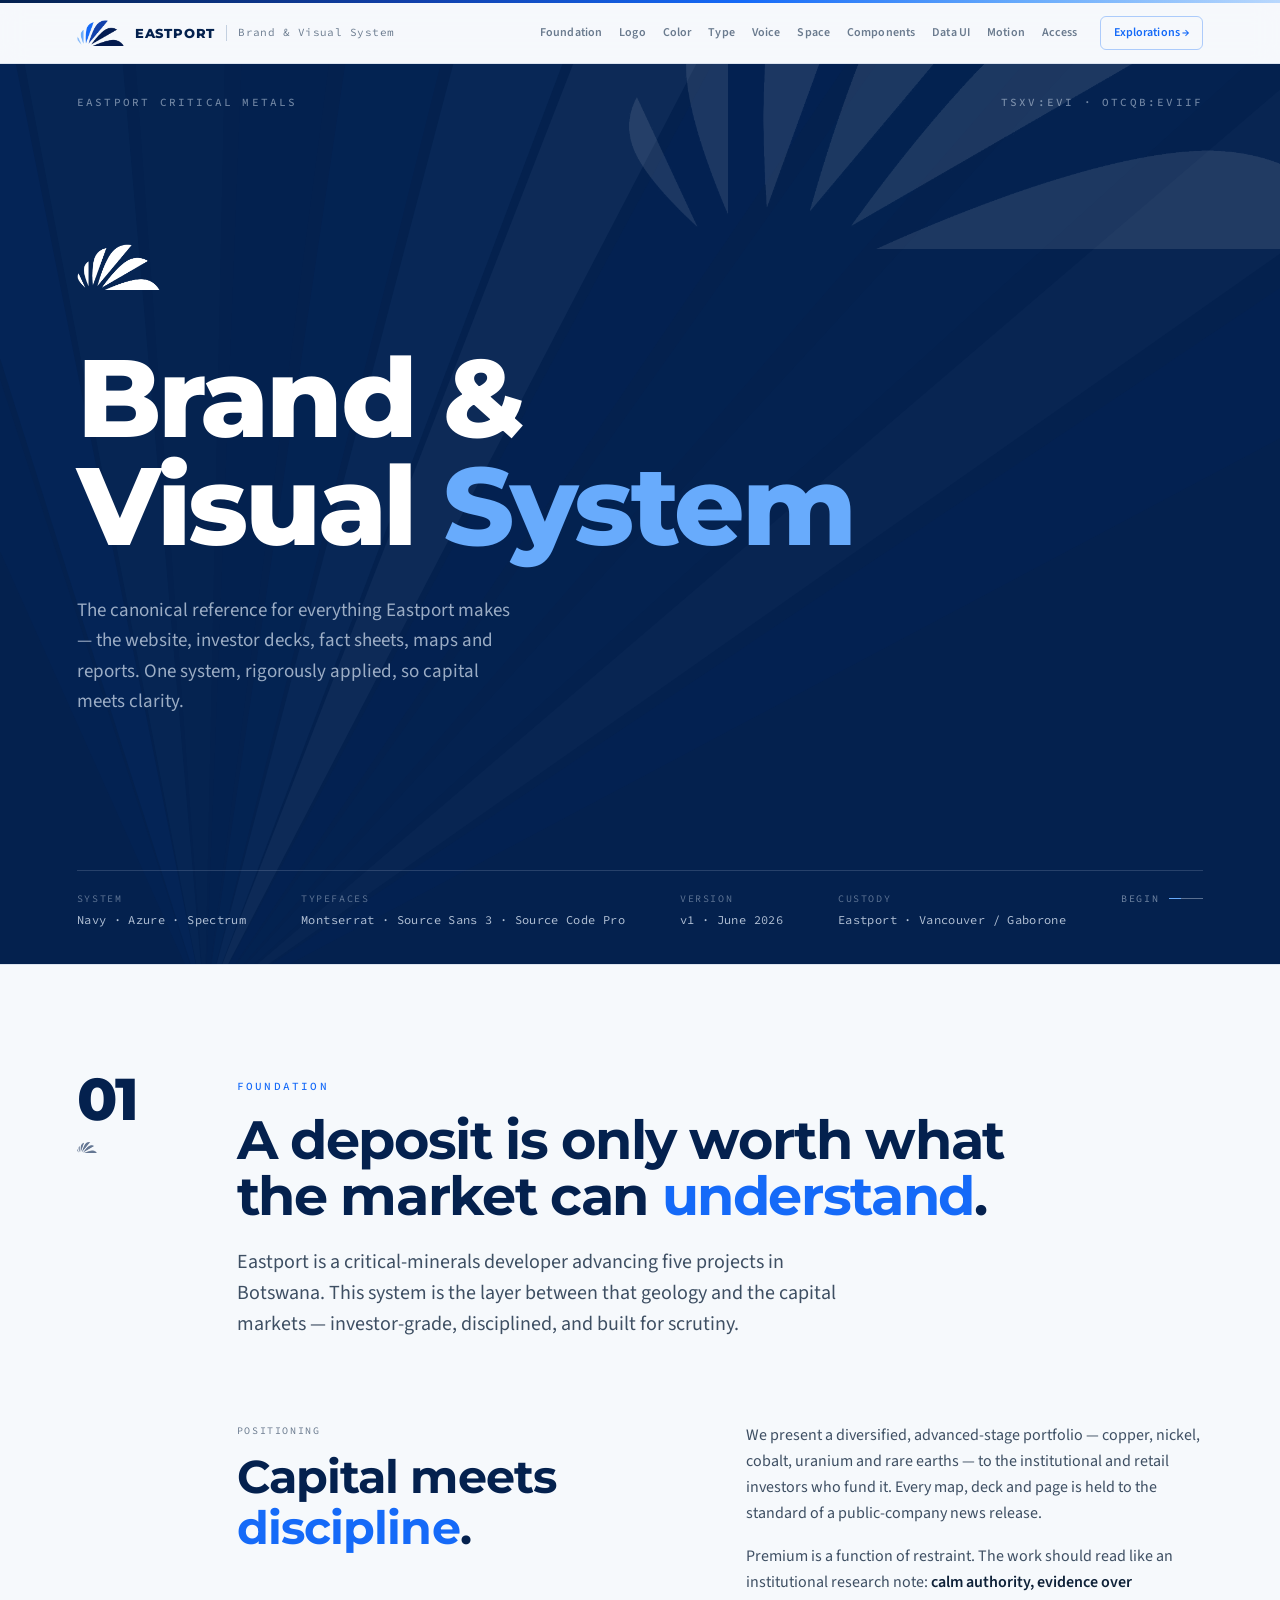
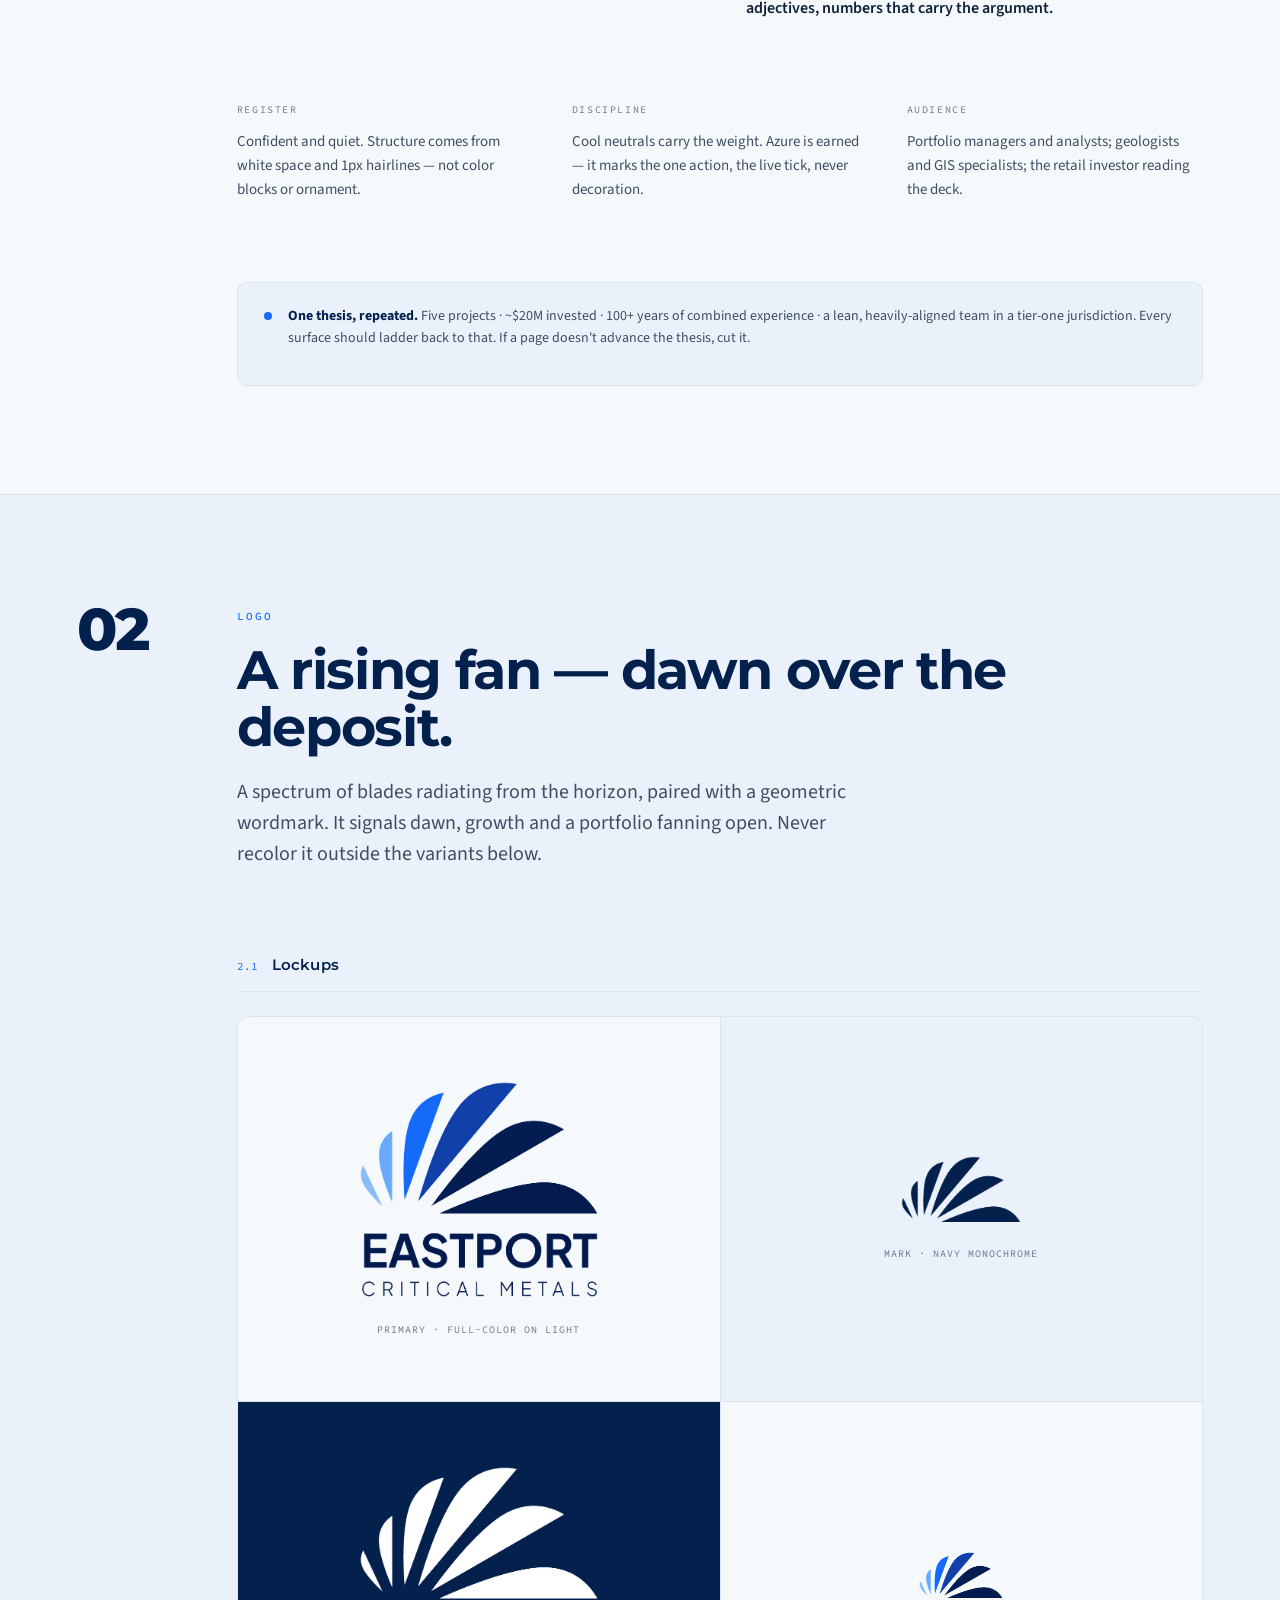
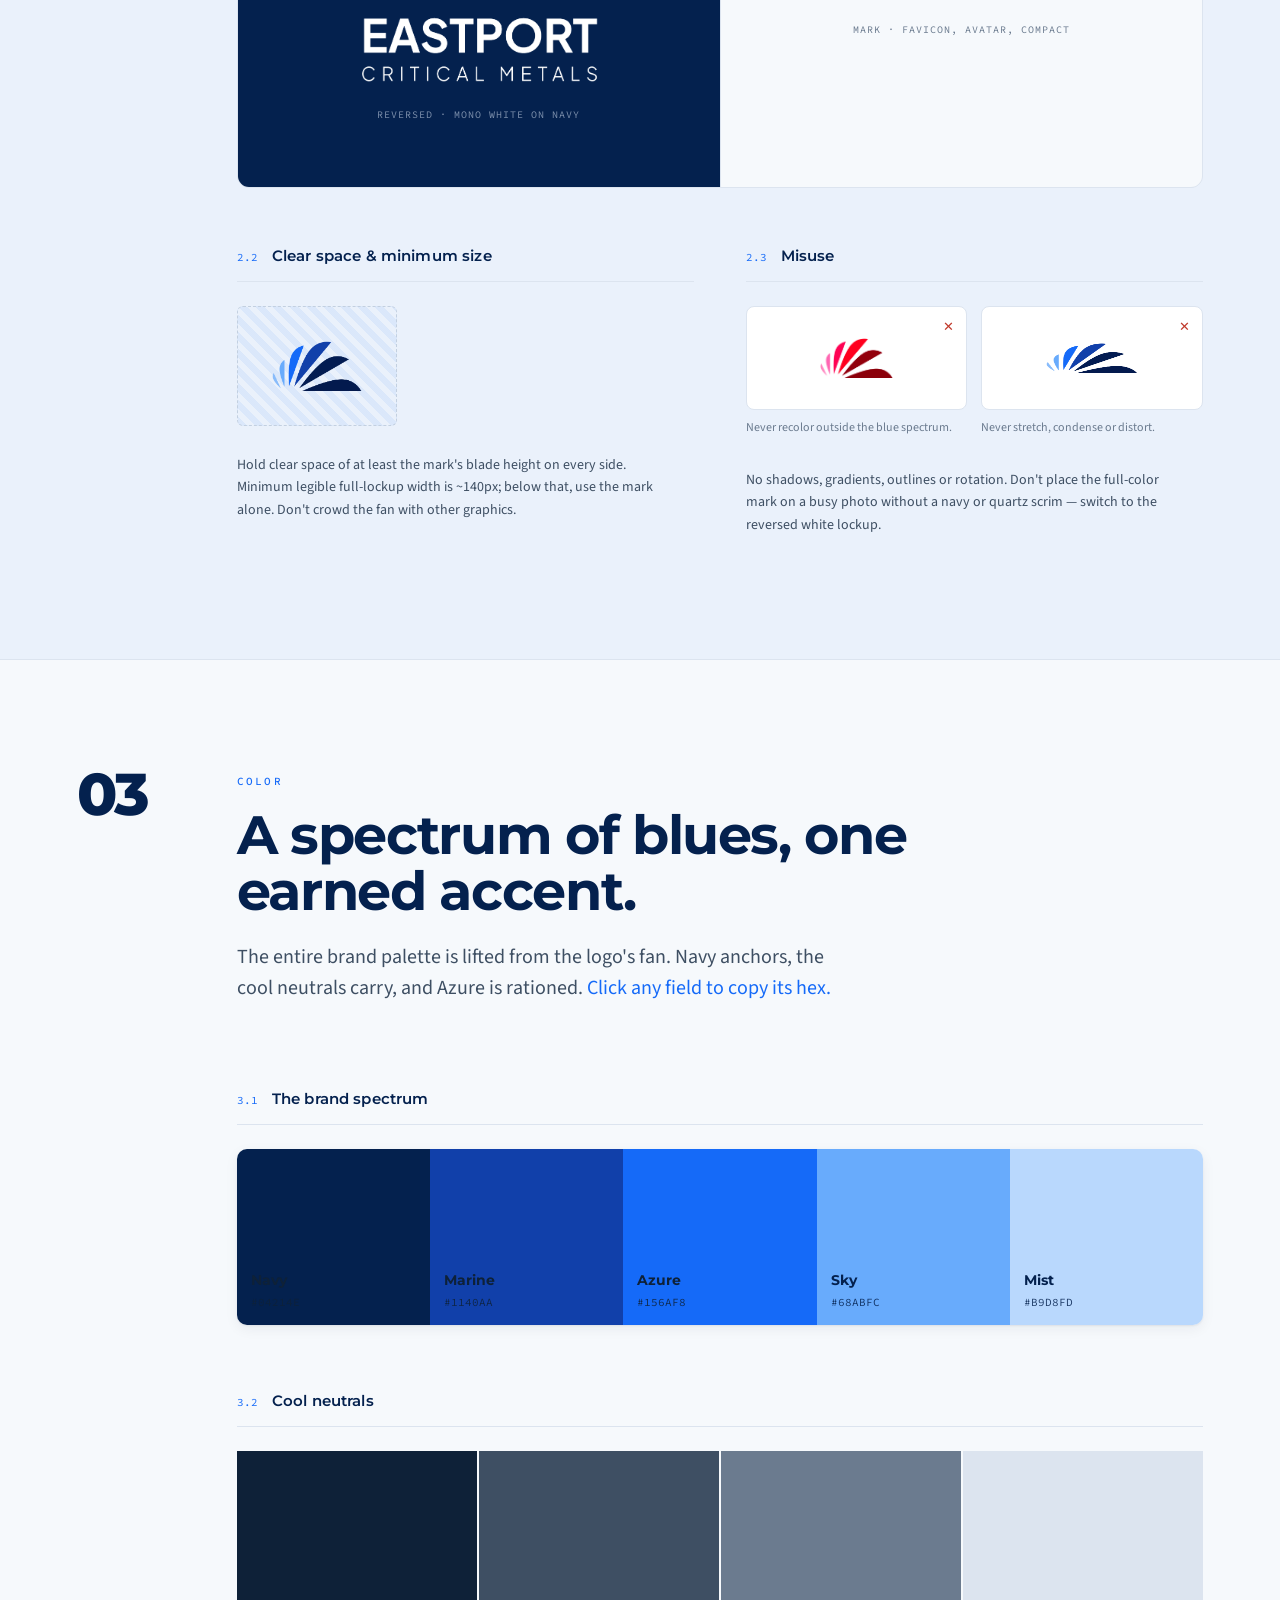
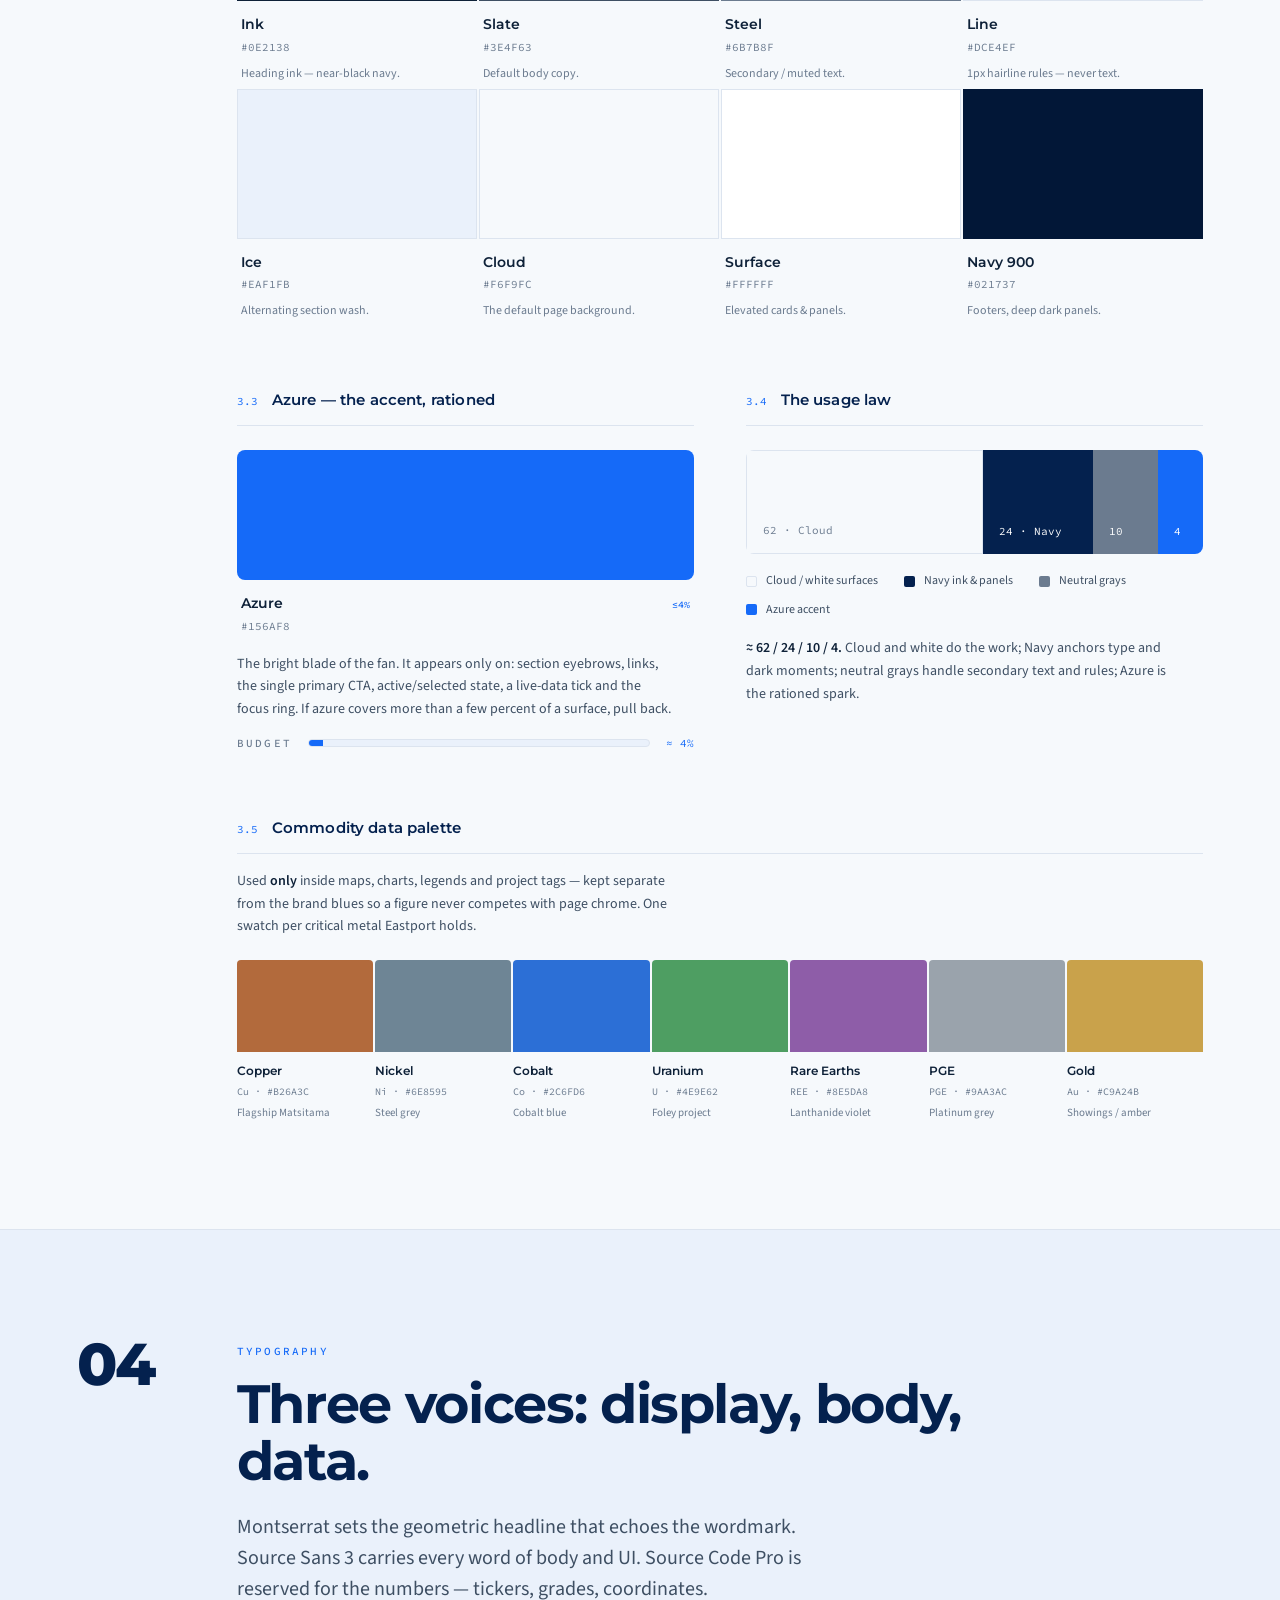
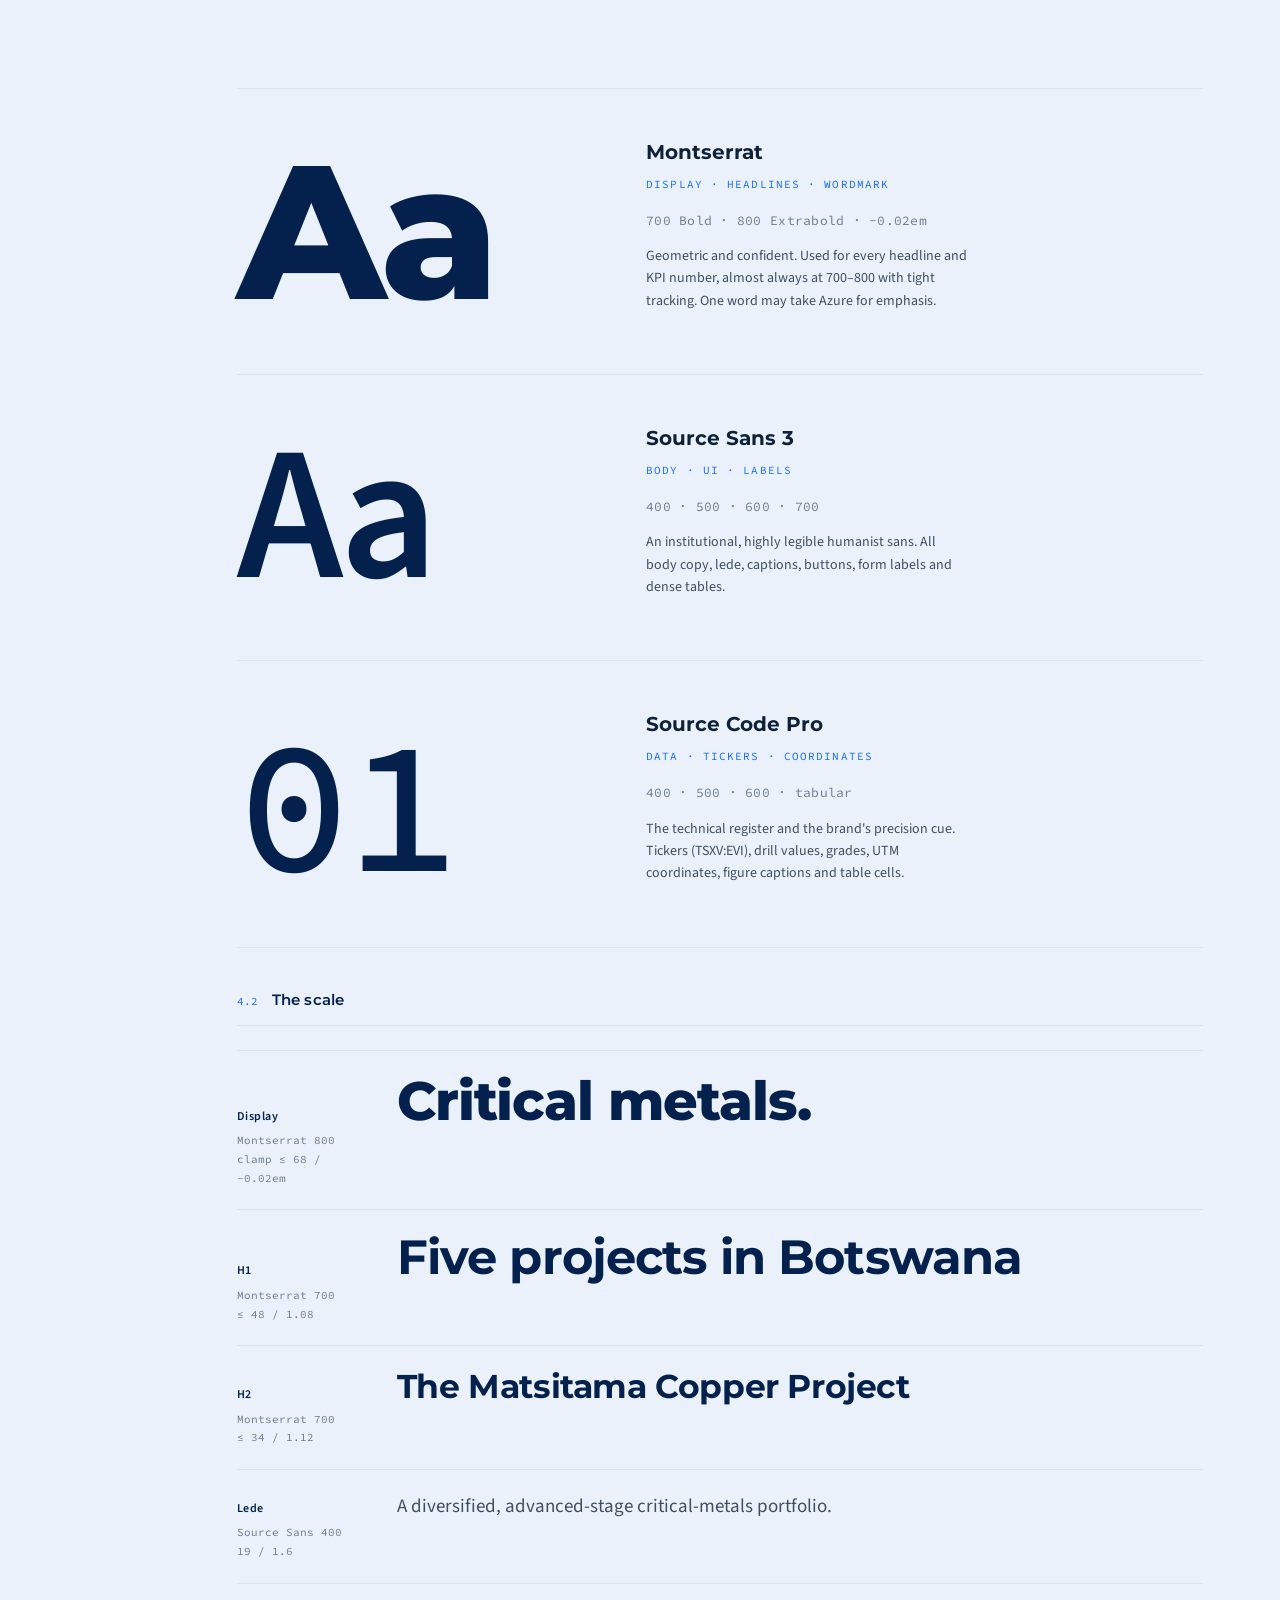
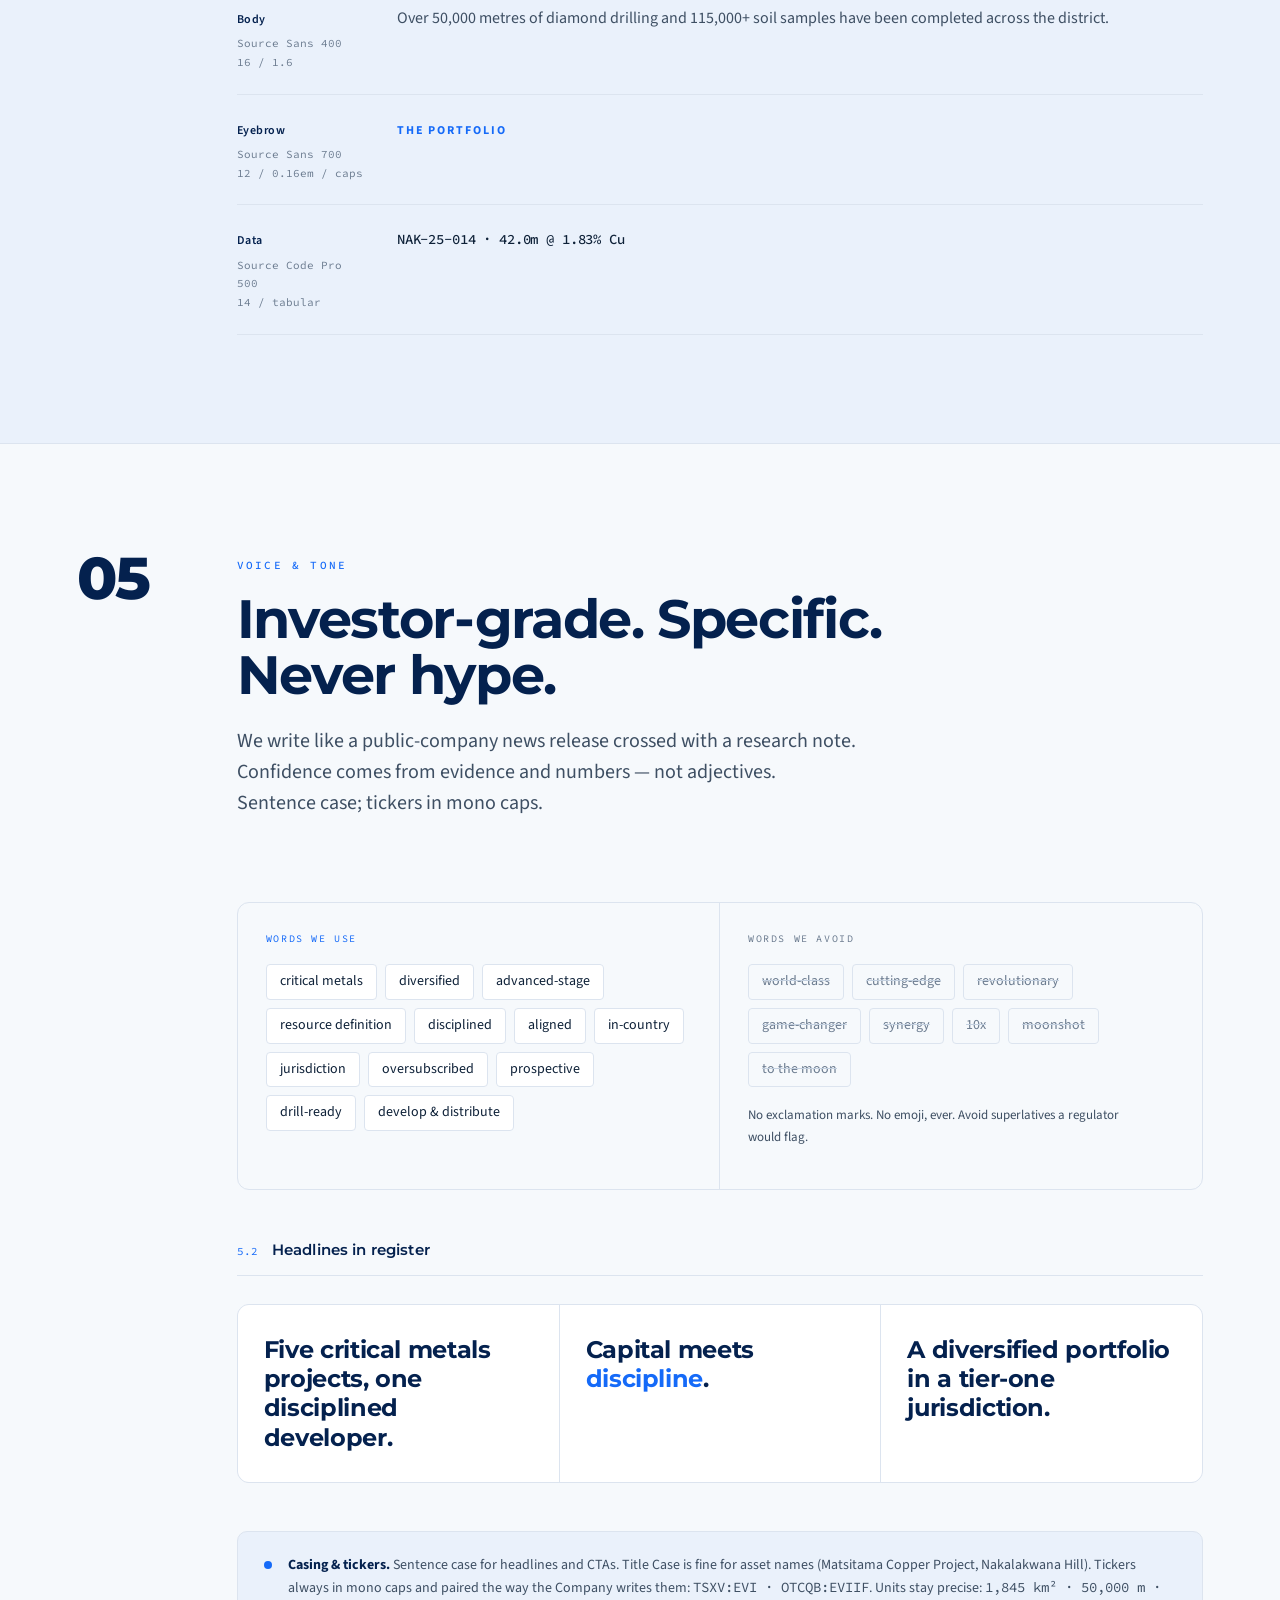
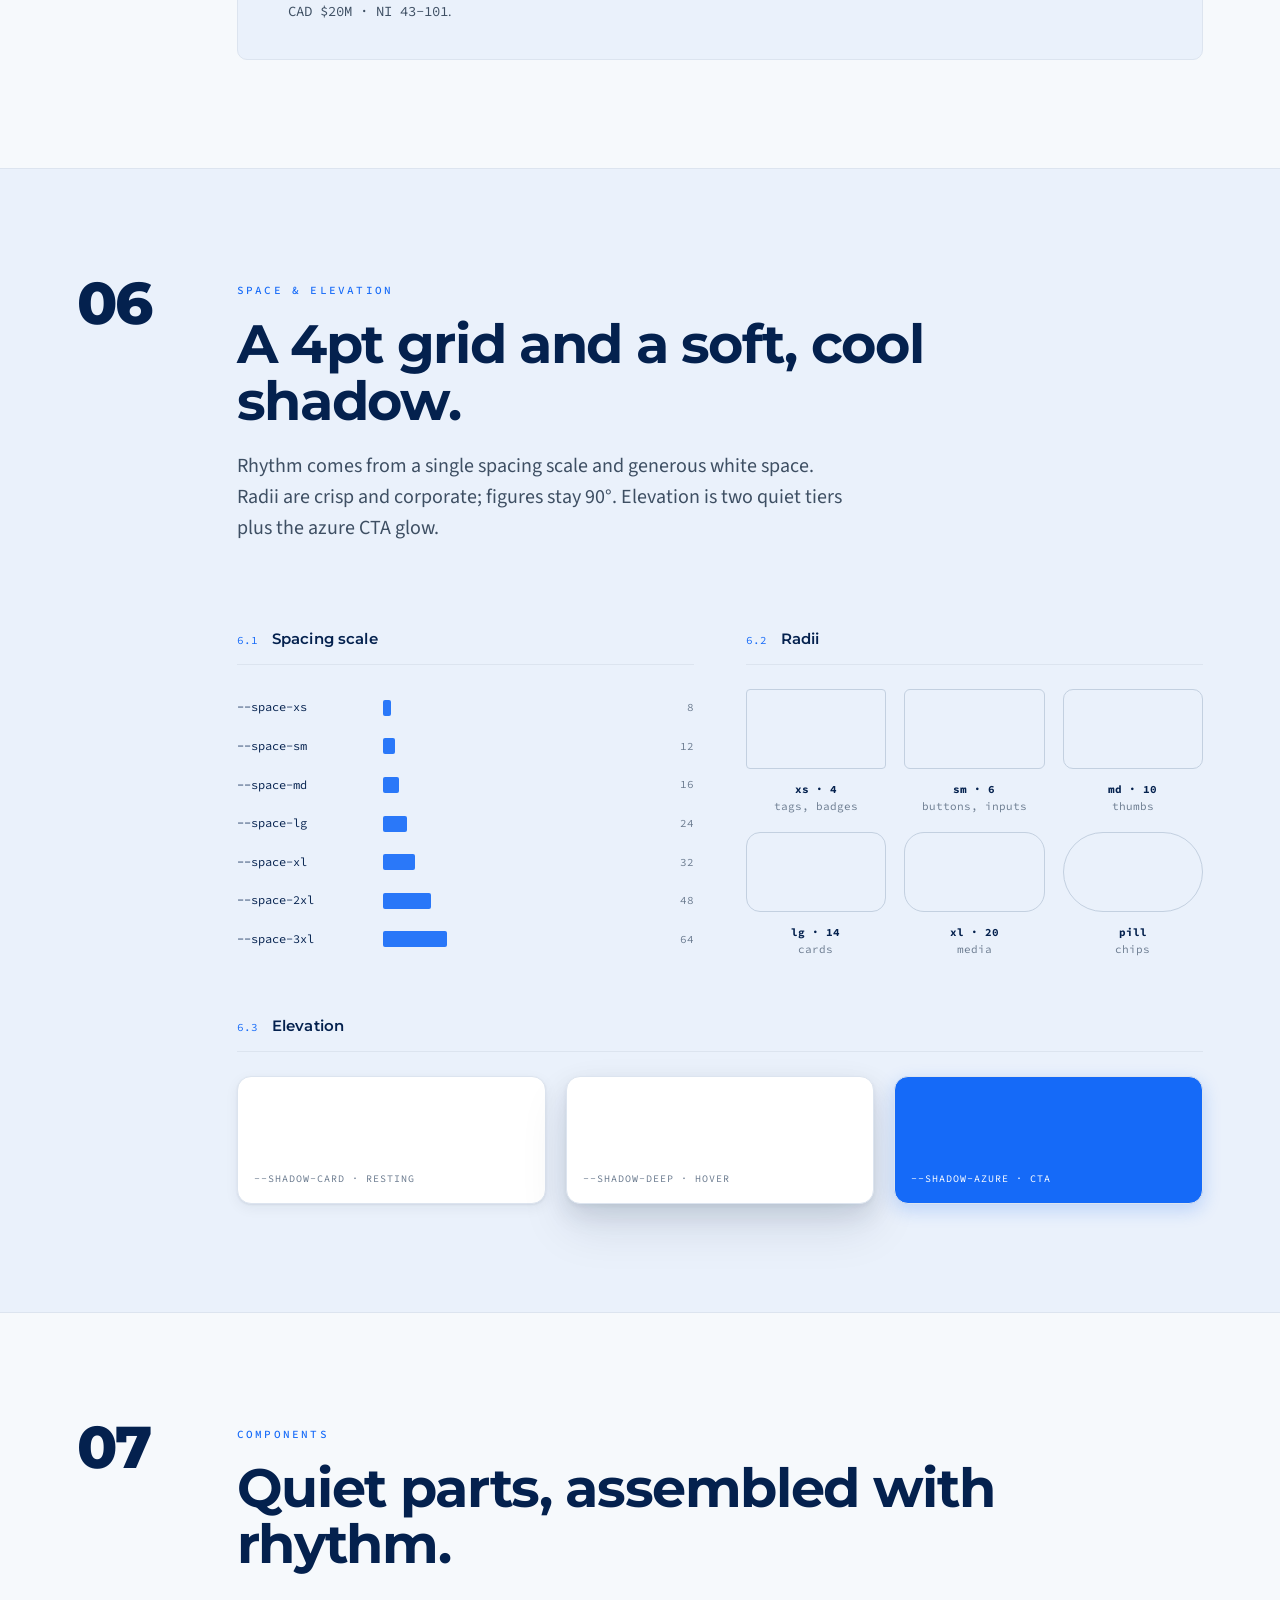
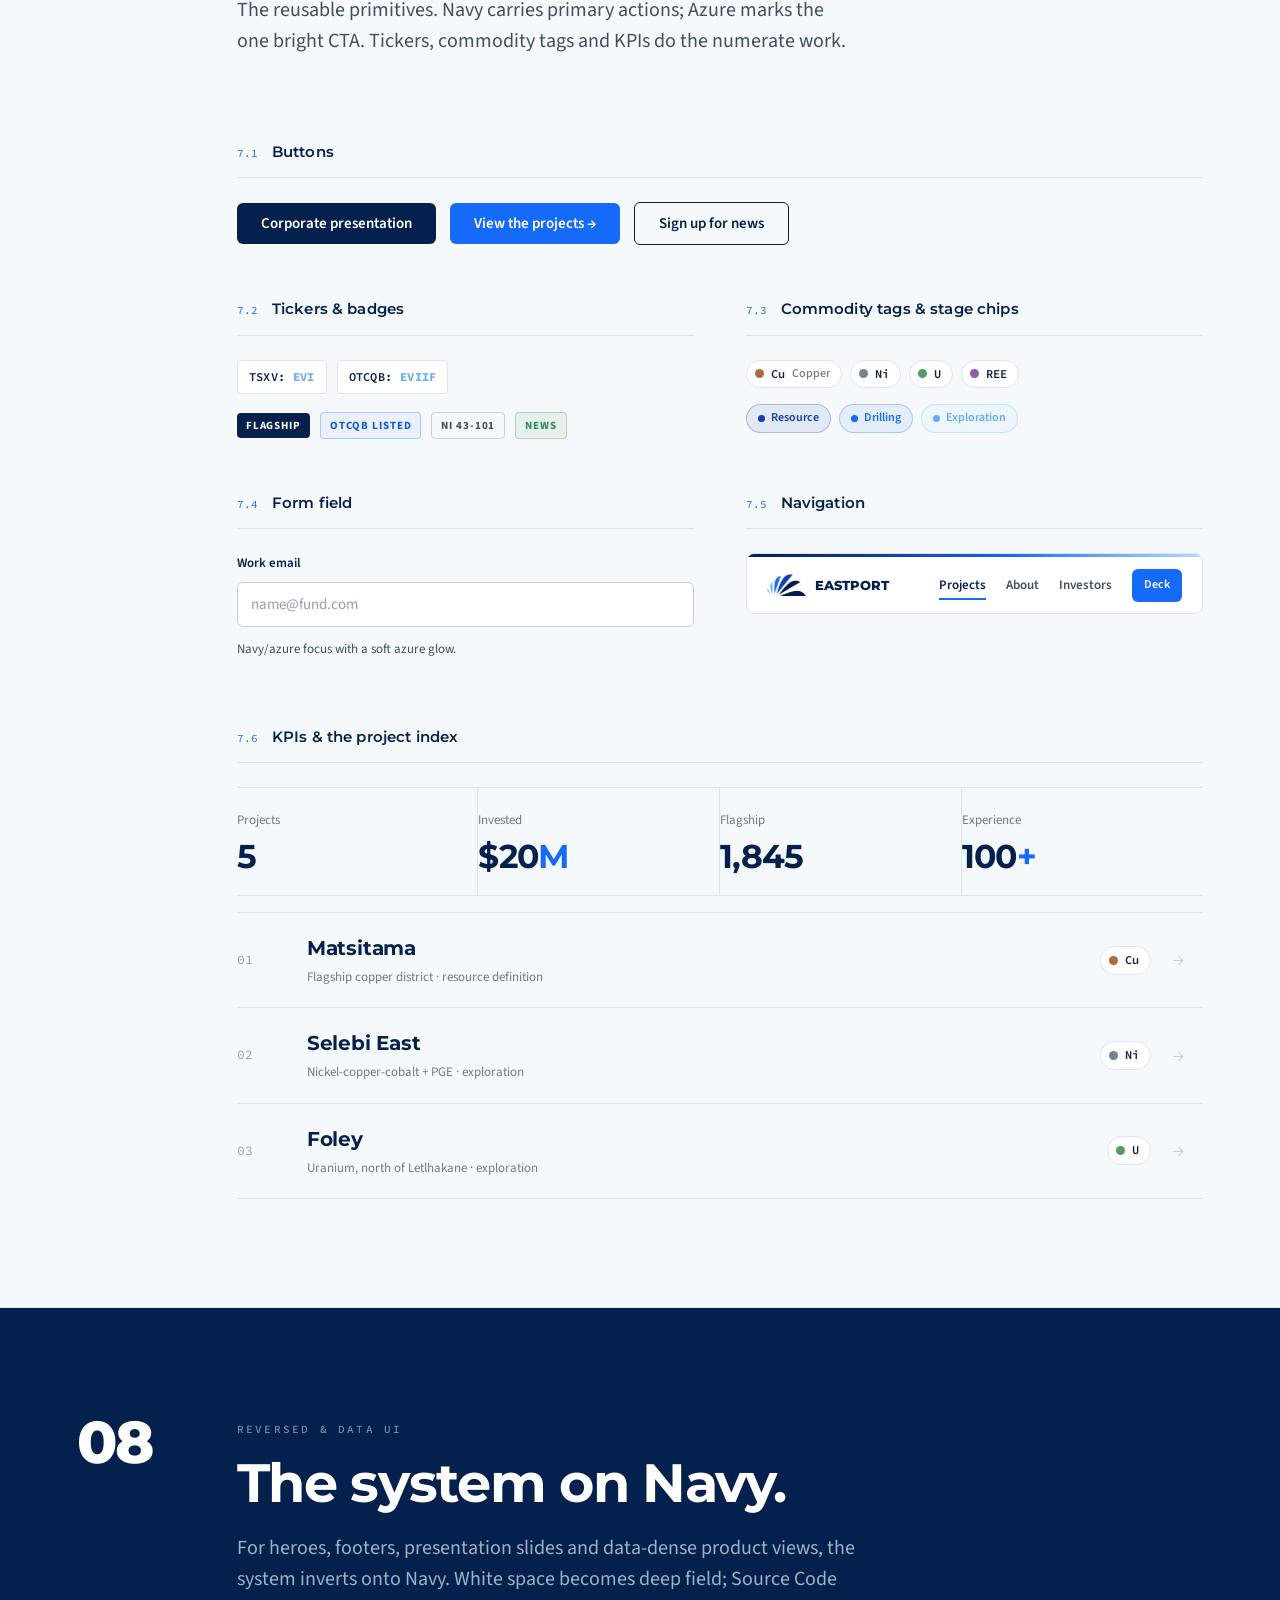
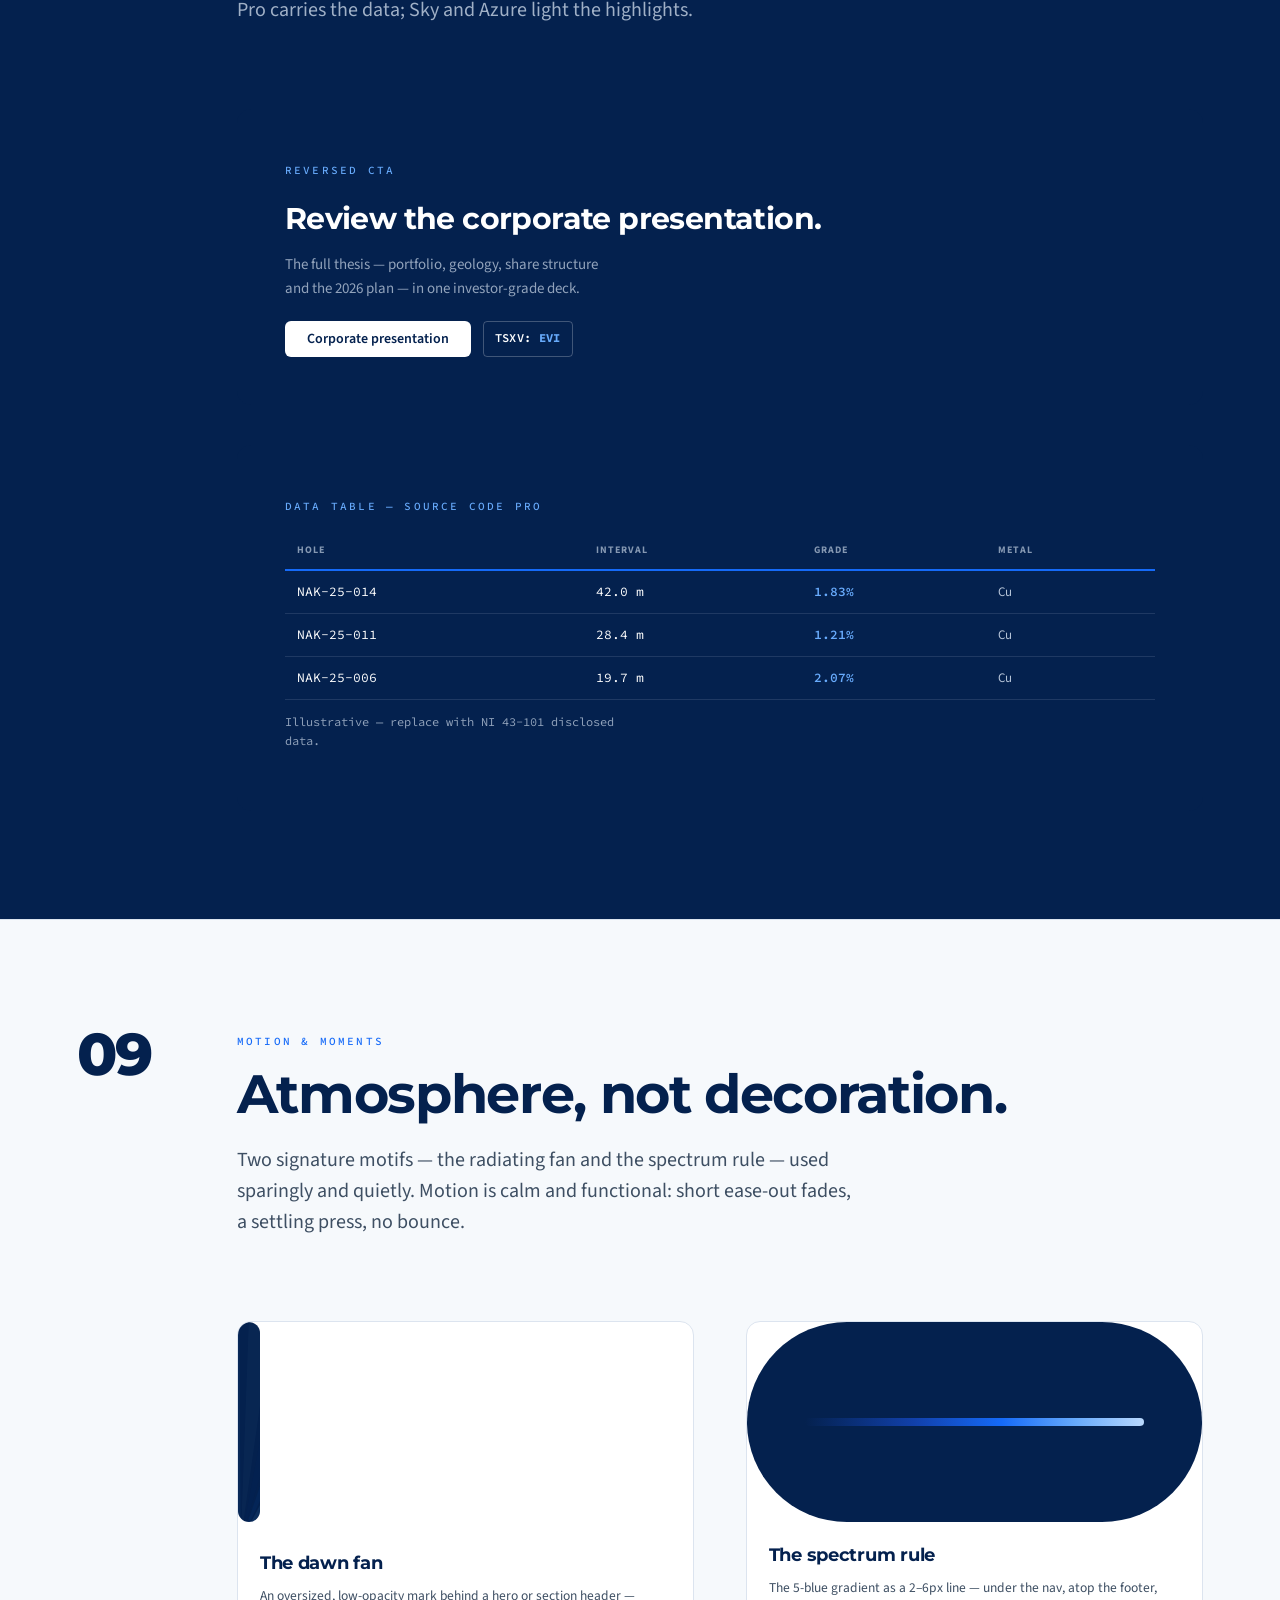
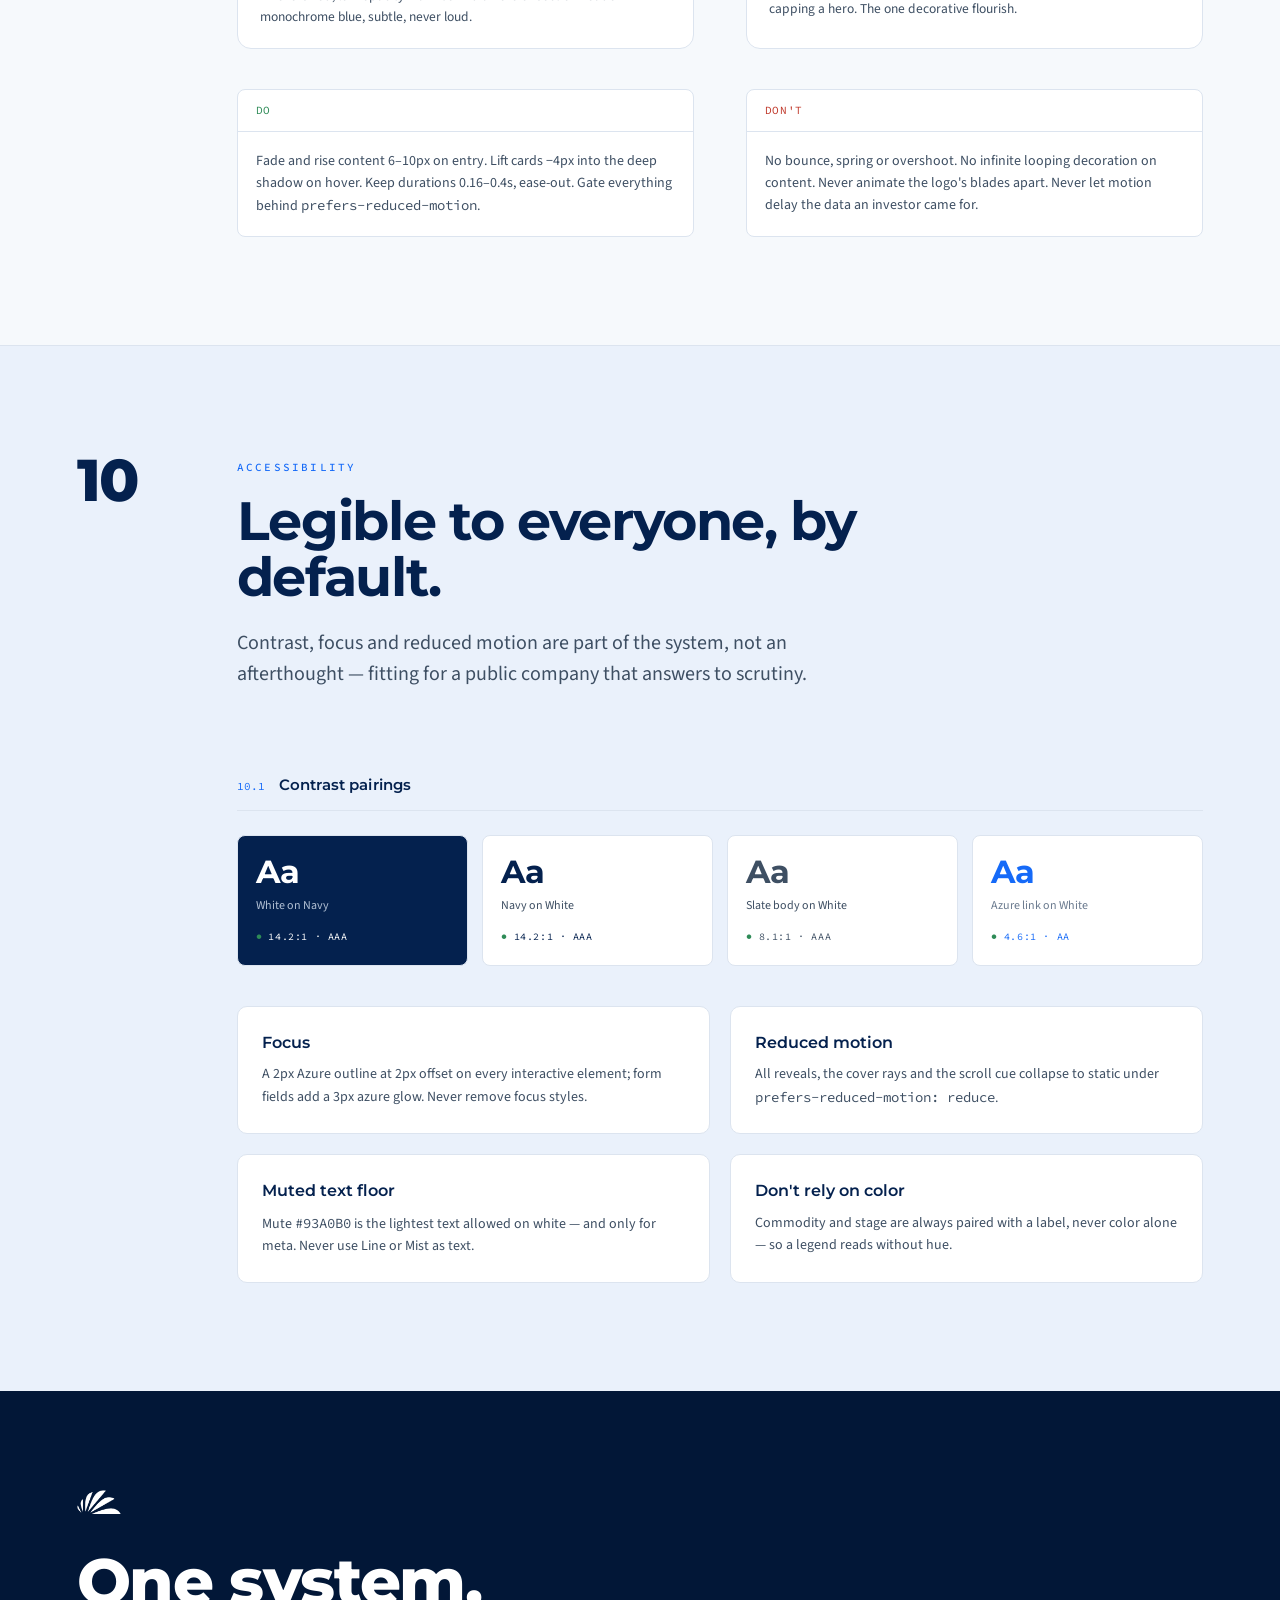
==== commit 08d96bb3: "Remove standalone Contents/TOC section from the manual The running-head nav now carries text chapter" ====
--- a/index.html
+++ b/index.html
@@ -76,17 +76,6 @@
   .scrollcue .line::after{content:"";position:absolute;inset:0;width:12px;background:var(--sky);animation:cue 2.4s var(--ease-out) infinite;}
   @keyframes cue{0%{transform:translateX(-14px);}60%,100%{transform:translateX(40px);}}
   @media (prefers-reduced-motion:reduce){.scrollcue .line::after{animation:none;}}
-
-  /* ---------- CONTENTS ---------- */
-  .contents{padding:clamp(70px,12vh,138px) 0;}
-  .toc{border-top:1px solid var(--line);margin-top:38px;}
-  .toc a{display:grid;grid-template-columns:var(--rail) 1fr auto;gap:28px;align-items:baseline;padding:25px 0;border-bottom:1px solid var(--line);transition:padding-left .32s var(--ease-out),background .3s;}
-  .toc a:hover{padding-left:14px;}
-  .toc .f{font-family:var(--font-mono);font-size:13px;color:var(--mute);}
-  .toc a:hover .f{color:var(--azure);}
-  .toc .t{font-family:var(--font-display);font-weight:700;font-size:clamp(23px,3vw,33px);letter-spacing:-0.02em;color:var(--navy);}
-  .toc .d{font-size:13px;color:var(--steel);text-align:right;max-width:36ch;line-height:1.5;}
-  @media (max-width:760px){.toc a{grid-template-columns:46px 1fr;gap:14px;}.toc .d{display:none;}}
 
   /* ---------- CHAPTER STRUCTURE ---------- */
   .chapter{padding:clamp(76px,12vh,144px) 0;border-top:1px solid var(--line);}
@@ -381,7 +370,7 @@
   </svg>
 </template>
 
-<a href="#contents" class="skip-link">Skip to contents</a>
+<a href="#ch01" class="skip-link">Skip to content</a>
 
 <!-- ============ RUNNING HEAD ============ -->
 <div class="runhead">
@@ -427,25 +416,6 @@
     </div>
   </div>
 </header>
-
-<!-- ============ CONTENTS ============ -->
-<section class="contents" id="contents">
-  <div class="wrap">
-    <span class="kicker kicker--az" data-reveal>Contents</span>
-    <div class="toc" data-reveal>
-      <a href="#ch01"><span class="f">01</span><span class="t">Foundation</span><span class="d">Positioning, register and the discipline behind every decision.</span></a>
-      <a href="#ch02"><span class="f">02</span><span class="t">Logo</span><span class="d">The dawn-fan mark, lockups, clear space and misuse.</span></a>
-      <a href="#ch03"><span class="f">03</span><span class="t">Color</span><span class="d">The blue spectrum, cool neutrals, the usage law and the commodity palette.</span></a>
-      <a href="#ch04"><span class="f">04</span><span class="t">Typography</span><span class="d">Three voices — Montserrat display, Source Sans UI, Source Code Pro data.</span></a>
-      <a href="#ch05"><span class="f">05</span><span class="t">Voice &amp; Tone</span><span class="d">How we sound: investor-grade, specific, never hype.</span></a>
-      <a href="#ch06"><span class="f">06</span><span class="t">Space &amp; Elevation</span><span class="d">The 4pt grid, crisp radii and a soft cool shadow system.</span></a>
-      <a href="#ch07"><span class="f">07</span><span class="t">Components</span><span class="d">Buttons, tickers, tags, fields, KPIs and the project index.</span></a>
-      <a href="#ch08"><span class="f">08</span><span class="t">Reversed &amp; Data UI</span><span class="d">The system on Navy — the institutional data register.</span></a>
-      <a href="#ch09"><span class="f">09</span><span class="t">Motion &amp; Moments</span><span class="d">The spectrum and fan, used as atmosphere not decoration.</span></a>
-      <a href="#ch10"><span class="f">10</span><span class="t">Accessibility</span><span class="d">Contrast, focus and reduced motion — part of the system.</span></a>
-    </div>
-  </div>
-</section>
 
 <!-- ============ 01 FOUNDATION ============ -->
 <section class="chapter" id="ch01">
